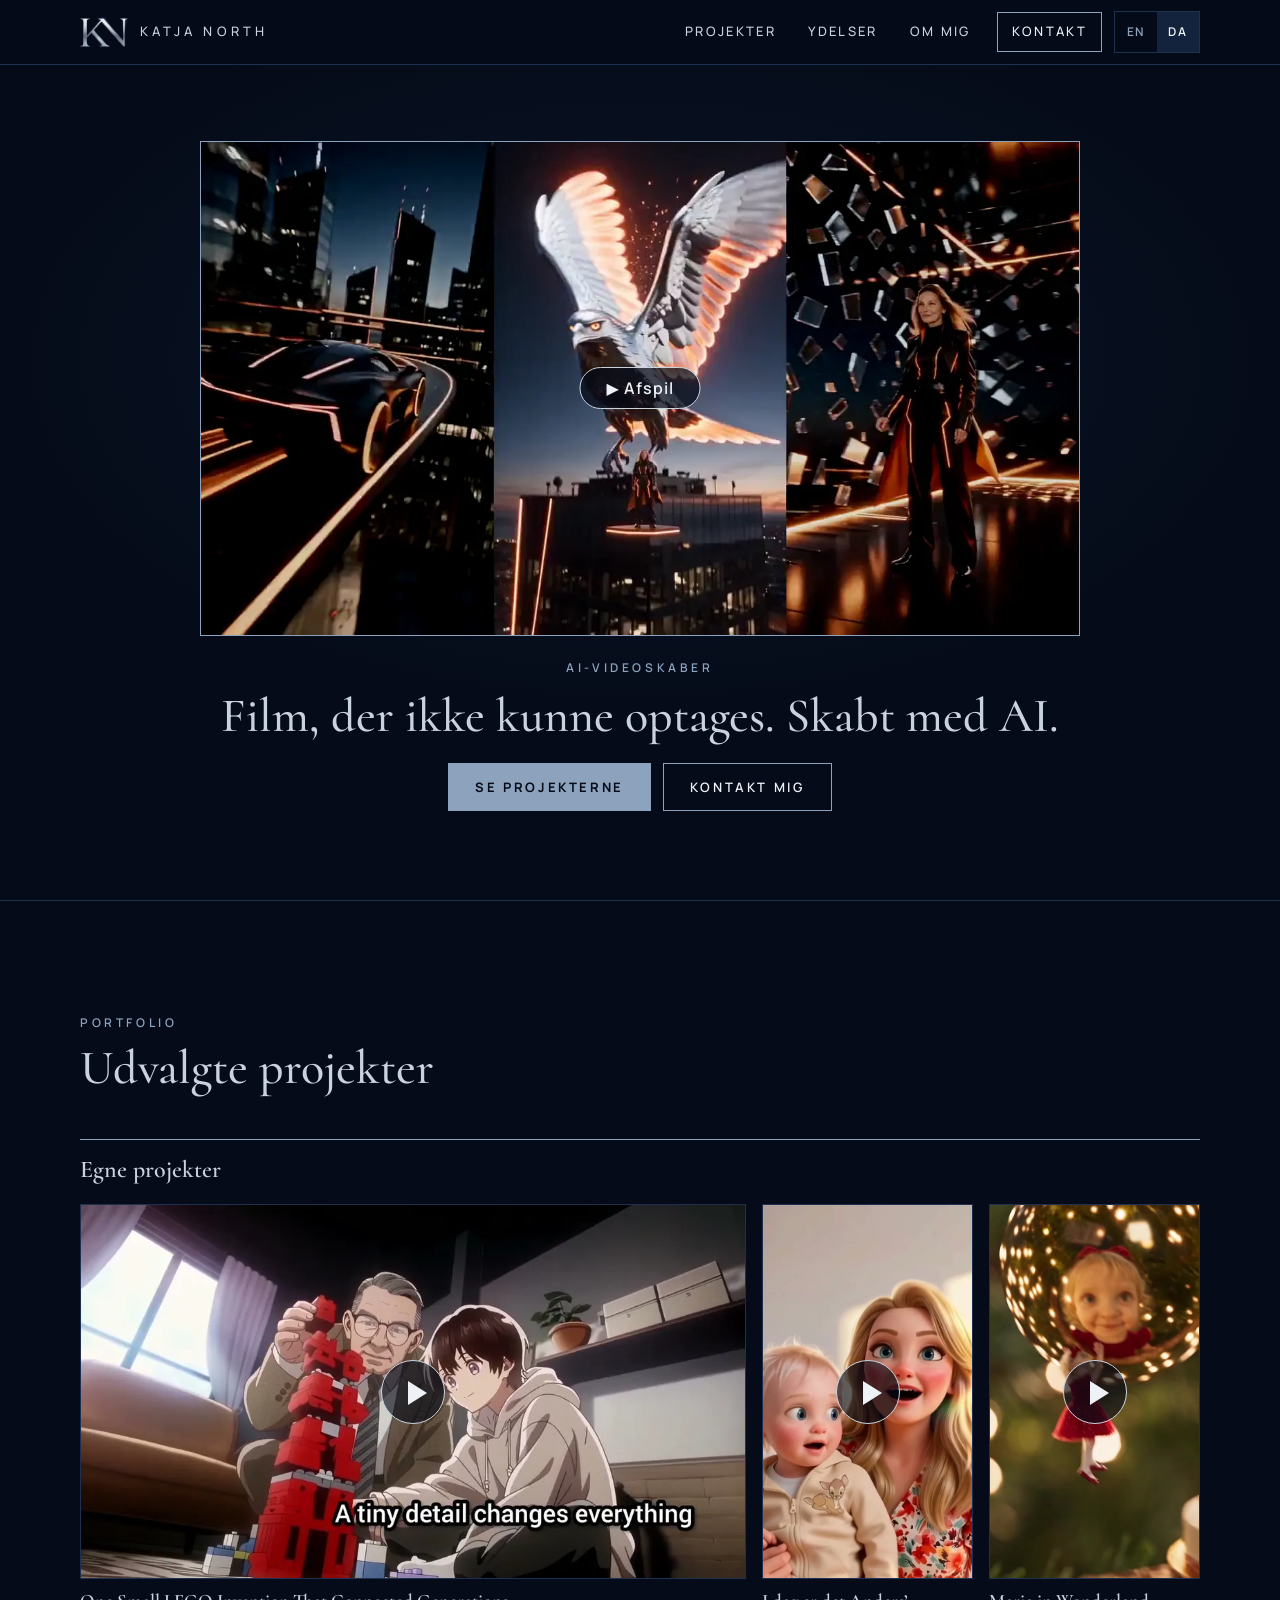
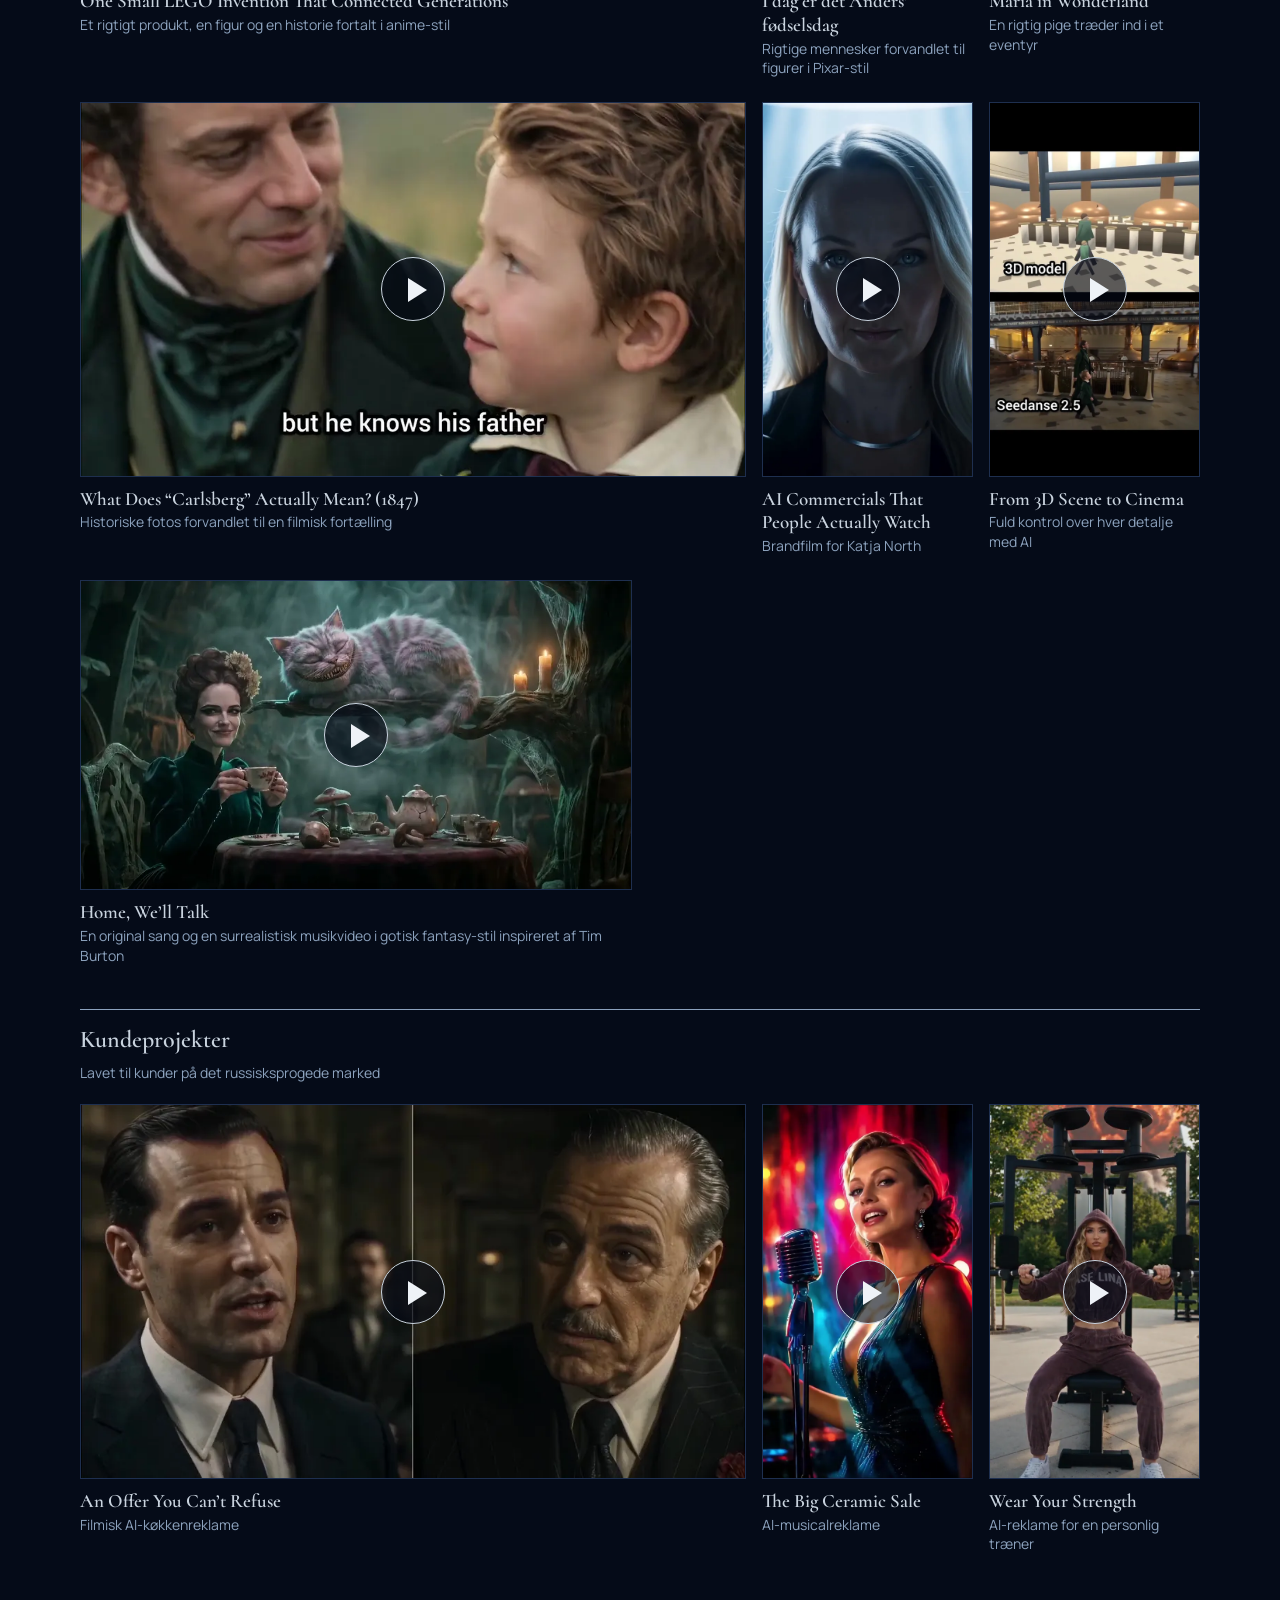
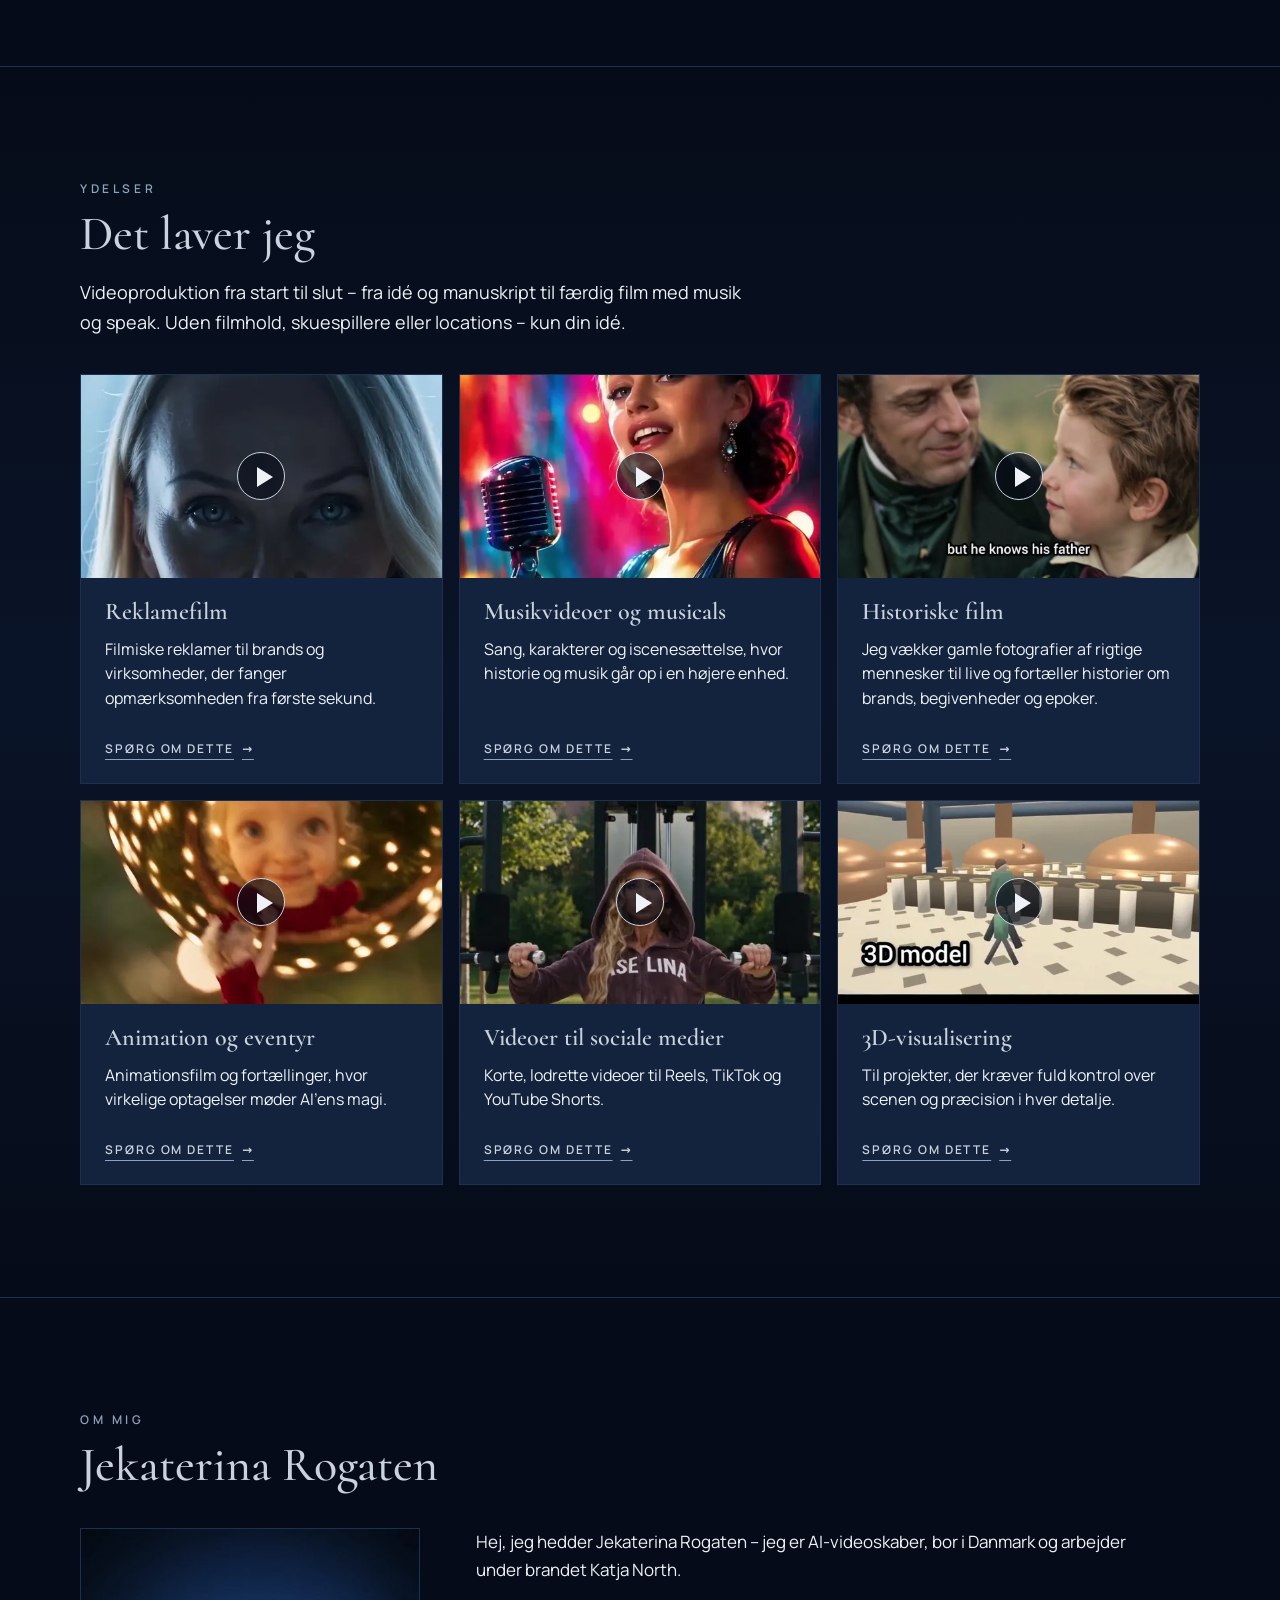
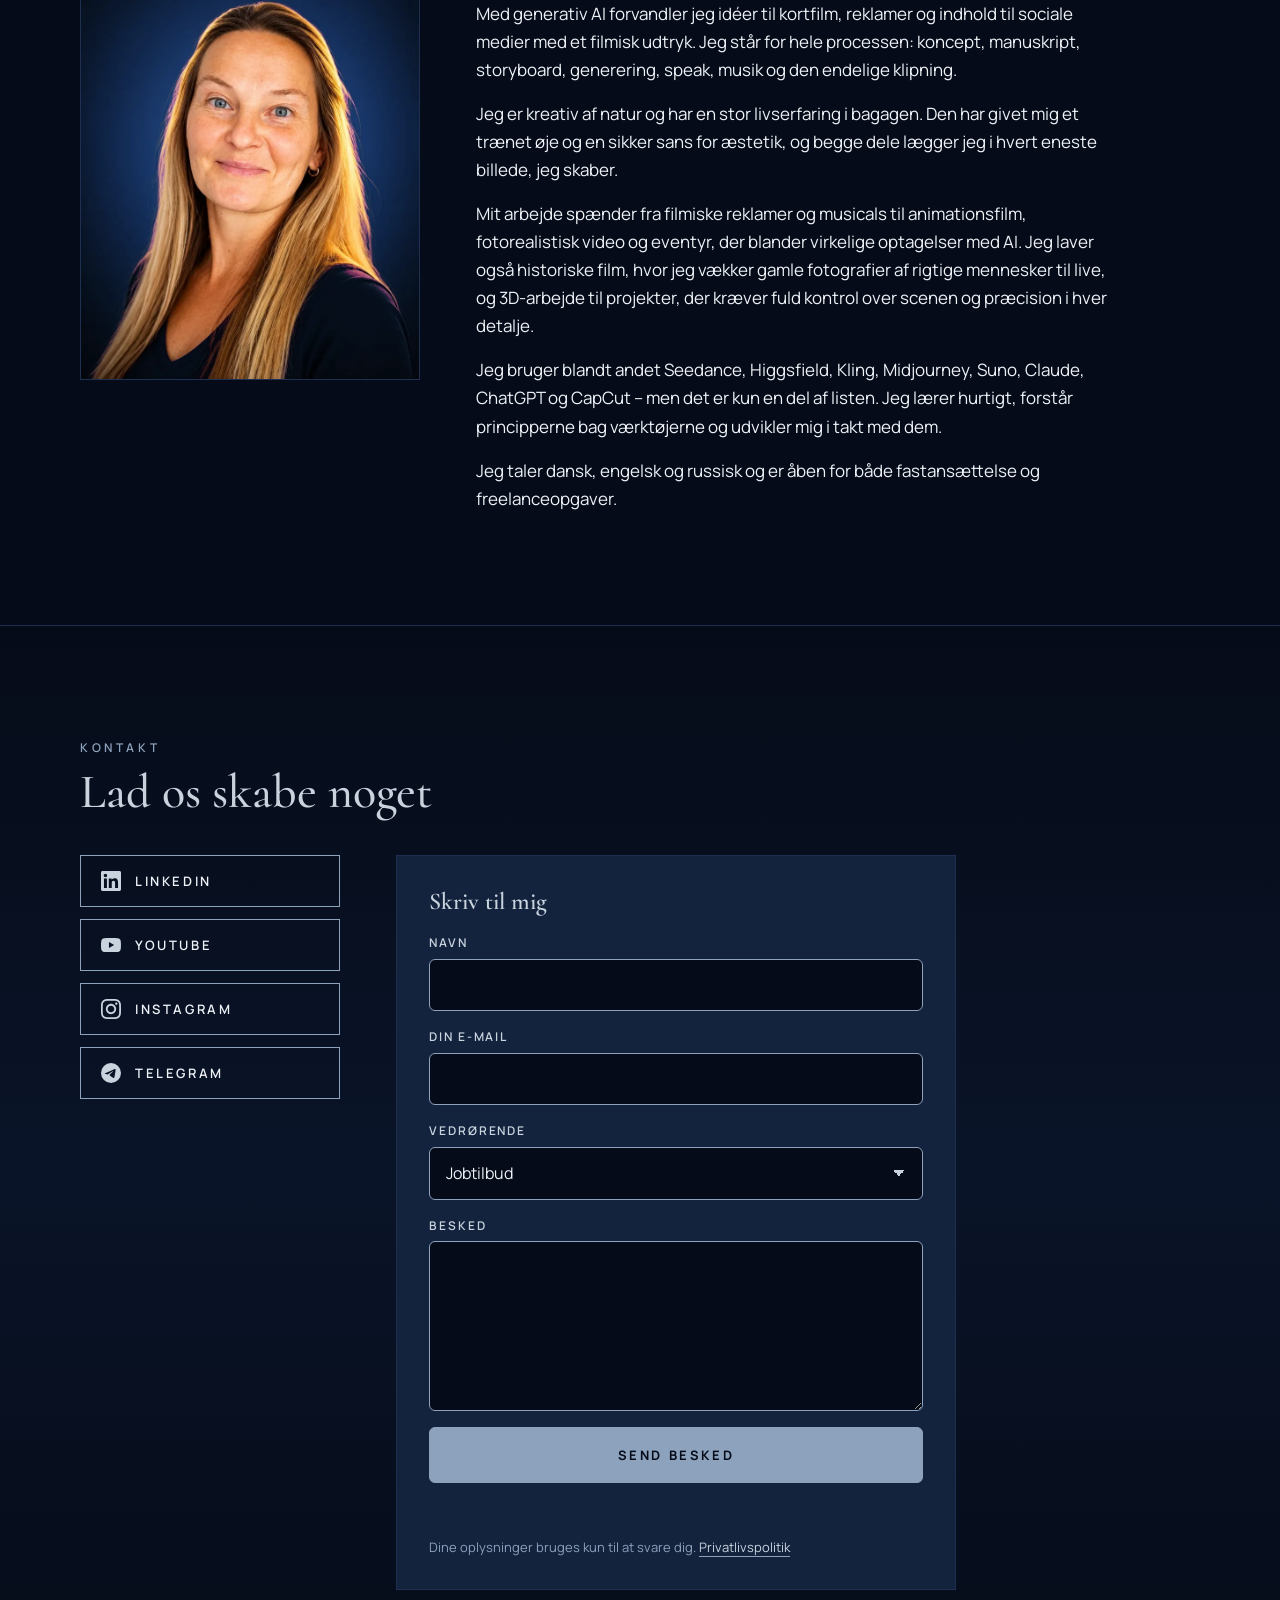
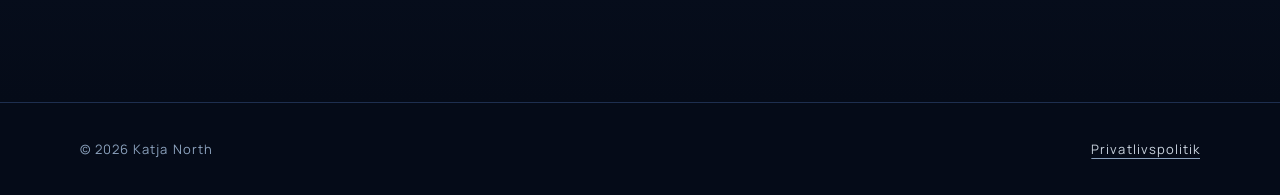
==== da/index.html @ 32ffb493 "Услуги: карточки с кадром-примером; Обо мне: сворачивание на телефоне Co-Authored-By: Claude Sonnet " ====
<!doctype html>
<html lang="da">
<head>
<meta charset="utf-8">
<meta name="viewport" content="width=device-width, initial-scale=1, viewport-fit=cover">
<title>Katja North — AI-videoskaber i Danmark | AI-reklamefilm og video</title>
<meta name="description" content="Katja North (Jekaterina Rogaten) — AI-videoskaber i Danmark. Filmiske reklamefilm, musikvideoer, historiske film, animation og videoer til sociale medier skabt med generativ AI.">
<link rel="canonical" href="https://katjanorth.com/da/">
<link rel="alternate" hreflang="en" href="https://katjanorth.com/">
<link rel="alternate" hreflang="da" href="https://katjanorth.com/da/">
<link rel="alternate" hreflang="x-default" href="https://katjanorth.com/">
<meta property="og:type" content="website">
<meta property="og:site_name" content="Katja North">
<meta property="og:locale" content="da_DK">
<meta property="og:url" content="https://katjanorth.com/da/">
<meta property="og:title" content="Katja North — AI-videoskaber i Danmark">
<meta property="og:description" content="Katja North (Jekaterina Rogaten) — AI-videoskaber i Danmark. Filmiske reklamefilm, musikvideoer, historiske film, animation og videoer til sociale medier skabt med generativ AI.">
<meta property="og:image" content="https://katjanorth.com/assets/img/og.jpg">
<meta property="og:image:width" content="1200">
<meta property="og:image:height" content="630">
<meta name="twitter:card" content="summary_large_image">
<script type="application/ld+json">{"@context":"https://schema.org","@type":"Person","name":"Jekaterina Rogaten","alternateName":"Katja North","jobTitle":"AI video creator","url":"https://katjanorth.com/","image":"https://katjanorth.com/assets/img/katja.webp","address":{"@type":"PostalAddress","addressCountry":"DK"},"knowsLanguage":["da","en","ru"],"sameAs":["https://www.linkedin.com/in/jekaterina-rogaten-085a33438","https://youtube.com/@katja_north","https://www.instagram.com/katja_north","https://t.me/katja_north_ai"]}</script>
<meta name="theme-color" content="#050B18">
<link rel="icon" href="../assets/img/logo-kn.png" type="image/png">
<link rel="preload" href="../assets/fonts/manrope-latin-wght-normal.woff2" as="font" type="font/woff2" crossorigin>
<link rel="preload" href="../assets/fonts/cormorant-latin-wght-normal.woff2" as="font" type="font/woff2" crossorigin>
<link rel="stylesheet" href="../assets/css/style.css">
</head>
<body>
<a class="skip" href="#main" data-i18n="skip">Spring til indhold</a>

<header class="site-header" id="top">
  <div class="header-inner">
    <a class="brand" href="#top" aria-label="Katja North" translate="no">
      <img src="../assets/img/logo-kn.png" width="388" height="245" alt="">
      <span>Katja North</span>
    </a>
    <nav class="site-nav" id="site-nav" aria-label="Sektioner" data-i18n-aria="ui.sections">
      <a href="#work" data-i18n="nav.work">Projekter</a>
      <a href="#services" data-i18n="nav.services">Ydelser</a>
      <a href="#about" data-i18n="nav.about">Om mig</a>
      <a href="#contact" class="nav-cta" data-i18n="nav.contact">Kontakt</a>
    </nav>
    <nav class="lang" aria-label="Language / Sprog" translate="no">
      <!-- LANG:START -->
      <a href="../" lang="en" hreflang="en" aria-label="English">EN</a>
      <a href="./" lang="da" hreflang="da" aria-current="true" aria-label="Dansk">DA</a>
      <!-- LANG:END -->
    </nav>
    <button class="menu-btn" id="menu-btn" type="button" aria-expanded="false" aria-controls="site-nav" aria-label="Menu">
      <span></span><span></span><span></span>
    </button>
  </div>
</header>

<main id="main">

  <section class="hero" aria-label="Intro">
    <div class="wrap hero-inner">
      <!-- HERO-VIDEO:START (этот блок заменяет команда из .проект/правила/ролик-главного-экрана.md) -->
      <div class="hero-video">
        <div class="frame hero-loop" data-wide="../assets/video/hero-wide.mp4" data-tall="../assets/video/hero-tall.mp4" data-poster-wide="../assets/video/hero-wide.webp" data-poster-tall="../assets/video/hero-tall.webp">
          <video muted loop playsinline preload="metadata" aria-label="Katja North showreel" translate="no"></video>
        </div>
      </div>
      <!-- HERO-VIDEO:END -->
      <div class="hero-text">
        <p class="eyebrow" data-i18n="hero.eyebrow">AI-videoskaber</p>
        <h1 data-i18n="hero.title">Film, der ikke kunne optages. Skabt med AI.</h1>
        <div class="hero-actions">
          <a class="btn btn-primary" href="#work" data-i18n="hero.work">Se projekterne</a>
          <a class="btn" href="#contact" data-i18n="hero.contact">Kontakt mig</a>
        </div>
      </div>
    </div>
  </section>

  <section class="section" id="work">
    <div class="wrap">
      <p class="eyebrow" data-i18n="work.eyebrow">Portfolio</p>
      <h2 data-i18n="work.title">Udvalgte projekter</h2>

      <h3 class="group-title" data-i18n="work.personal">Egne projekter</h3>
      <div class="row-mix">
        <figure class="video wide">
          <div class="frame"><button type="button" class="play-btn" data-yt="LkNoCXGbqpU" data-title="One Small LEGO Invention That Connected Generations" aria-label="Afspil video: One Small LEGO Invention That Connected Generations"><img src="../assets/img/covers/LkNoCXGbqpU.webp" width="960" height="540" alt="" loading="lazy" decoding="async"><span class="play" aria-hidden="true"></span></button></div>
          <figcaption><strong translate="no">One Small LEGO Invention That Connected Generations</strong><span data-i18n="cap.p5">Et rigtigt produkt, en figur og en historie fortalt i anime-stil</span></figcaption>
        </figure>
        <figure class="video tall">
          <div class="frame"><button type="button" class="play-btn" data-yt="qneAWVJtMv0" data-title="I dag er det Anders’ fødselsdag" aria-label="Afspil video: I dag er det Anders’ fødselsdag"><img src="../assets/img/covers/qneAWVJtMv0.webp" width="540" height="960" alt="" loading="lazy" decoding="async"><span class="play" aria-hidden="true"></span></button></div>
          <figcaption><strong translate="no">I dag er det Anders’ fødselsdag</strong><span data-i18n="cap.p2">Rigtige mennesker forvandlet til figurer i Pixar-stil</span></figcaption>
        </figure>
        <figure id="ex-animation" class="video tall">
          <div class="frame"><button type="button" class="play-btn" data-yt="cWIKWivxySs" data-title="Maria in Wonderland" aria-label="Afspil video: Maria in Wonderland"><img src="../assets/img/covers/cWIKWivxySs.webp" width="540" height="960" alt="" loading="lazy" decoding="async"><span class="play" aria-hidden="true"></span></button></div>
          <figcaption><strong translate="no">Maria in Wonderland</strong><span data-i18n="cap.p3">En rigtig pige træder ind i et eventyr</span></figcaption>
        </figure>
      </div>
      <div class="row-mix">
        <figure id="ex-historical" class="video wide">
          <div class="frame"><button type="button" class="play-btn" data-yt="ZE6QltWo5yY" data-title="What Does “Carlsberg” Actually Mean? (1847)" aria-label="Afspil video: What Does “Carlsberg” Actually Mean? (1847)"><img src="../assets/img/covers/ZE6QltWo5yY.webp" width="960" height="540" alt="" loading="lazy" decoding="async"><span class="play" aria-hidden="true"></span></button></div>
          <figcaption><strong translate="no">What Does “Carlsberg” Actually Mean? (1847)</strong><span data-i18n="cap.p1">Historiske fotos forvandlet til en filmisk fortælling</span></figcaption>
        </figure>
        <figure id="ex-commercials" class="video tall">
          <div class="frame"><button type="button" class="play-btn" data-yt="skiCRepiLbw" data-title="AI Commercials That People Actually Watch" aria-label="Afspil video: AI Commercials That People Actually Watch"><img src="../assets/img/covers/skiCRepiLbw.webp" width="540" height="960" alt="" loading="lazy" decoding="async"><span class="play" aria-hidden="true"></span></button></div>
          <figcaption><strong translate="no">AI Commercials That People Actually Watch</strong><span data-i18n="cap.p6">Brandfilm for Katja North</span></figcaption>
        </figure>
        <figure id="ex-3d" class="video tall">
          <div class="frame"><button type="button" class="play-btn" data-yt="U9ZX_11K3Z4" data-title="From 3D Scene to Cinema" aria-label="Afspil video: From 3D Scene to Cinema"><img src="../assets/img/covers/U9ZX_11K3Z4.webp" width="540" height="960" alt="" loading="lazy" decoding="async"><span class="play" aria-hidden="true"></span></button></div>
          <figcaption><strong translate="no">From 3D Scene to Cinema</strong><span data-i18n="cap.p7">Fuld kontrol over hver detalje med AI</span></figcaption>
        </figure>
      </div>
      <div class="row-two">
        <figure class="video wide">
          <div class="frame"><button type="button" class="play-btn" data-yt="rHyy3uDkzoM" data-title="Home, We’ll Talk" aria-label="Afspil video: Home, We’ll Talk"><img src="../assets/img/covers/rHyy3uDkzoM.webp" width="960" height="540" alt="" loading="lazy" decoding="async"><span class="play" aria-hidden="true"></span></button></div>
          <figcaption><strong translate="no">Home, We’ll Talk</strong><span data-i18n="cap.p4">En original sang og en surrealistisk musikvideo i gotisk fantasy-stil inspireret af Tim Burton</span></figcaption>
        </figure>
      </div>

      <h3 class="group-title" data-i18n="work.client">Kundeprojekter</h3>
      <p class="group-note" data-i18n="work.clientnote">Lavet til kunder på det russisksprogede marked</p>
      <div class="row-mix">
        <figure class="video wide">
          <div class="frame"><button type="button" class="play-btn" data-yt="bs8Trxc5Lyw" data-title="An Offer You Can’t Refuse" aria-label="Afspil video: An Offer You Can’t Refuse"><img src="../assets/img/covers/bs8Trxc5Lyw.webp" width="960" height="540" alt="" loading="lazy" decoding="async"><span class="play" aria-hidden="true"></span></button></div>
          <figcaption><strong translate="no">An Offer You Can’t Refuse</strong><span data-i18n="cap.k1">Filmisk AI-køkkenreklame</span></figcaption>
        </figure>
        <figure id="ex-music" class="video tall">
          <div class="frame"><button type="button" class="play-btn" data-yt="XigeB61Av88" data-title="The Big Ceramic Sale" aria-label="Afspil video: The Big Ceramic Sale"><img src="../assets/img/covers/XigeB61Av88.webp" width="540" height="960" alt="" loading="lazy" decoding="async"><span class="play" aria-hidden="true"></span></button></div>
          <figcaption><strong translate="no">The Big Ceramic Sale</strong><span data-i18n="cap.k2">AI-musicalreklame</span></figcaption>
        </figure>
        <figure id="ex-social" class="video tall">
          <div class="frame"><button type="button" class="play-btn" data-yt="LeQFFaoPtnA" data-title="Wear Your Strength" aria-label="Afspil video: Wear Your Strength"><img src="../assets/img/covers/LeQFFaoPtnA.webp" width="540" height="960" alt="" loading="lazy" decoding="async"><span class="play" aria-hidden="true"></span></button></div>
          <figcaption><strong translate="no">Wear Your Strength</strong><span data-i18n="cap.k3">AI-reklame for en personlig træner</span></figcaption>
        </figure>
      </div>
    </div>
  </section>

  <section class="section" id="services">
    <div class="wrap">
      <p class="eyebrow" data-i18n="services.eyebrow">Ydelser</p>
      <h2 data-i18n="services.title">Det laver jeg</h2>
      <p class="lead" data-i18n="services.lead">Videoproduktion fra start til slut – fra idé og manuskript til færdig film med musik og speak. Uden filmhold, skuespillere eller locations – kun din idé.</p>
      <div class="services">
        <article>
          <a class="card-thumb" href="#ex-commercials"><img src="../assets/img/covers/skiCRepiLbw.webp" width="960" height="540" alt="" loading="lazy" decoding="async"><span class="play" aria-hidden="true"></span><span class="sr" data-i18n="svc.example">Se eksempel</span></a>
          <div class="card-body">
            <h3 data-i18n="s1.t">Reklamefilm</h3>
            <p data-i18n="s1.d">Filmiske reklamer til brands og virksomheder, der fanger opmærksomheden fra første sekund.</p>
            <div class="card-actions">
              <a class="card-link" href="#contact-form" data-ask data-i18n="svc.ask">Spørg om dette</a>
            </div>
          </div>
        </article>
        <article>
          <a class="card-thumb" href="#ex-music"><img src="../assets/img/covers/XigeB61Av88.webp" width="960" height="540" alt="" loading="lazy" decoding="async"><span class="play" aria-hidden="true"></span><span class="sr" data-i18n="svc.example">Se eksempel</span></a>
          <div class="card-body">
            <h3 data-i18n="s2.t">Musikvideoer og musicals</h3>
            <p data-i18n="s2.d">Sang, karakterer og iscenesættelse, hvor historie og musik går op i en højere enhed.</p>
            <div class="card-actions">
              <a class="card-link" href="#contact-form" data-ask data-i18n="svc.ask">Spørg om dette</a>
            </div>
          </div>
        </article>
        <article>
          <a class="card-thumb" href="#ex-historical"><img src="../assets/img/covers/ZE6QltWo5yY.webp" width="960" height="540" alt="" loading="lazy" decoding="async"><span class="play" aria-hidden="true"></span><span class="sr" data-i18n="svc.example">Se eksempel</span></a>
          <div class="card-body">
            <h3 data-i18n="s3.t">Historiske film</h3>
            <p data-i18n="s3.d">Jeg vækker gamle fotografier af rigtige mennesker til live og fortæller historier om brands, begivenheder og epoker.</p>
            <div class="card-actions">
              <a class="card-link" href="#contact-form" data-ask data-i18n="svc.ask">Spørg om dette</a>
            </div>
          </div>
        </article>
        <article>
          <a class="card-thumb" href="#ex-animation"><img src="../assets/img/covers/cWIKWivxySs.webp" width="960" height="540" alt="" loading="lazy" decoding="async"><span class="play" aria-hidden="true"></span><span class="sr" data-i18n="svc.example">Se eksempel</span></a>
          <div class="card-body">
            <h3 data-i18n="s4.t">Animation og eventyr</h3>
            <p data-i18n="s4.d">Animationsfilm og fortællinger, hvor virkelige optagelser møder AI’ens magi.</p>
            <div class="card-actions">
              <a class="card-link" href="#contact-form" data-ask data-i18n="svc.ask">Spørg om dette</a>
            </div>
          </div>
        </article>
        <article>
          <a class="card-thumb" href="#ex-social"><img src="../assets/img/covers/LeQFFaoPtnA.webp" width="960" height="540" alt="" loading="lazy" decoding="async"><span class="play" aria-hidden="true"></span><span class="sr" data-i18n="svc.example">Se eksempel</span></a>
          <div class="card-body">
            <h3 data-i18n="s5.t">Videoer til sociale medier</h3>
            <p data-i18n="s5.d">Korte, lodrette videoer til Reels, TikTok og YouTube Shorts.</p>
            <div class="card-actions">
              <a class="card-link" href="#contact-form" data-ask data-i18n="svc.ask">Spørg om dette</a>
            </div>
          </div>
        </article>
        <article>
          <a class="card-thumb" href="#ex-3d"><img src="../assets/img/covers/U9ZX_11K3Z4.webp" width="960" height="540" alt="" loading="lazy" decoding="async"><span class="play" aria-hidden="true"></span><span class="sr" data-i18n="svc.example">Se eksempel</span></a>
          <div class="card-body">
            <h3 data-i18n="s6.t">3D-visualisering</h3>
            <p data-i18n="s6.d">Til projekter, der kræver fuld kontrol over scenen og præcision i hver detalje.</p>
            <div class="card-actions">
              <a class="card-link" href="#contact-form" data-ask data-i18n="svc.ask">Spørg om dette</a>
            </div>
          </div>
        </article>
      </div>
    </div>
  </section>

  <section class="section" id="about">
    <div class="wrap">
      <p class="eyebrow" data-i18n="about.eyebrow">Om mig</p>
      <h2 translate="no">Jekaterina Rogaten</h2>
      <div class="about">
        <img class="about-photo" src="../assets/img/katja.webp" width="768" height="1024" alt="Jekaterina Rogaten" loading="lazy" decoding="async">
        <div class="about-text">
          <p data-i18n="about.p1">Hej, jeg hedder Jekaterina Rogaten – jeg er AI-videoskaber, bor i Danmark og arbejder under brandet Katja North.</p>
          <p data-i18n="about.p2">Med generativ AI forvandler jeg idéer til kortfilm, reklamer og indhold til sociale medier med et filmisk udtryk. Jeg står for hele processen: koncept, manuskript, storyboard, generering, speak, musik og den endelige klipning.</p>
          <div class="about-more" id="about-more">
          <p data-i18n="about.p3">Jeg er kreativ af natur og har en stor livserfaring i bagagen. Den har givet mig et trænet øje og en sikker sans for æstetik, og begge dele lægger jeg i hvert eneste billede, jeg skaber.</p>
          <p data-i18n="about.p4">Mit arbejde spænder fra filmiske reklamer og musicals til animationsfilm, fotorealistisk video og eventyr, der blander virkelige optagelser med AI. Jeg laver også historiske film, hvor jeg vækker gamle fotografier af rigtige mennesker til live, og 3D-arbejde til projekter, der kræver fuld kontrol over scenen og præcision i hver detalje.</p>
          <p data-i18n="about.p5">Jeg bruger blandt andet Seedance, Higgsfield, Kling, Midjourney, Suno, Claude, ChatGPT og CapCut – men det er kun en del af listen. Jeg lærer hurtigt, forstår principperne bag værktøjerne og udvikler mig i takt med dem.</p>
          </div>
          <p data-i18n="about.p6">Jeg taler dansk, engelsk og russisk og er åben for både fastansættelse og freelanceopgaver.</p>
          <button type="button" class="about-toggle" id="about-toggle" aria-controls="about-more" aria-expanded="false" hidden></button>
        </div>
      </div>
    </div>
  </section>

  <section class="section" id="contact">
    <div class="wrap">
      <p class="eyebrow" data-i18n="contact.eyebrow">Kontakt</p>
      <h2 data-i18n="contact.title">Lad os skabe noget</h2>
      <div class="contact">
        <ul class="socials">
          <li><a href="https://www.linkedin.com/in/jekaterina-rogaten-085a33438" target="_blank" rel="noopener"><svg viewBox="0 0 24 24" width="20" height="20" aria-hidden="true" focusable="false"><path fill="currentColor" d="M20.447 20.452h-3.554v-5.569c0-1.328-.027-3.037-1.852-3.037-1.853 0-2.136 1.445-2.136 2.939v5.667H9.351V9h3.414v1.561h.046c.477-.9 1.637-1.85 3.37-1.85 3.601 0 4.267 2.37 4.267 5.455v6.286zM5.337 7.433c-1.144 0-2.063-.926-2.063-2.065 0-1.138.92-2.063 2.063-2.063 1.14 0 2.064.925 2.064 2.063 0 1.139-.925 2.065-2.064 2.065zm1.782 13.019H3.555V9h3.564v11.452zM22.225 0H1.771C.792 0 0 .774 0 1.729v20.542C0 23.227.792 24 1.771 24h20.451C23.2 24 24 23.227 24 22.271V1.729C24 .774 23.2 0 22.222 0h.003z"/></svg><span>LinkedIn</span></a></li>
          <li><a href="https://youtube.com/@katja_north" target="_blank" rel="noopener"><svg viewBox="0 0 24 24" width="20" height="20" aria-hidden="true" focusable="false"><path fill="currentColor" d="M23.498 6.186a3.016 3.016 0 0 0-2.122-2.136C19.505 3.545 12 3.545 12 3.545s-7.505 0-9.377.505A3.017 3.017 0 0 0 .502 6.186C0 8.07 0 12 0 12s0 3.93.502 5.814a3.016 3.016 0 0 0 2.122 2.136c1.871.505 9.376.505 9.376.505s7.505 0 9.377-.505a3.015 3.015 0 0 0 2.122-2.136C24 15.93 24 12 24 12s0-3.93-.502-5.814zM9.545 15.568V8.432L15.818 12l-6.273 3.568z"/></svg><span>YouTube</span></a></li>
          <li><a href="https://www.instagram.com/katja_north" target="_blank" rel="noopener"><svg viewBox="0 0 24 24" width="20" height="20" aria-hidden="true" focusable="false"><path fill="currentColor" d="M12 0C8.74 0 8.333.015 7.053.072 5.775.132 4.905.333 4.14.63c-.789.306-1.459.717-2.126 1.384S.935 3.35.63 4.14C.333 4.905.131 5.775.072 7.053.012 8.333 0 8.74 0 12s.015 3.667.072 4.947c.06 1.277.261 2.148.558 2.913.306.788.717 1.459 1.384 2.126.667.666 1.336 1.079 2.126 1.384.766.296 1.636.499 2.913.558C8.333 23.988 8.74 24 12 24s3.667-.015 4.947-.072c1.277-.06 2.148-.262 2.913-.558.788-.306 1.459-.718 2.126-1.384.666-.667 1.079-1.335 1.384-2.126.296-.765.499-1.636.558-2.913.06-1.28.072-1.687.072-4.947s-.015-3.667-.072-4.947c-.06-1.277-.262-2.149-.558-2.913-.306-.789-.718-1.459-1.384-2.126C21.319 1.347 20.651.935 19.86.63c-.765-.297-1.636-.499-2.913-.558C15.667.012 15.26 0 12 0zm0 2.16c3.203 0 3.585.016 4.85.071 1.17.055 1.805.249 2.227.415.562.217.96.477 1.382.896.419.42.679.819.896 1.381.164.422.36 1.057.413 2.227.057 1.266.07 1.646.07 4.85s-.015 3.585-.074 4.85c-.061 1.17-.256 1.805-.421 2.227-.224.562-.479.96-.899 1.382-.419.419-.824.679-1.38.896-.42.164-1.065.36-2.235.413-1.274.057-1.649.07-4.859.07-3.211 0-3.586-.015-4.859-.074-1.171-.061-1.816-.256-2.236-.421-.569-.224-.96-.479-1.379-.899-.421-.419-.69-.824-.9-1.38-.165-.42-.359-1.065-.42-2.235-.045-1.26-.061-1.649-.061-4.844 0-3.196.016-3.586.061-4.861.061-1.17.255-1.814.42-2.234.21-.57.479-.96.9-1.381.419-.419.81-.689 1.379-.898.42-.166 1.051-.361 2.221-.421 1.275-.045 1.65-.06 4.859-.06l.045.03zm0 3.678c-3.405 0-6.162 2.76-6.162 6.162 0 3.405 2.76 6.162 6.162 6.162 3.405 0 6.162-2.76 6.162-6.162 0-3.405-2.76-6.162-6.162-6.162zM12 16c-2.21 0-4-1.79-4-4s1.79-4 4-4 4 1.79 4 4-1.79 4-4 4zm7.846-10.405c0 .795-.646 1.44-1.44 1.44-.795 0-1.44-.646-1.44-1.44 0-.794.646-1.439 1.44-1.439.793-.001 1.44.645 1.44 1.439z"/></svg><span>Instagram</span></a></li>
          <li><a href="https://t.me/katja_north_ai" target="_blank" rel="noopener"><svg viewBox="0 0 24 24" width="20" height="20" aria-hidden="true" focusable="false"><path fill="currentColor" d="M11.944 0A12 12 0 0 0 0 12a12 12 0 0 0 12 12 12 12 0 0 0 12-12A12 12 0 0 0 12 0a12 12 0 0 0-.056 0zm4.962 7.224c.1-.002.321.023.465.14a.506.506 0 0 1 .171.325c.016.093.036.306.02.472-.18 1.898-.962 6.502-1.36 8.627-.168.9-.499 1.201-.82 1.23-.696.065-1.225-.46-1.9-.902-1.056-.693-1.653-1.124-2.678-1.8-1.185-.78-.417-1.21.258-1.91.177-.184 3.247-2.977 3.307-3.23.007-.032.014-.15-.056-.212s-.174-.041-.249-.024c-.106.024-1.793 1.14-5.061 3.345-.48.33-.913.49-1.302.48-.428-.008-1.252-.241-1.865-.44-.752-.245-1.349-.374-1.297-.789.027-.216.325-.437.893-.663 3.498-1.524 5.83-2.529 6.998-3.014 3.332-1.386 4.025-1.627 4.476-1.635z"/></svg><span>Telegram</span></a></li>
        </ul>

        <form class="form" id="contact-form" action="https://formspree.io/f/xppdqeze" method="POST" novalidate>
          <h3 data-i18n="form.title">Skriv til mig</h3>
          <div class="field">
            <label for="f-name" data-i18n="form.name">Navn</label>
            <input id="f-name" name="name" type="text" autocomplete="name" required>
          </div>
          <div class="field">
            <label for="f-email" data-i18n="form.email">Din e-mail</label>
            <input id="f-email" name="email" type="email" autocomplete="email" inputmode="email" required>
          </div>
          <div class="field">
            <label for="f-subject" data-i18n="form.subject">Vedrørende</label>
            <select id="f-subject" name="subject">
              <option value="Job offer" data-i18n="form.opt1">Jobtilbud</option>
              <option value="Project" data-i18n="form.opt2">Projekt</option>
              <option value="Other" data-i18n="form.opt3">Andet</option>
            </select>
          </div>
          <div class="field">
            <label for="f-message" data-i18n="form.message">Besked</label>
            <textarea id="f-message" name="message" rows="6" required></textarea>
          </div>
          <input class="hp" type="text" name="_gotcha" tabindex="-1" autocomplete="off" aria-hidden="true">
          <button class="btn btn-primary form-send" id="f-send" type="submit" data-i18n="form.send">Send besked</button>
          <p class="form-status" id="form-status" role="status" aria-live="polite"></p>
          <p class="form-note"><span data-i18n="form.note">Dine oplysninger bruges kun til at svare dig.</span> <a href="privacy.html" data-i18n="foot.privacy">Privatlivspolitik</a></p>
        </form>
      </div>
    </div>
  </section>

</main>

<footer class="site-footer">
  <div class="wrap footer-inner"><span translate="no">© <span id="year">2026</span> Katja North</span><a href="privacy.html" data-i18n="foot.privacy">Privatlivspolitik</a></div>
</footer>

<script src="../assets/js/main.js" defer></script>
</body>
</html>
---- assets/css/style.css ----
/* Katja North — одна страница: ночной синий, серебро, холодный стальной акцент. */
@font-face{font-family:"Manrope";src:url("../fonts/manrope-latin-wght-normal.woff2") format("woff2");font-weight:200 800;font-display:swap;unicode-range:U+0000-00FF,U+0131,U+0152-0153,U+02BB-02BC,U+02C6,U+02DA,U+02DC,U+2000-206F,U+20AC,U+2122,U+2191,U+2193,U+2212,U+2215,U+FEFF,U+FFFD}
@font-face{font-family:"Manrope";src:url("../fonts/manrope-latin-ext-wght-normal.woff2") format("woff2");font-weight:200 800;font-display:swap;unicode-range:U+0100-02BA,U+02BD-02C5,U+02C7-02CC,U+02CE-02D7,U+02DD-02FF,U+1E00-1E9F,U+1EF2-1EFF,U+2020,U+20A0-20AB,U+20AD-20C0,U+2113,U+2C60-2C7F,U+A720-A7FF}
@font-face{font-family:"Cormorant";src:url("../fonts/cormorant-latin-wght-normal.woff2") format("woff2");font-weight:300 700;font-display:swap;unicode-range:U+0000-00FF,U+0131,U+0152-0153,U+02BB-02BC,U+02C6,U+02DA,U+02DC,U+2000-206F,U+20AC,U+2122,U+2191,U+2193,U+2212,U+2215,U+FEFF,U+FFFD}
@font-face{font-family:"Cormorant";src:url("../fonts/cormorant-latin-ext-wght-normal.woff2") format("woff2");font-weight:300 700;font-display:swap;unicode-range:U+0100-02BA,U+02BD-02C5,U+02C7-02CC,U+02CE-02D7,U+02DD-02FF,U+1E00-1E9F,U+1EF2-1EFF,U+2020,U+20A0-20AB,U+20AD-20C0,U+2113,U+2C60-2C7F,U+A720-A7FF}

:root{
  color-scheme:dark;
  --bg:#050B18;
  --bg-2:#0A1428;
  --surface:#13223D;
  --line:#1e2f4f;
  --accent:#8CA2BD;
  --silver:#C9D3DE;
  --text:#EEF2F7;
  --on-accent:#050B18;
  --ok:#9fd8b4;
  --err:#f0a6a6;
  --display:"Cormorant","Times New Roman",Georgia,serif;
  --body:"Manrope",system-ui,-apple-system,"Segoe UI",Arial,sans-serif;
  --header-h:64px;
  --gutter-l:max(20px,env(safe-area-inset-left,0px));
  --gutter-r:max(20px,env(safe-area-inset-right,0px));
}

*,*::before,*::after{box-sizing:border-box}
html{scroll-behavior:smooth;-webkit-text-size-adjust:100%}
body{margin:0;background:var(--bg);color:var(--text);font-family:var(--body);font-size:1.0625rem;line-height:1.65}
img{max-width:100%;height:auto;display:block}
a{color:inherit}
h1,h2,h3,p,ul,figure{margin:0}
ul{padding:0;list-style:none}
button,input,select,textarea{font:inherit;color:inherit}
:focus-visible{outline:2px solid var(--text);outline-offset:3px}
[id]{scroll-margin-top:calc(var(--header-h) + env(safe-area-inset-top,0px))}

.wrap{max-width:1160px;margin-inline:auto;padding-left:var(--gutter-l);padding-right:var(--gutter-r)}
.skip{position:absolute;left:-999px;top:0;background:var(--accent);color:var(--on-accent);padding:10px 16px;z-index:100}
.skip:focus{left:8px;top:8px}

/* ---------- Шапка, меню, язык ---------- */
.site-header{position:fixed;inset:0 0 auto;z-index:50;padding-top:env(safe-area-inset-top,0px);background:rgba(5,11,24,.88);backdrop-filter:blur(10px);-webkit-backdrop-filter:blur(10px);border-bottom:1px solid var(--line)}
.header-inner{max-width:1160px;margin-inline:auto;height:var(--header-h);display:flex;align-items:center;gap:12px;padding-left:var(--gutter-l);padding-right:var(--gutter-r)}
.brand{display:flex;align-items:center;gap:12px;text-decoration:none;color:var(--silver);font-size:.8125rem;font-weight:500;letter-spacing:.32em;text-transform:uppercase;white-space:nowrap;min-height:44px;margin-right:auto}
.brand img{height:30px;width:auto}
.site-nav{display:flex;align-items:center;gap:4px}
.site-nav a{display:flex;align-items:center;min-height:44px;padding:0 14px;text-decoration:none;font-size:.8125rem;font-weight:500;letter-spacing:.18em;text-transform:uppercase;color:var(--silver);transition:color .2s}
.site-nav a:hover,.site-nav a.is-active{color:var(--text)}
.site-nav a.is-active{text-decoration:underline;text-decoration-color:var(--accent);text-underline-offset:8px}
.site-nav .nav-cta{border:1px solid var(--accent);margin-left:8px;min-height:40px;text-decoration:none!important}
.site-nav .nav-cta:hover{background:var(--accent);color:var(--on-accent)}
.lang{display:flex;border:1px solid var(--line)}
.lang a{display:flex;align-items:center;justify-content:center;min-width:42px;min-height:40px;padding:0 8px;text-decoration:none;font-size:.75rem;font-weight:600;letter-spacing:.14em;color:var(--accent)}
.lang a[aria-current="true"]{background:var(--surface);color:var(--text)}
.lang a:hover{color:var(--text)}
.menu-btn{display:none;width:44px;height:44px;padding:0;background:none;border:0;cursor:pointer;flex-direction:column;justify-content:center;align-items:center;gap:6px}
.menu-btn span{display:block;width:26px;height:2px;background:var(--text);transition:transform .25s,opacity .2s}
.menu-btn[aria-expanded="true"] span:nth-child(1){transform:translateY(8px) rotate(45deg)}
.menu-btn[aria-expanded="true"] span:nth-child(2){opacity:0}
.menu-btn[aria-expanded="true"] span:nth-child(3){transform:translateY(-8px) rotate(-45deg)}

@media (max-width:860px){
  .menu-btn{display:flex}
  .site-nav{position:absolute;left:0;right:0;top:100%;flex-direction:column;align-items:stretch;gap:0;background:var(--bg);border-bottom:1px solid var(--line);padding:4px var(--gutter-r) 16px var(--gutter-l);max-height:calc(100vh - var(--header-h));max-height:calc(100dvh - var(--header-h));overflow-y:auto;visibility:hidden;opacity:0;transform:translateY(-8px);transition:opacity .2s,transform .2s,visibility .2s}
  .site-nav.is-open{visibility:visible;opacity:1;transform:none}
  .site-nav a{min-height:52px;padding:0;font-size:.9375rem;border-bottom:1px solid var(--line)}
  .site-nav .nav-cta{margin:14px 0 0;justify-content:center;min-height:48px}
}
@media (max-width:520px){
  .brand span{display:none}
}

/* ---------- Общие элементы ---------- */
.eyebrow{font-size:.75rem;font-weight:600;letter-spacing:.3em;text-transform:uppercase;color:var(--accent)}
h1,h2{font-family:var(--display);font-weight:500;line-height:1.08;text-wrap:balance;color:var(--silver)}
h1{font-size:clamp(1.9rem,4.2vw,3rem)}
h2{font-size:clamp(1.9rem,4.4vw,3rem);margin-top:10px}
h3{font-family:var(--display);font-weight:600;font-size:1.5rem;line-height:1.2;color:var(--silver)}
.btn{display:inline-flex;align-items:center;justify-content:center;min-height:48px;padding:0 26px;border:1px solid var(--accent);background:none;color:var(--text);text-decoration:none;font-size:.8125rem;font-weight:600;letter-spacing:.2em;text-transform:uppercase;cursor:pointer;transition:background .2s,color .2s,border-color .2s}
.btn:hover{border-color:var(--text)}
.btn-primary{background:var(--accent);color:var(--on-accent);font-weight:700}
.btn-primary:hover{background:var(--silver);border-color:var(--silver)}
.section{padding-block:clamp(56px,9vw,112px);border-top:1px solid var(--line)}
.section:nth-of-type(odd){background:linear-gradient(180deg,var(--bg) 0%,var(--bg-2) 50%,var(--bg) 100%)}

/* ---------- Ролики ---------- */
.video{display:flex;flex-direction:column;gap:10px;min-width:0}
.frame{position:relative;background:var(--surface);border:1px solid var(--line);overflow:hidden;max-width:100%}
.wide .frame{aspect-ratio:16/9}
.tall .frame{aspect-ratio:9/16}
.play-btn{position:absolute;inset:0;width:100%;height:100%;padding:0;border:0;background:none;cursor:pointer}
.play-btn img{width:100%;height:100%;object-fit:cover;transition:transform .5s,opacity .3s}
.play-btn:hover img{transform:scale(1.03);opacity:.85}
.play{position:absolute;left:50%;top:50%;width:64px;height:64px;margin:-32px 0 0 -32px;border-radius:50%;background:rgba(5,11,24,.62);border:1px solid var(--silver);transition:background .2s}
.play::after{content:"";position:absolute;left:26px;top:20px;border-style:solid;border-width:12px 0 12px 19px;border-color:transparent transparent transparent var(--text)}
.play-btn:hover .play{background:var(--accent)}
.frame iframe{position:absolute;inset:0;width:100%;height:100%;border:0}
.video figcaption{display:flex;flex-direction:column;gap:2px;font-size:.875rem;line-height:1.4;color:var(--accent)}
.video figcaption strong{font-family:var(--display);font-weight:600;font-size:1.1875rem;line-height:1.25;color:var(--silver)}

.group-title{margin-top:44px;padding-top:16px;border-top:1px solid var(--accent)}
.group-note{margin-top:6px;font-size:.875rem;color:var(--accent)}
.row-mix{display:flex;align-items:flex-start;gap:16px;margin-top:20px}
.row-mix .wide{flex:1.7778 1 0}
.row-mix .tall{flex:.5625 1 0}
.row-two{display:grid;grid-template-columns:repeat(2,minmax(0,1fr));gap:16px;margin-top:24px}
.row-mix + .row-mix{margin-top:24px}
@media (max-width:760px) and (orientation:portrait){
  .row-mix{flex-wrap:wrap;row-gap:24px}
  .row-mix .wide{flex:1 1 100%}
  .row-mix .tall{flex:1 1 calc(50% - 8px)}
  .row-two{grid-template-columns:minmax(0,1fr)}
}

/* ---------- Главный экран ---------- */
.hero{min-height:100vh;min-height:100svh;display:flex;align-items:center;padding-block:calc(var(--header-h) + env(safe-area-inset-top,0px) + 20px) 32px;background:radial-gradient(70% 55% at 50% 40%,var(--bg-2) 0%,var(--bg) 75%)}
.hero-inner{display:flex;flex-direction:column;align-items:center;text-align:center;gap:22px;width:100%}
.hero-video{flex:none;width:100%;display:flex;justify-content:center}
.hero-figure .frame{height:min(52vh,560px);height:min(52svh,560px);min-height:230px;border-color:var(--accent)}
/* ролик с автозапуском: рамка 9:16 в вертикальном положении экрана, 16:9 в горизонтальном */
.hero-loop{border-color:var(--accent);aspect-ratio:9/16;height:min(52vh,560px);height:min(52svh,560px);min-height:230px}
.hero-loop video{position:absolute;inset:0;width:100%;height:100%;object-fit:cover;display:block}
.hero-play{position:absolute;left:50%;top:50%;transform:translate(-50%,-50%);padding:12px 26px;border-radius:999px;border:1px solid var(--silver);background:rgba(5,11,24,.72);color:var(--text);font-weight:600;font-size:1rem;line-height:1;font-family:inherit;letter-spacing:.06em;cursor:pointer;z-index:2}
.hero-play:hover,.hero-play:focus-visible{background:var(--accent);color:var(--on-accent)}
.hero-play[hidden]{display:none}
@media (orientation:landscape){
  .hero-loop{aspect-ratio:16/9;height:auto;min-height:0;width:min(100%,880px,calc((100vh - var(--header-h) - 290px)*16/9));width:min(100%,880px,calc((100svh - var(--header-h) - 290px)*16/9));min-width:300px}
}
.hero-text{display:flex;flex-direction:column;align-items:center;gap:14px}
.hero-actions{display:flex;flex-wrap:wrap;justify-content:center;gap:12px;margin-top:6px}
@media (orientation:landscape) and (max-height:560px){
  .hero-inner{flex-direction:row;justify-content:center;gap:32px;text-align:left}
  .hero-figure .frame{height:calc(100vh - var(--header-h) - 56px);height:calc(100svh - var(--header-h) - 56px);min-height:200px}
  .hero-video{width:auto}
  .hero-loop{width:46vw;min-width:0}
  .hero-text{align-items:flex-start;max-width:26rem}
  .hero-actions{justify-content:flex-start}
  h1{font-size:clamp(1.5rem,7vh,2.2rem)}
}

/* ---------- Услуги ---------- */
.lead{max-width:62ch;margin-top:18px;font-size:1.125rem;color:var(--text)}
.services{display:grid;grid-template-columns:repeat(3,minmax(0,1fr));gap:16px;margin-top:36px}
.services article{background:var(--surface);border:1px solid var(--line);display:flex;flex-direction:column;overflow:hidden}
.card-body{display:flex;flex-direction:column;gap:10px;flex:1;padding:20px 24px 12px}
.services p{font-size:1rem;line-height:1.55}
.card-actions{display:flex;flex-wrap:wrap;gap:4px 22px;margin-top:auto;padding-top:6px}
.card-link{display:inline-flex;align-items:center;min-height:44px;color:var(--silver);font-size:.75rem;font-weight:600;letter-spacing:.16em;text-transform:uppercase;text-decoration:underline;text-decoration-color:var(--accent);text-underline-offset:6px;transition:color .2s}
.card-link::after{content:"\2192";margin-left:8px;transition:transform .2s}
.card-link:hover{color:var(--text)}
.card-link:hover::after{transform:translateX(4px)}
.frame{transition:box-shadow .4s,border-color .4s}
.video.is-target .frame{border-color:var(--text);box-shadow:0 0 0 3px var(--accent)}
@media (max-width:900px){.services{grid-template-columns:repeat(2,minmax(0,1fr))}}
@media (max-width:560px){.services{grid-template-columns:minmax(0,1fr)}}

/* ---------- Обо мне ---------- */
.about{display:grid;grid-template-columns:minmax(0,340px) minmax(0,1fr);gap:32px 56px;align-items:start;margin-top:36px}
.about-photo{width:100%;border:1px solid var(--line)}
.about-text{display:flex;flex-direction:column;gap:16px;max-width:65ch}
@media (max-width:760px){
  .about{grid-template-columns:minmax(0,1fr)}
  .about-photo{max-width:240px}
}
@media (max-width:760px) and (orientation:landscape){
  .about{grid-template-columns:minmax(0,220px) minmax(0,1fr);gap:24px}
}

/* ---------- Контакты ---------- */
.contact{display:grid;grid-template-columns:minmax(0,260px) minmax(0,560px);gap:32px 56px;align-items:start;margin-top:36px}
.socials{display:flex;flex-direction:column;gap:12px}
.socials a{display:flex;align-items:center;gap:14px;min-height:52px;padding:0 20px;border:1px solid var(--accent);text-decoration:none;color:var(--text);font-size:.8125rem;font-weight:600;letter-spacing:.2em;text-transform:uppercase;transition:background .2s,border-color .2s}
.socials svg{flex:none;color:var(--silver)}
.socials a:hover{background:var(--surface);border-color:var(--text)}
.form{display:flex;flex-direction:column;gap:16px;background:var(--surface);border:1px solid var(--line);padding:clamp(20px,4vw,32px)}
.field{display:flex;flex-direction:column;gap:6px}
.field label{font-size:.75rem;font-weight:600;letter-spacing:.16em;text-transform:uppercase;color:var(--silver)}
.field input,.field select,.field textarea{width:100%;min-height:52px;padding:12px 16px;background:var(--bg);border:1px solid var(--accent);border-radius:6px;color:var(--text);font-size:1rem}
.field textarea{min-height:160px;resize:vertical;line-height:1.5}
.field select{appearance:none;-webkit-appearance:none;padding-right:44px;background-image:linear-gradient(45deg,transparent 50%,var(--silver) 50%),linear-gradient(135deg,var(--silver) 50%,transparent 50%);background-position:calc(100% - 23px) 50%,calc(100% - 17px) 50%;background-size:6px 6px;background-repeat:no-repeat}
.field input:focus,.field select:focus,.field textarea:focus{outline:2px solid var(--text);outline-offset:1px}
.field .invalid{border-color:var(--err)}
.hp{position:absolute;left:-9999px;width:1px;height:1px;opacity:0}
.form-send{width:100%;min-height:56px;border-radius:6px}
.form-send[disabled]{opacity:.6;cursor:default}
.form-status{min-height:1.5em;font-size:.9375rem}
.form-status.ok{color:var(--ok)}
.form-status.err{color:var(--err)}
@media (max-width:860px){
  .contact{grid-template-columns:minmax(0,1fr)}
  .socials{flex-direction:row;flex-wrap:wrap}
  .socials li{flex:1 1 calc(50% - 6px)}
}
@media (max-width:420px){.socials a{padding:0 14px;gap:10px;letter-spacing:.12em}}

.form-note{font-size:.8125rem;line-height:1.5;color:var(--accent)}
.form-note a,.footer-inner a,.prose a:not(.btn){color:var(--silver);text-decoration:underline;text-decoration-color:var(--accent);text-underline-offset:4px}
.form-note a:hover,.footer-inner a:hover,.prose a:not(.btn):hover{color:var(--text)}
.footer-inner{display:flex;flex-wrap:wrap;align-items:center;justify-content:space-between;gap:8px 24px}
.footer-inner a{display:inline-flex;align-items:center;min-height:44px}

/* ---------- Текстовая страница (политика конфиденциальности) ---------- */
.prose-page{padding-block:calc(var(--header-h) + env(safe-area-inset-top,0px) + 48px) 72px}
.prose{max-width:760px;display:flex;flex-direction:column;gap:14px}
.prose h1{margin-bottom:2px}
.prose h2{font-size:clamp(1.5rem,3vw,1.9rem);margin-top:26px}
.prose .lead{margin-top:6px}
.prose ul{display:flex;flex-direction:column;gap:10px;padding-left:1.2em;list-style:disc}
.prose ul.links{overflow-wrap:anywhere}
.prose li::marker{color:var(--accent)}
.prose .back{margin-top:28px}

.site-footer{border-top:1px solid var(--line);padding-block:24px calc(24px + env(safe-area-inset-bottom,0px));font-size:.8125rem;color:var(--accent);letter-spacing:.08em}

@media (prefers-reduced-motion:reduce){
  html{scroll-behavior:auto}
  *,*::before,*::after{transition:none!important}
}

/* ---------- Карточки услуг с кадром-примером ---------- */
.sr{position:absolute;width:1px;height:1px;overflow:hidden;clip:rect(0 0 0 0);white-space:nowrap}
.card-thumb{position:relative;display:block;aspect-ratio:16/9;overflow:hidden;background:var(--bg-2)}
.card-thumb img{width:100%;height:100%;object-fit:cover;object-position:center 30%;display:block;transition:transform .5s,opacity .3s}
.card-thumb:hover img,.card-thumb:focus-visible img{transform:scale(1.04);opacity:.85}
.card-thumb .play{width:48px;height:48px;margin:-24px 0 0 -24px}
.card-thumb .play::after{left:19px;top:14px;border-width:10px 0 10px 16px}
.card-thumb:hover .play,.card-thumb:focus-visible .play{background:var(--accent)}
@media (max-width:560px){
  .services article{flex-direction:row;align-items:stretch}
  .card-thumb{flex:none;width:112px;aspect-ratio:auto}
  .card-thumb .play{width:36px;height:36px;margin:-18px 0 0 -18px}
  .card-thumb .play::after{left:14px;top:10px;border-width:8px 0 8px 13px}
  .card-body{padding:16px 16px 8px}
  .services p{font-size:.9375rem;line-height:1.5}
}

/* ---------- «Обо мне»: на телефоне середина сворачивается ---------- */
.about-toggle{display:none;align-self:flex-start;min-height:44px;padding:0 22px;background:none;border:1px solid var(--accent);color:var(--text);font:inherit;font-size:.8125rem;font-weight:600;letter-spacing:.16em;text-transform:uppercase;cursor:pointer}
.about-toggle:hover,.about-toggle:focus-visible{background:var(--surface);border-color:var(--text)}
.about-more{display:flex;flex-direction:column;gap:16px}
@media (max-width:760px){
  .about.is-collapsible .about-more{display:none}
  .about.is-collapsible.is-open .about-more{display:flex}
  .about.is-collapsible .about-toggle{display:inline-flex;align-items:center}
}
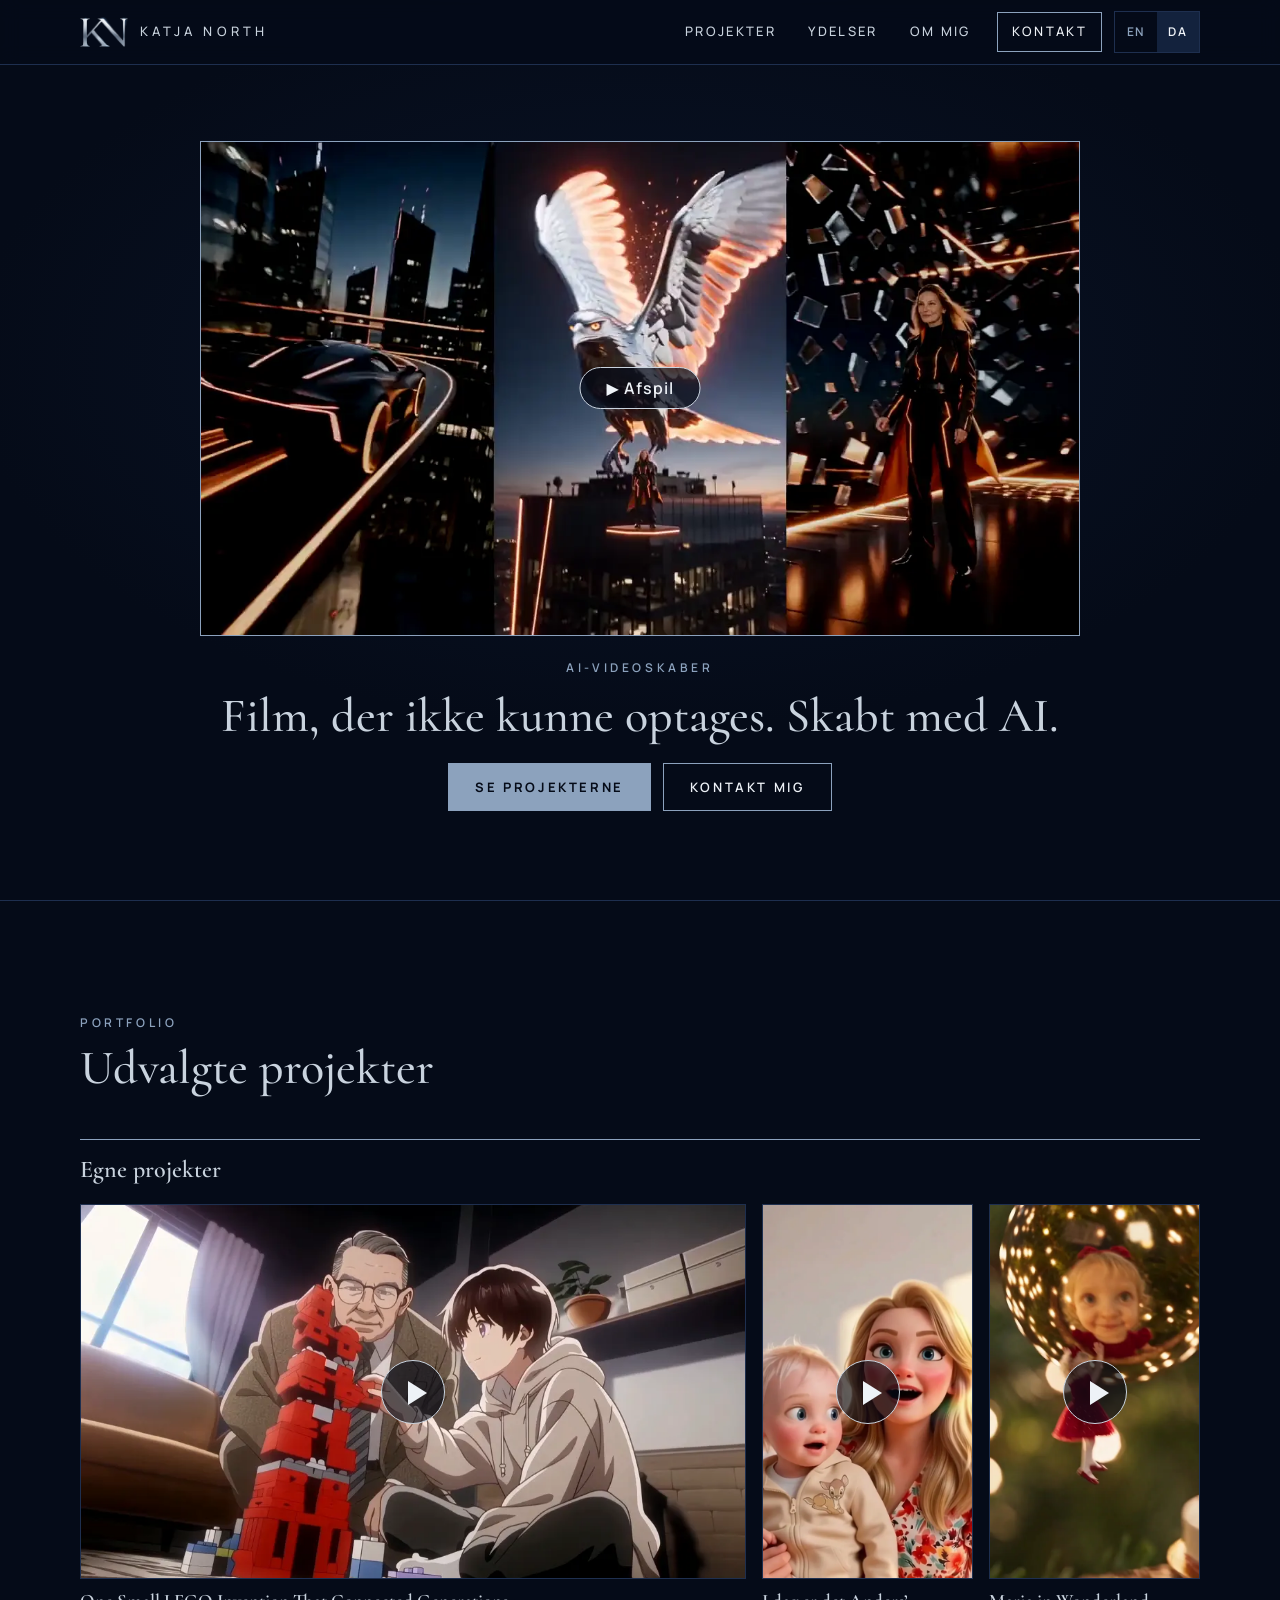
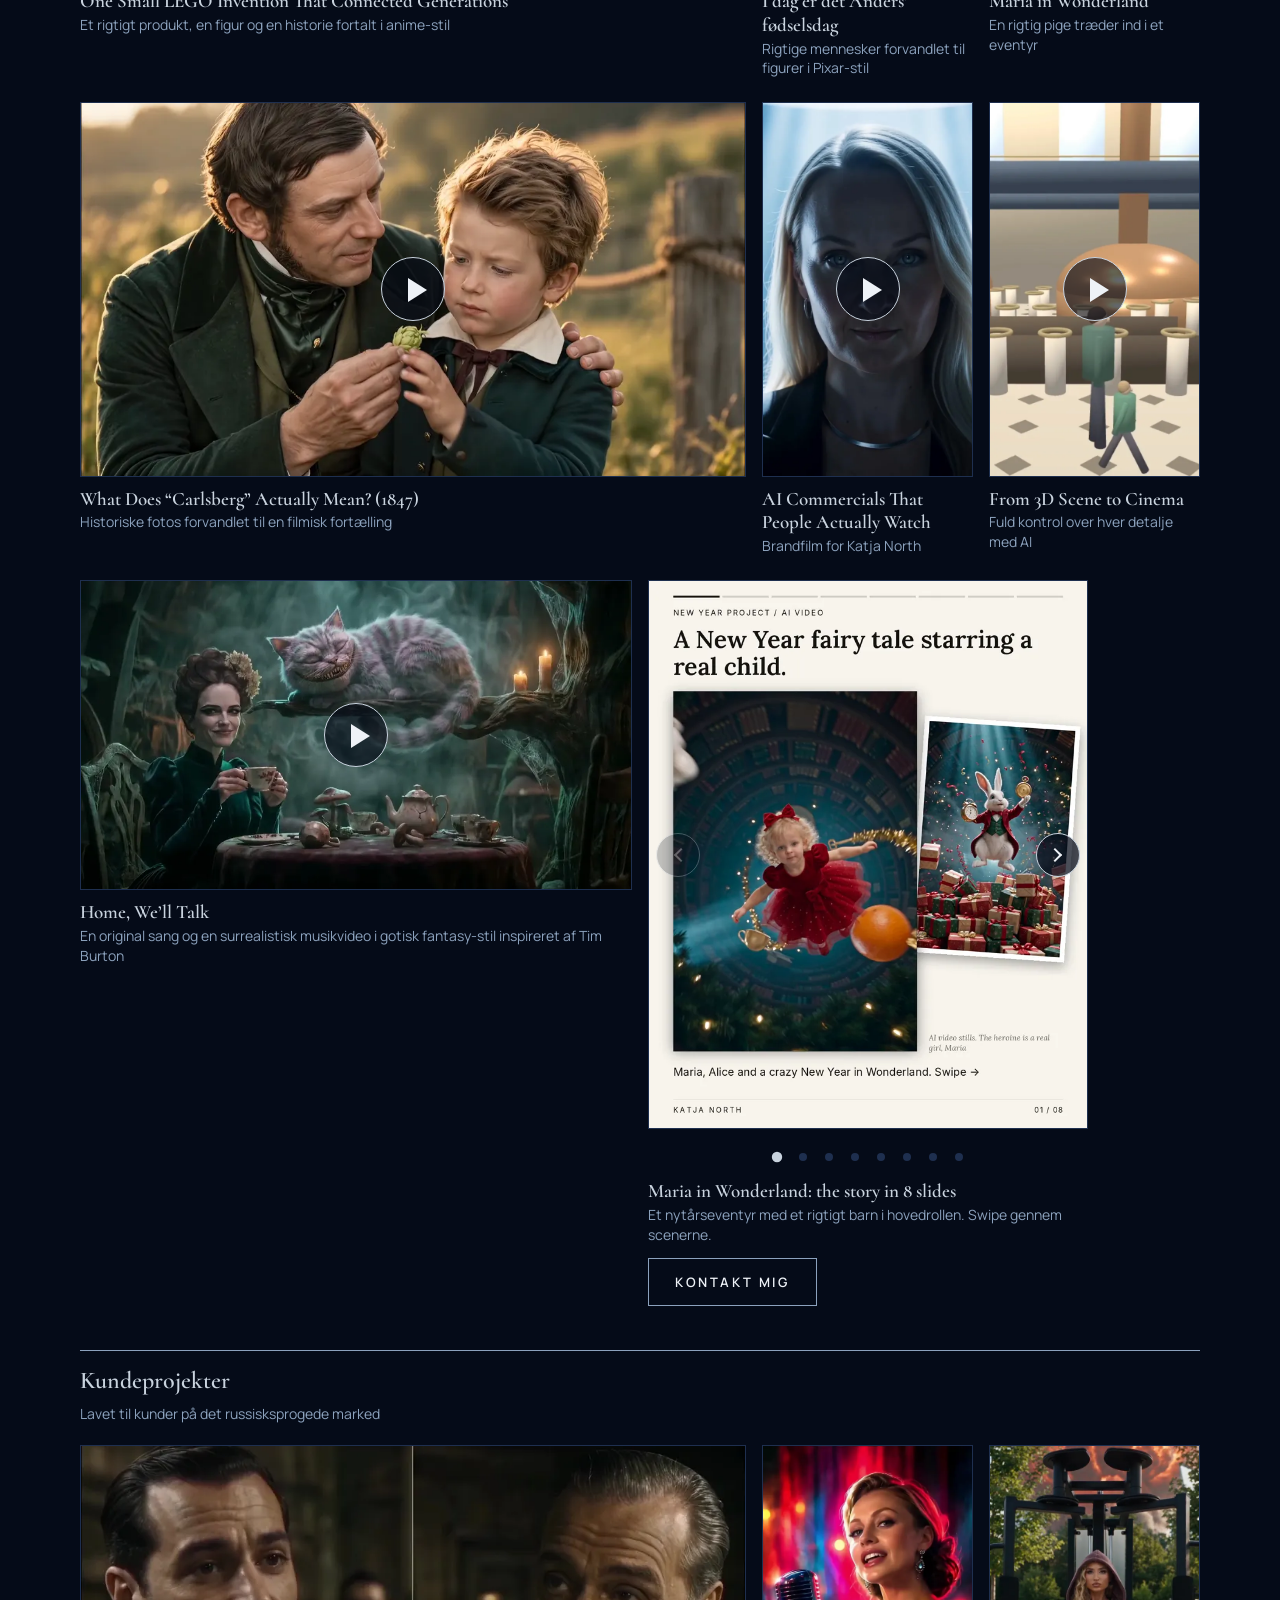
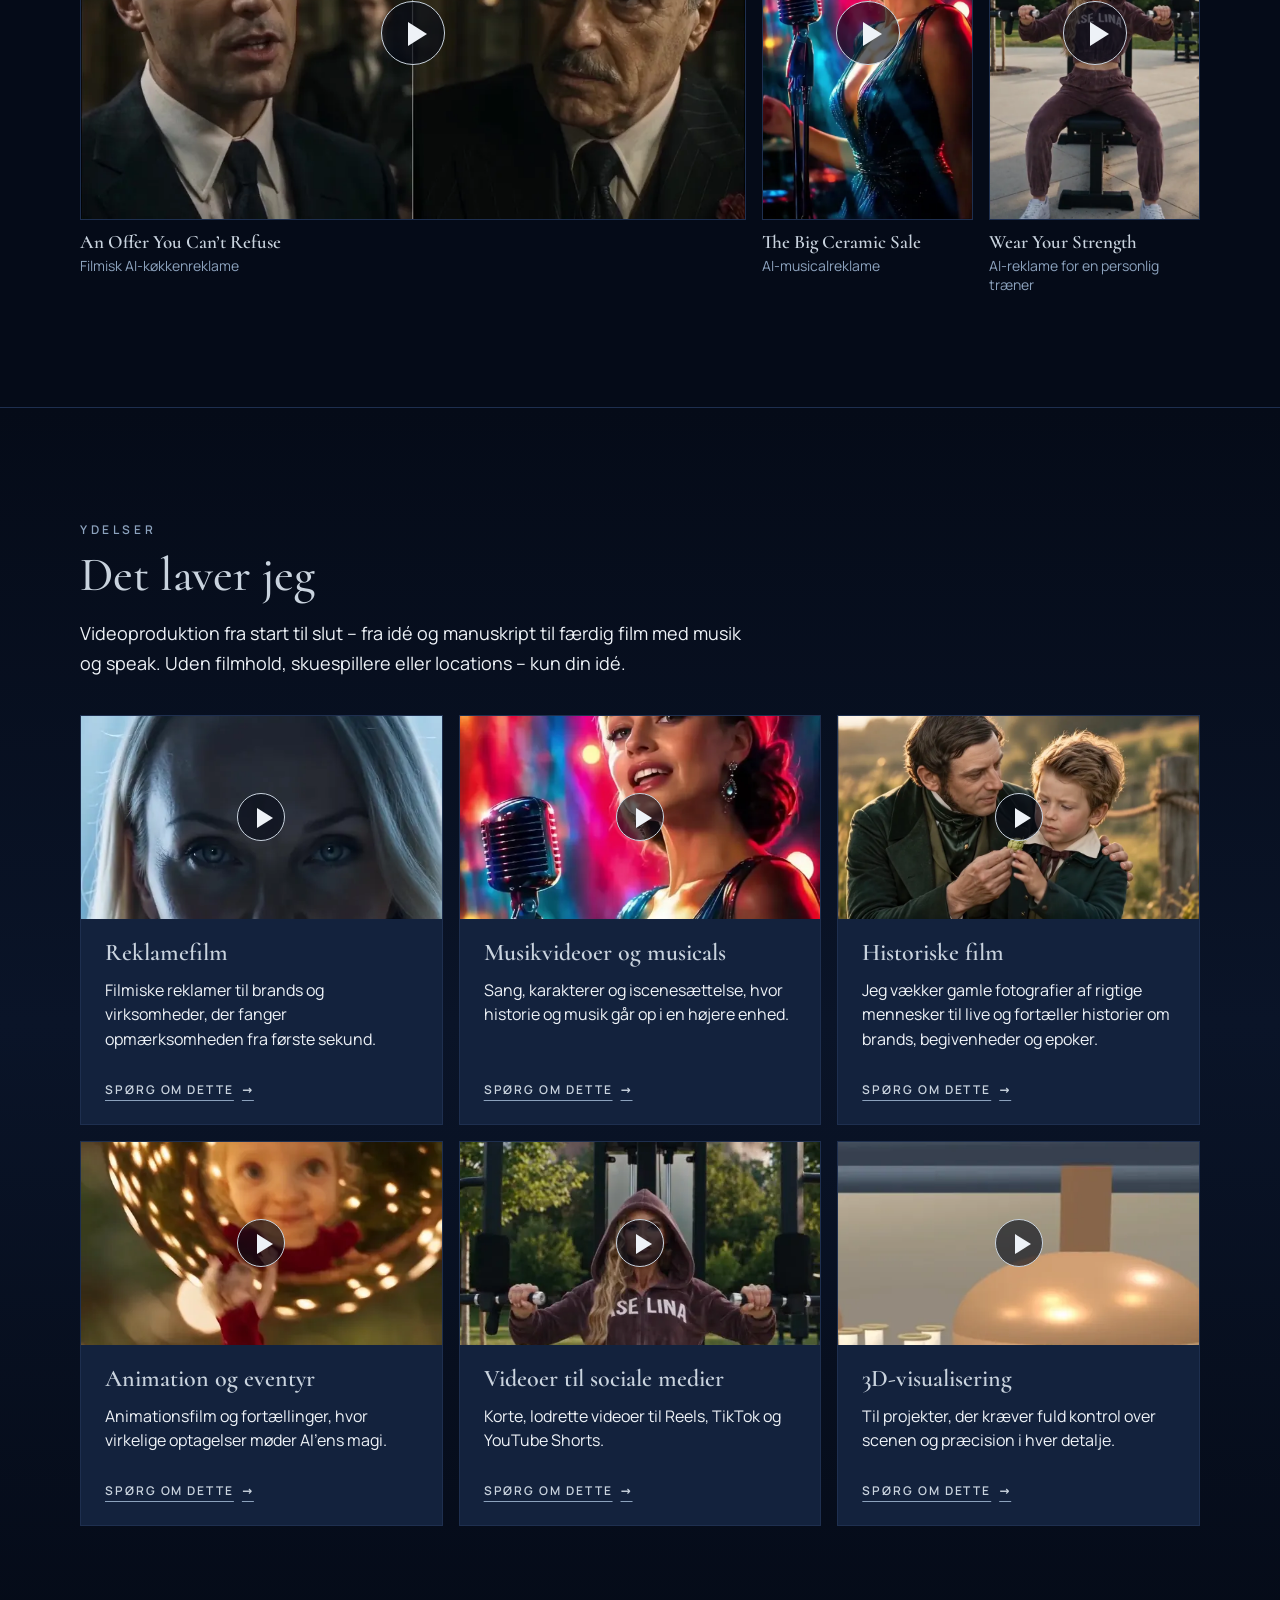
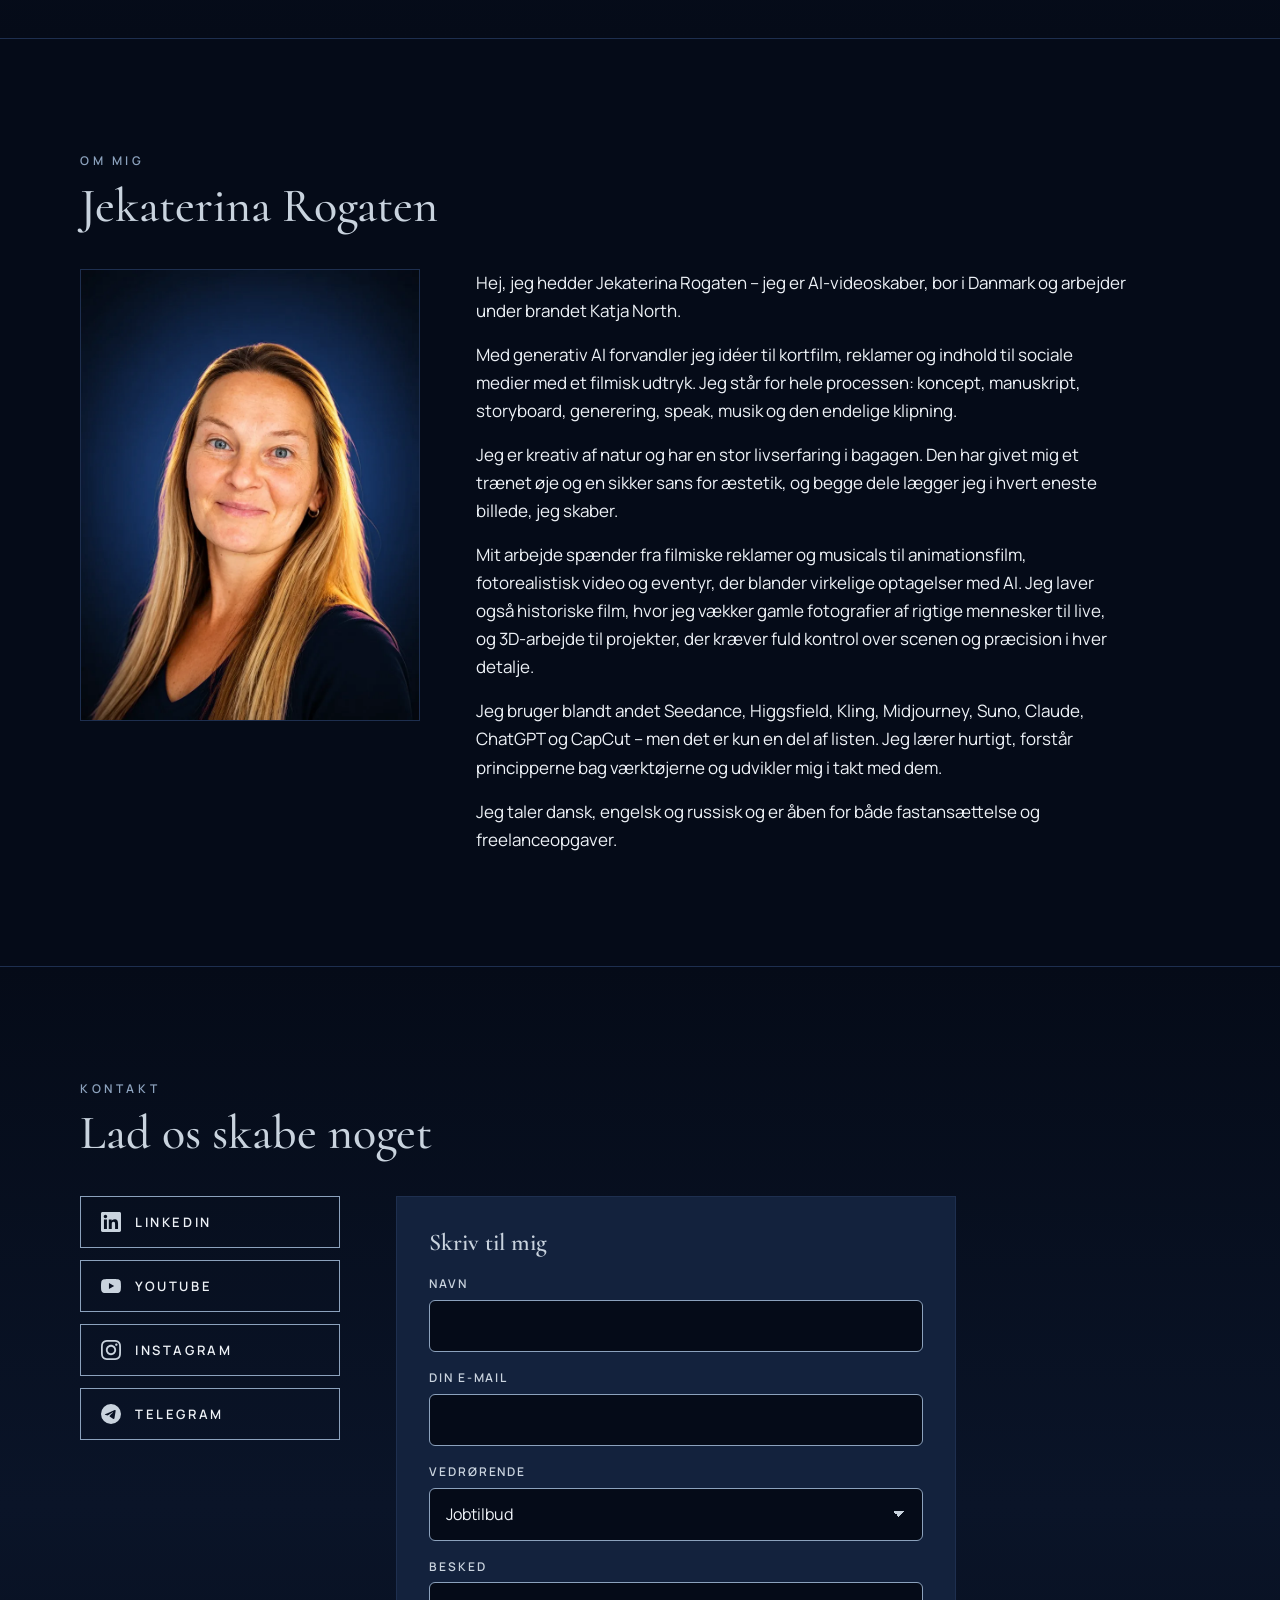
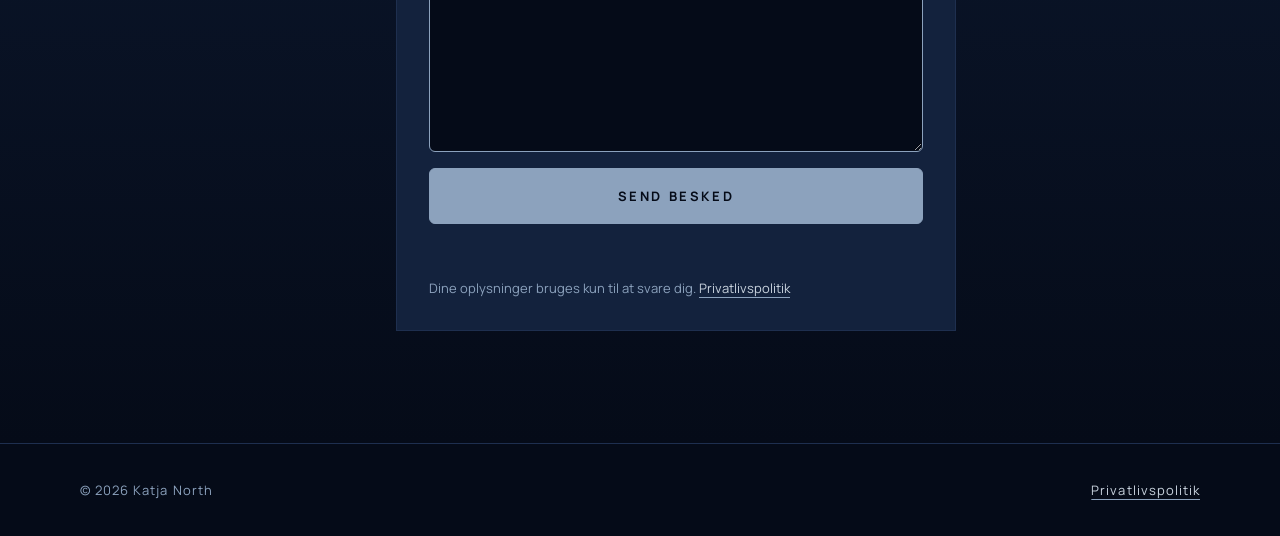
==== commit 06fba4d1: "Карусель Maria in Wonderland в разделе Work Co-Authored-By: Claude Sonnet 5.5 <noreply@anthropic.com" ====
--- a/da/index.html
+++ b/da/index.html
@@ -114,6 +114,25 @@
           <div class="frame"><button type="button" class="play-btn" data-yt="rHyy3uDkzoM" data-title="Home, We’ll Talk" aria-label="Afspil video: Home, We’ll Talk"><img src="../assets/img/covers/rHyy3uDkzoM.webp" width="960" height="540" alt="" loading="lazy" decoding="async"><span class="play" aria-hidden="true"></span></button></div>
           <figcaption><strong translate="no">Home, We’ll Talk</strong><span data-i18n="cap.p4">En original sang og en surrealistisk musikvideo i gotisk fantasy-stil inspireret af Tim Burton</span></figcaption>
         </figure>
+        <figure class="video carousel-fig" id="carousel">
+          <div class="carousel" role="region" aria-roledescription="carousel">
+            <div class="car-track" tabindex="0">
+              <div class="car-slide" role="group" aria-roledescription="slide"><img src="../assets/carousel/s01.webp" width="720" height="900" alt="" loading="lazy" decoding="async"></div>
+              <div class="car-slide" role="group" aria-roledescription="slide"><video muted loop playsinline preload="none" poster="../assets/carousel/p02.webp" data-src="../assets/carousel/s02.mp4" translate="no"></video></div>
+              <div class="car-slide" role="group" aria-roledescription="slide"><video muted loop playsinline preload="none" poster="../assets/carousel/p03.webp" data-src="../assets/carousel/s03.mp4" translate="no"></video></div>
+              <div class="car-slide" role="group" aria-roledescription="slide"><video muted loop playsinline preload="none" poster="../assets/carousel/p04.webp" data-src="../assets/carousel/s04.mp4" translate="no"></video></div>
+              <div class="car-slide" role="group" aria-roledescription="slide"><video muted loop playsinline preload="none" poster="../assets/carousel/p05.webp" data-src="../assets/carousel/s05.mp4" translate="no"></video></div>
+              <div class="car-slide" role="group" aria-roledescription="slide"><video muted loop playsinline preload="none" poster="../assets/carousel/p06.webp" data-src="../assets/carousel/s06.mp4" translate="no"></video></div>
+              <div class="car-slide" role="group" aria-roledescription="slide"><video muted loop playsinline preload="none" poster="../assets/carousel/p07.webp" data-src="../assets/carousel/s07.mp4" translate="no"></video></div>
+              <div class="car-slide" role="group" aria-roledescription="slide"><img src="../assets/carousel/s08.webp" width="720" height="900" alt="" loading="lazy" decoding="async"></div>
+            </div>
+            <button type="button" class="car-btn car-prev" disabled></button>
+            <button type="button" class="car-btn car-next"></button>
+          </div>
+          <div class="car-dots"></div>
+          <figcaption><strong translate="no">Maria in Wonderland: the story in 8 slides</strong><span data-i18n="cap.p9">Et nytårseventyr med et rigtigt barn i hovedrollen. Swipe gennem scenerne.</span></figcaption>
+          <a class="btn car-cta" href="#contact" data-i18n="hero.contact">Kontakt mig</a>
+        </figure>
       </div>
 
       <h3 class="group-title" data-i18n="work.client">Kundeprojekter</h3>
--- a/assets/css/style.css
+++ b/assets/css/style.css
@@ -243,3 +243,30 @@
   .about.is-collapsible.is-open .about-more{display:flex}
   .about.is-collapsible .about-toggle{display:inline-flex;align-items:center}
 }
+
+/* ---------- Карусель «Maria in Wonderland» ---------- */
+.row-two{align-items:start}
+.carousel-fig{align-items:flex-start}
+.carousel-fig figcaption,.car-dots{width:100%;max-width:440px}
+.carousel{position:relative;width:100%;max-width:440px}
+.car-track{display:flex;overflow-x:auto;scroll-snap-type:x mandatory;overscroll-behavior-x:contain;scrollbar-width:none;border:1px solid var(--line);background:var(--surface)}
+.car-track::-webkit-scrollbar{display:none}
+.car-track:focus-visible{outline:2px solid var(--silver);outline-offset:2px}
+.car-slide{position:relative;flex:0 0 100%;scroll-snap-align:start;aspect-ratio:4/5;background:#f6f3ec}
+.car-slide img,.car-slide video{display:block;width:100%;height:100%;object-fit:cover}
+.car-btn{position:absolute;top:50%;width:44px;height:44px;margin-top:-22px;padding:0;border-radius:50%;border:1px solid var(--silver);background:rgba(5,11,24,.72);color:var(--text);cursor:pointer;transition:background .2s,opacity .2s}
+.car-btn::after{content:"";position:absolute;left:50%;top:50%;width:10px;height:10px;border:solid var(--text);border-width:2px 2px 0 0}
+.car-prev{left:8px}.car-prev::after{margin:-5px 0 0 -2px;transform:rotate(-135deg)}
+.car-next{right:8px}.car-next::after{margin:-5px 0 0 -8px;transform:rotate(45deg)}
+.car-btn:hover:not(:disabled),.car-btn:focus-visible{background:var(--accent)}
+.car-btn:disabled{opacity:.3;cursor:default}
+.car-dots{display:flex;justify-content:center;gap:2px;margin-top:6px}
+.car-dot{width:24px;height:24px;padding:0;border:0;background:none;cursor:pointer;position:relative}
+.car-dot::before{content:"";position:absolute;left:50%;top:50%;width:8px;height:8px;margin:-4px 0 0 -4px;border-radius:50%;background:var(--line);transition:background .2s,transform .2s}
+.car-dot[aria-current="true"]::before{background:var(--silver);transform:scale(1.3)}
+.car-play{position:absolute;left:50%;top:50%;transform:translate(-50%,-50%);padding:12px 26px;border-radius:999px;border:1px solid var(--silver);background:rgba(5,11,24,.72);color:var(--text);font-weight:600;font-size:1rem;line-height:1;font-family:inherit;letter-spacing:.06em;cursor:pointer;z-index:2}
+.car-play:hover,.car-play:focus-visible{background:var(--accent);color:var(--on-accent)}
+.car-play[hidden]{display:none}
+.car-cta{margin-top:4px}
+@media (max-width:760px) and (orientation:portrait){.carousel{max-width:none}}
+@media (hover:none){.car-btn{display:none}}
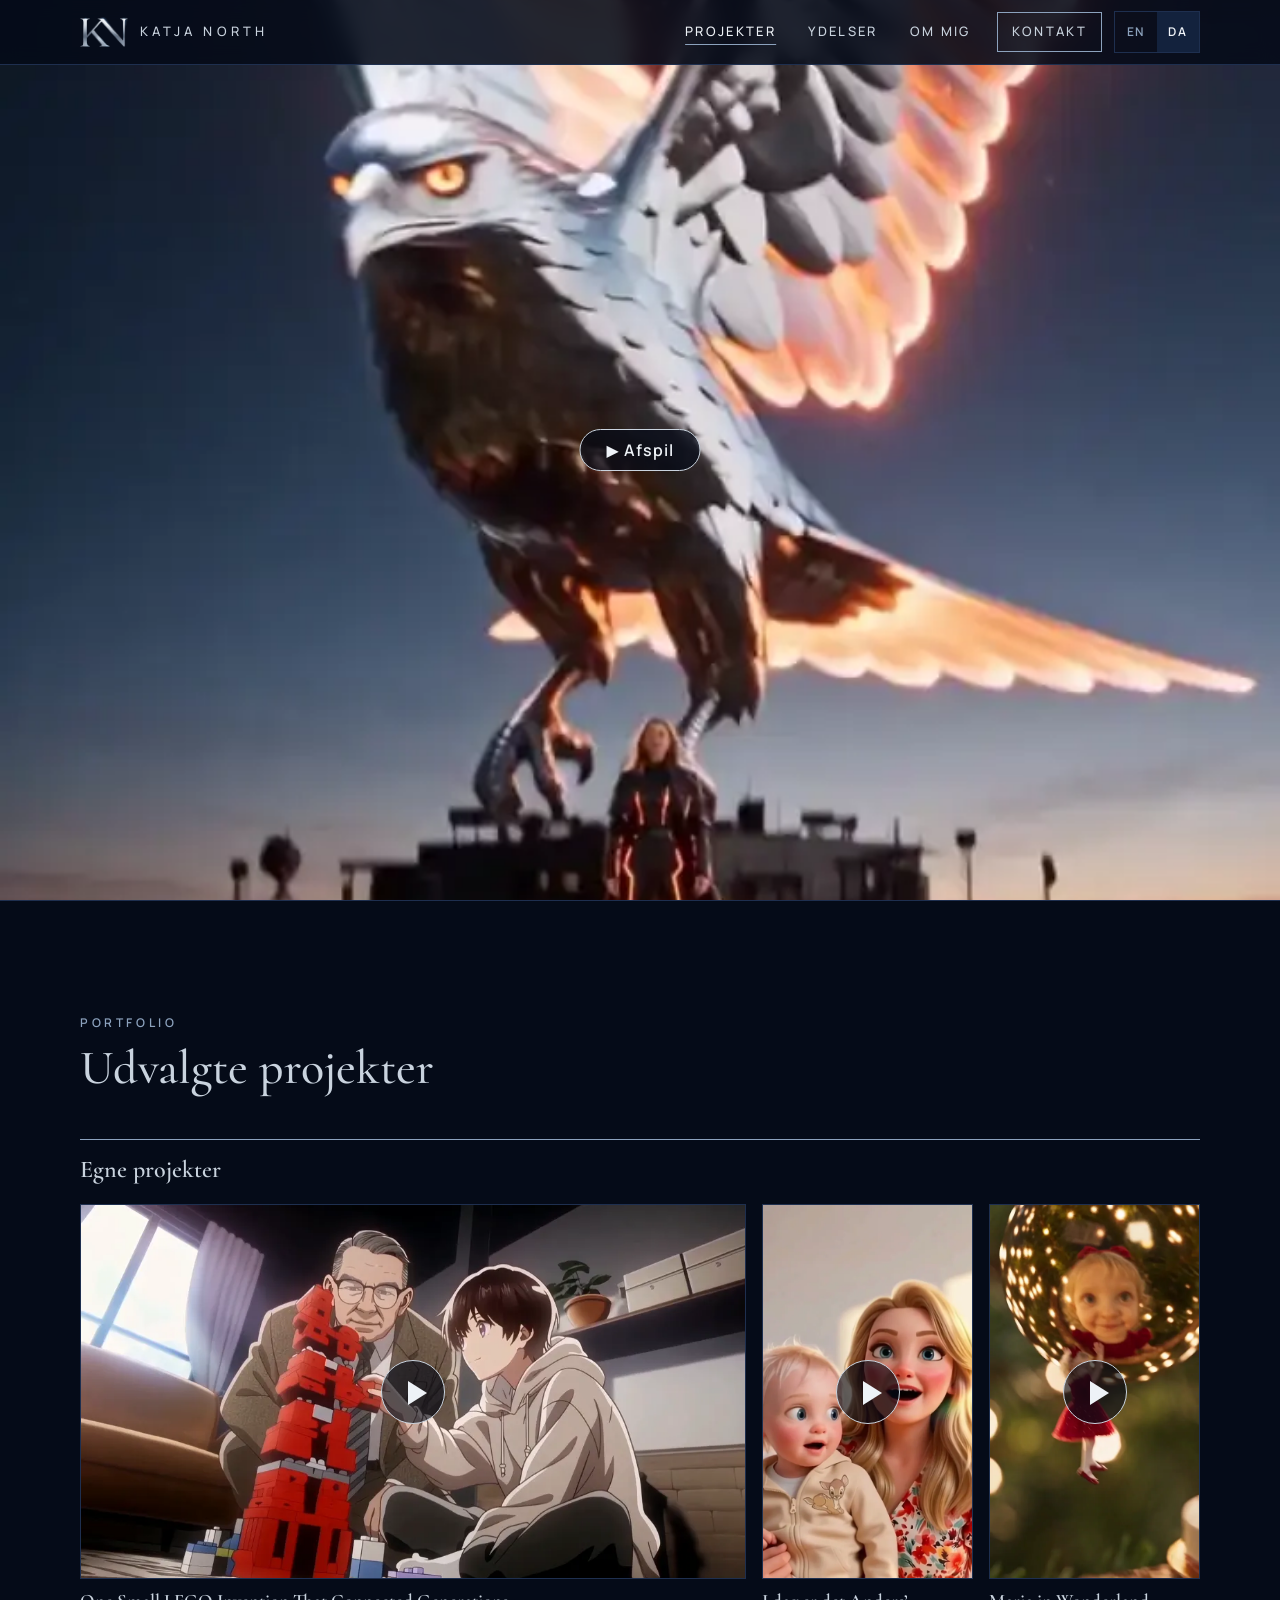
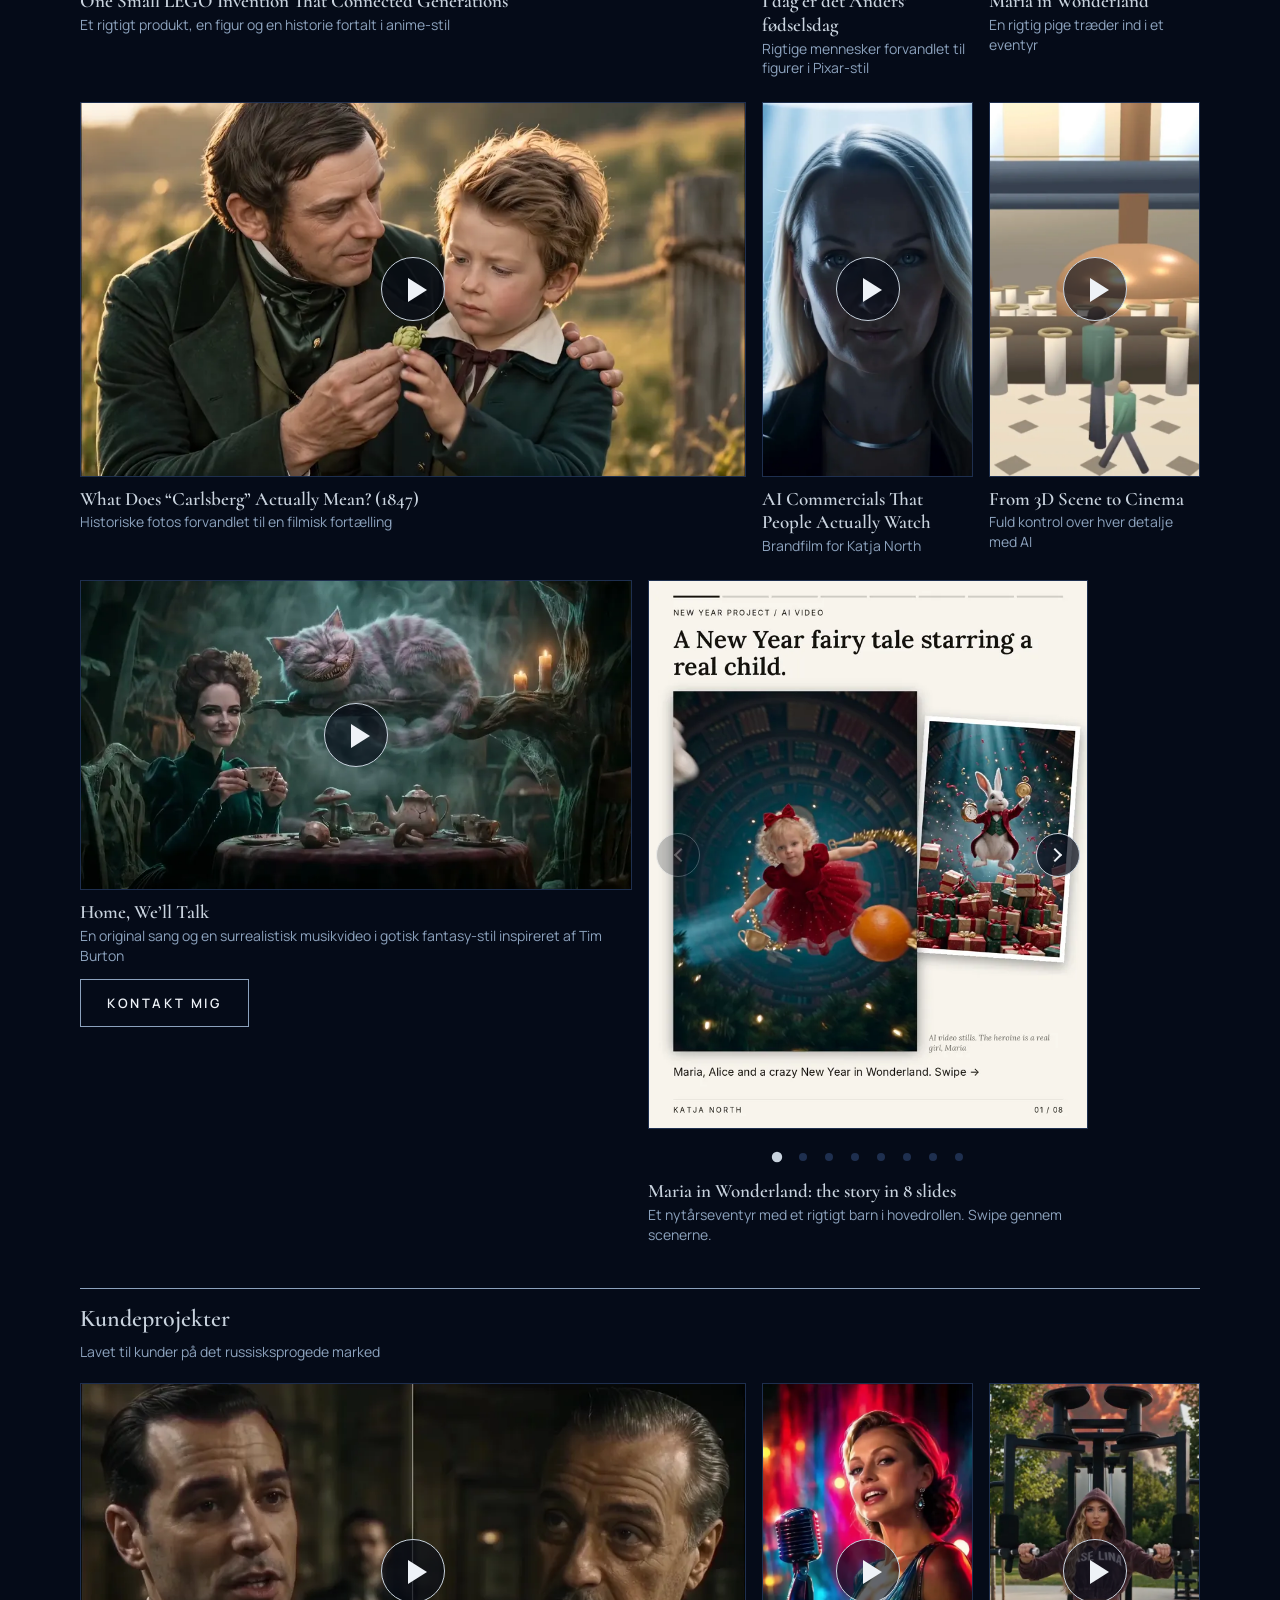
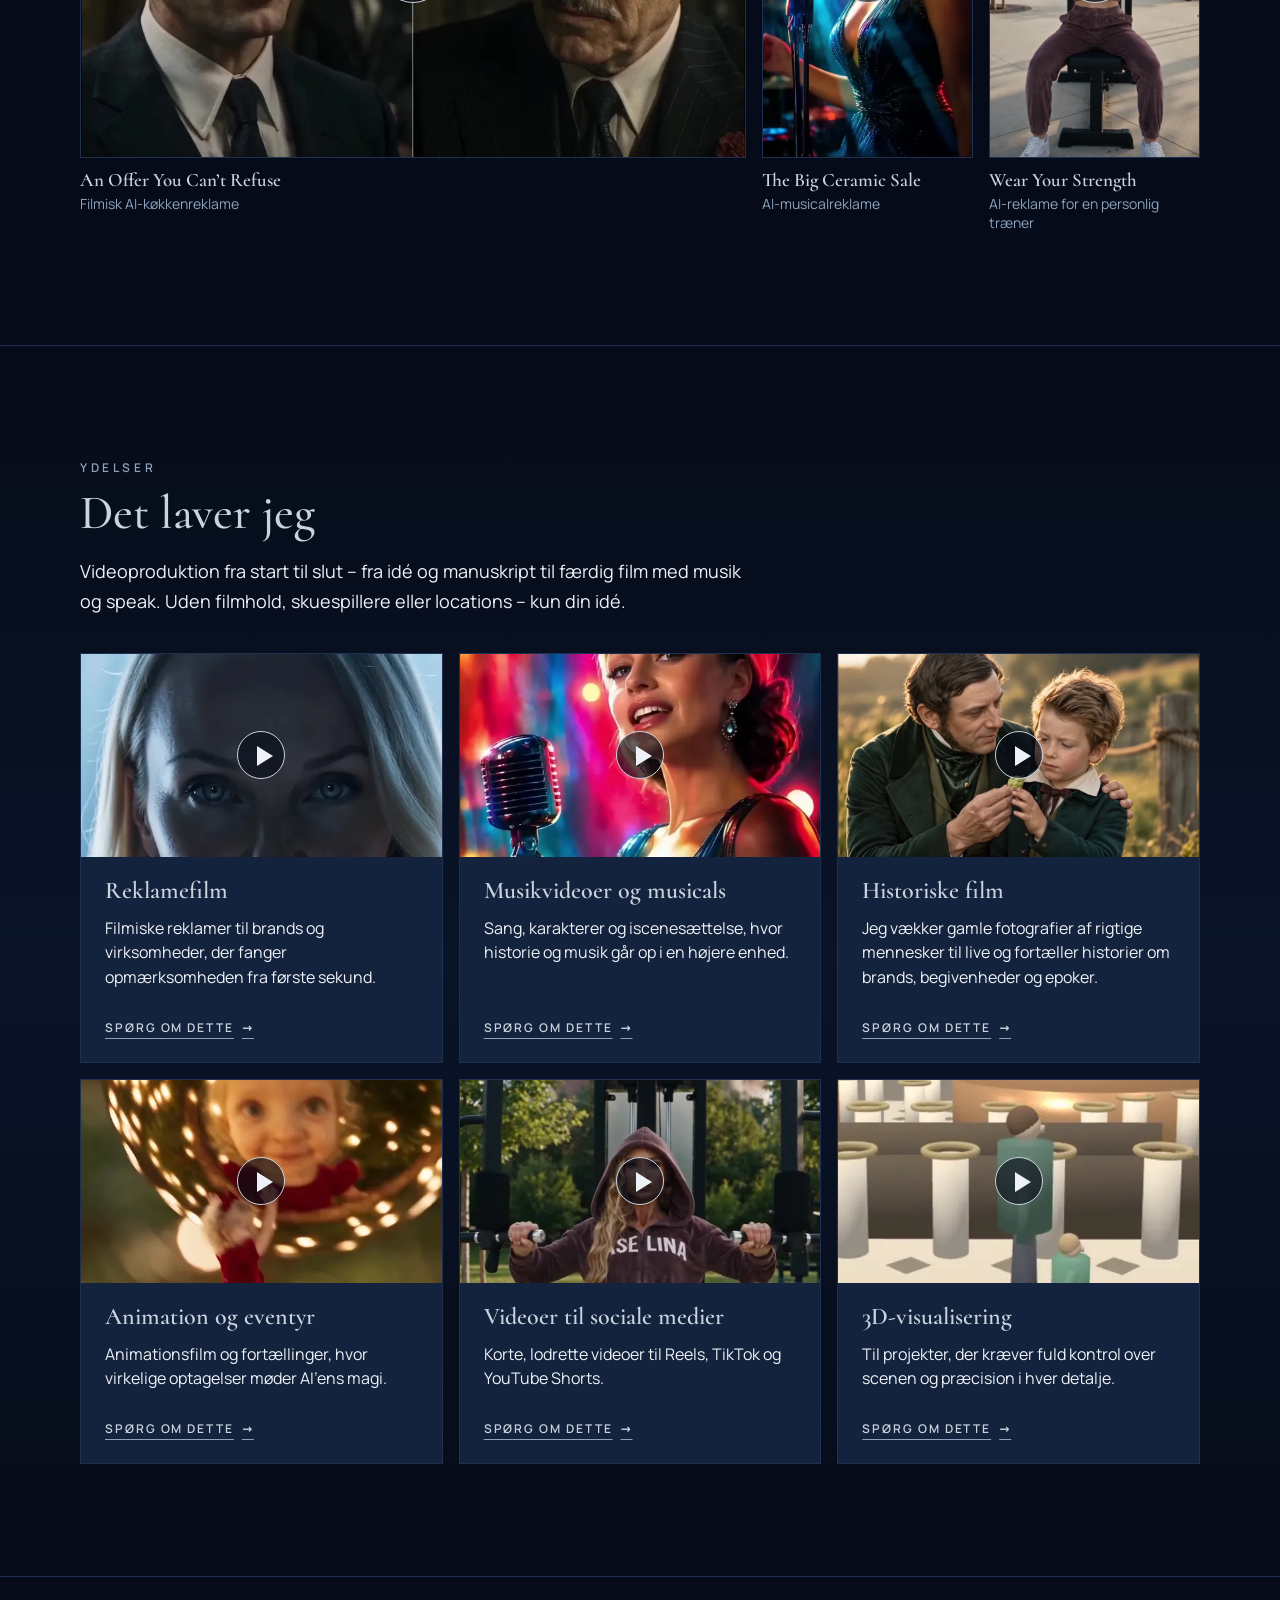
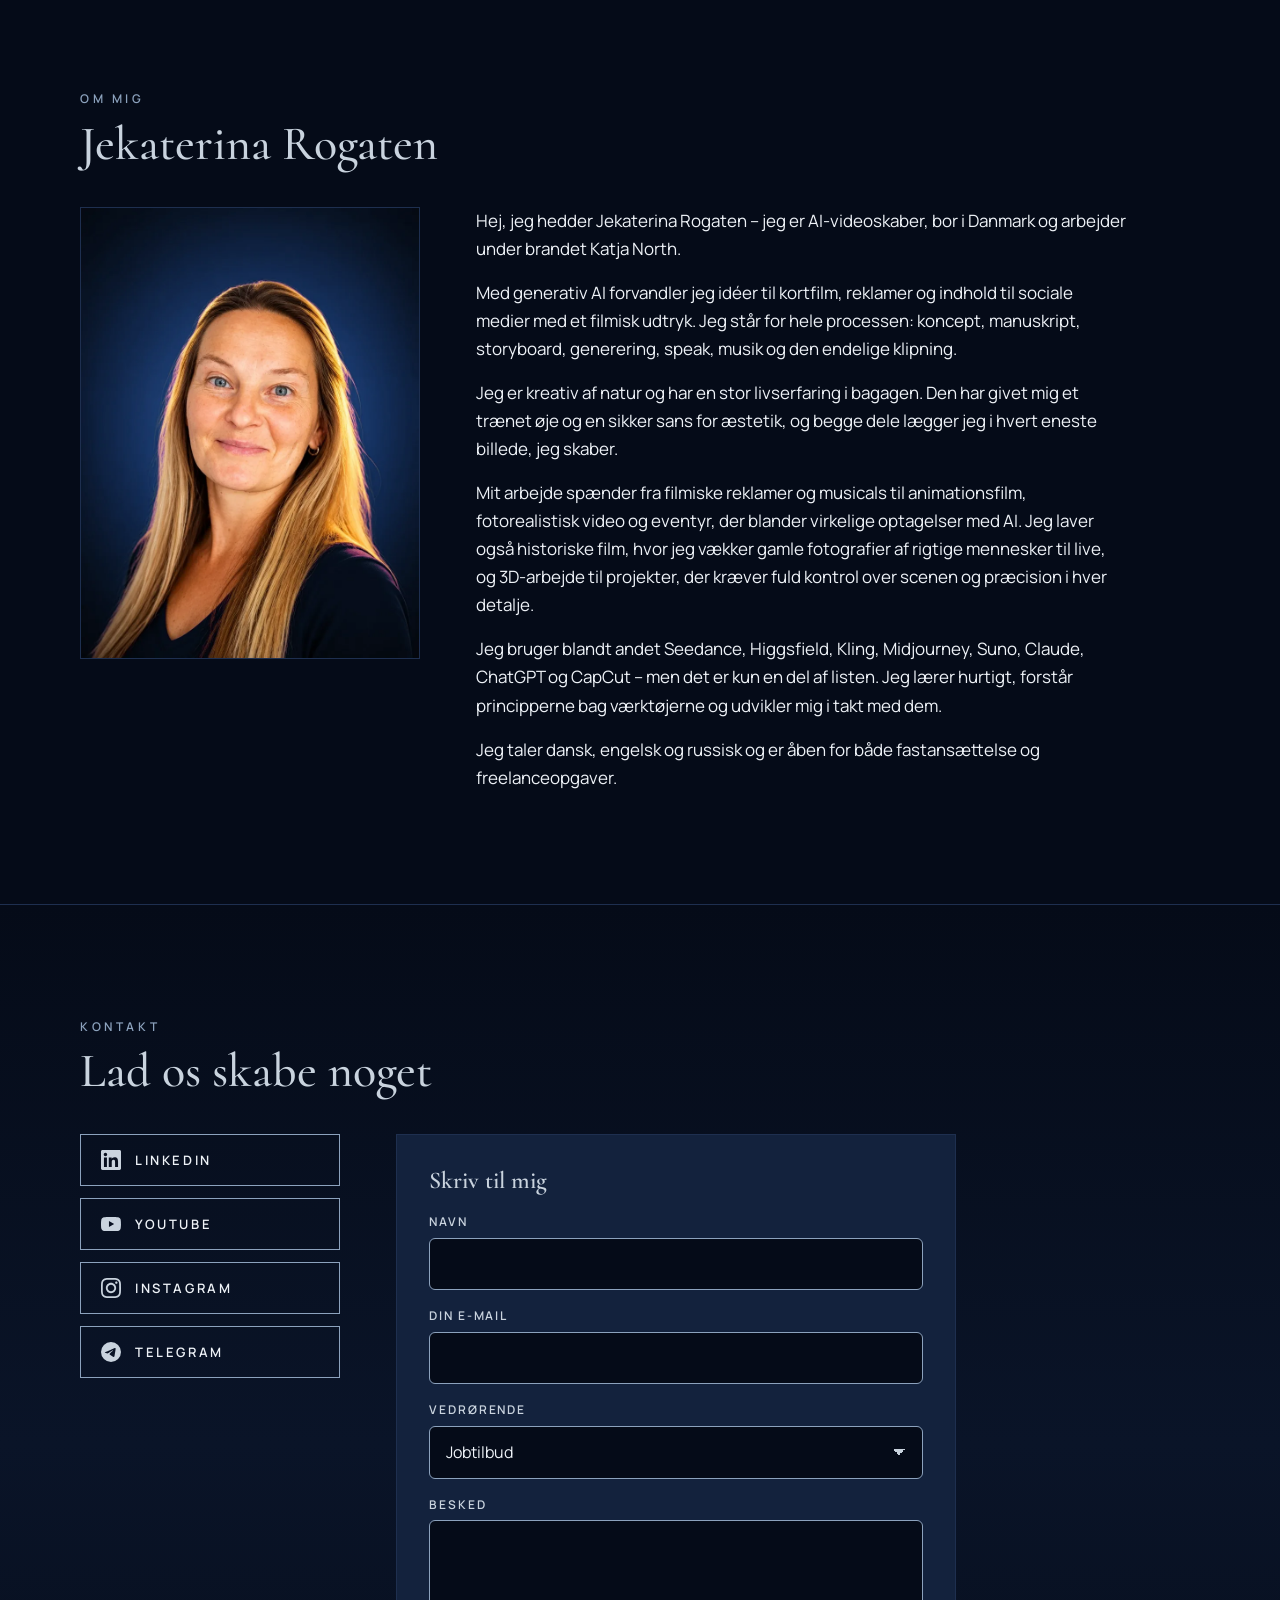
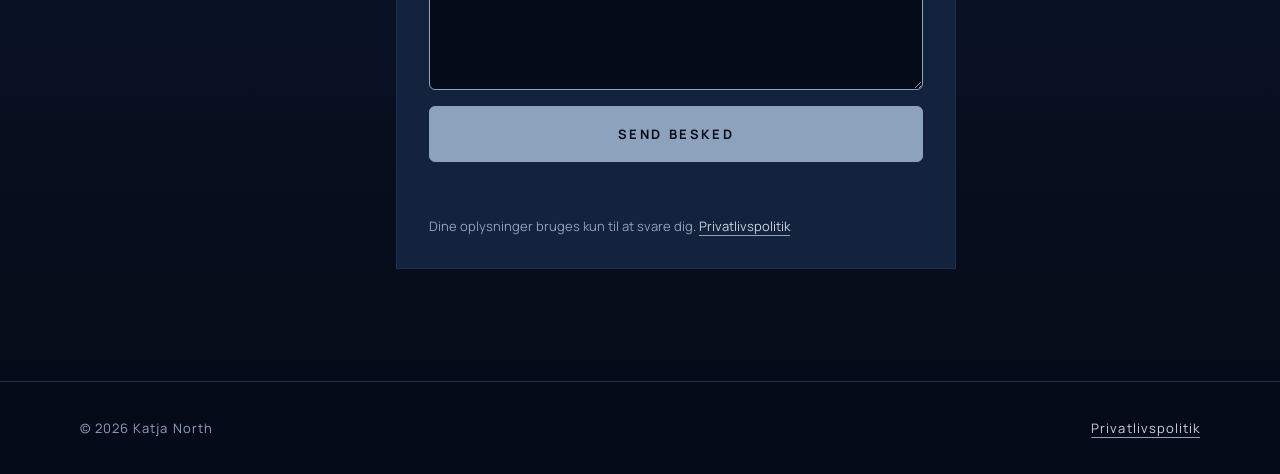
==== commit 32484110: "Главный экран: шоурил на весь экран; кнопка Get in touch под Home, We'll Talk; кадр 3D в услугах Co-" ====
--- a/da/index.html
+++ b/da/index.html
@@ -25,6 +25,7 @@
 <link rel="preload" href="../assets/fonts/manrope-latin-wght-normal.woff2" as="font" type="font/woff2" crossorigin>
 <link rel="preload" href="../assets/fonts/cormorant-latin-wght-normal.woff2" as="font" type="font/woff2" crossorigin>
 <link rel="stylesheet" href="../assets/css/style.css">
+<noscript><style>.hero.intro::after{opacity:1}.hero.intro .hero-text{opacity:1;visibility:visible;transform:none}</style></noscript>
 </head>
 <body>
 <a class="skip" href="#main" data-i18n="skip">Spring til indhold</a>
@@ -55,7 +56,7 @@
 
 <main id="main">
 
-  <section class="hero" aria-label="Intro">
+  <section class="hero intro" aria-label="Intro">
     <div class="wrap hero-inner">
       <!-- HERO-VIDEO:START (этот блок заменяет команда из .проект/правила/ролик-главного-экрана.md) -->
       <div class="hero-video">
@@ -113,6 +114,7 @@
         <figure class="video wide">
           <div class="frame"><button type="button" class="play-btn" data-yt="rHyy3uDkzoM" data-title="Home, We’ll Talk" aria-label="Afspil video: Home, We’ll Talk"><img src="../assets/img/covers/rHyy3uDkzoM.webp" width="960" height="540" alt="" loading="lazy" decoding="async"><span class="play" aria-hidden="true"></span></button></div>
           <figcaption><strong translate="no">Home, We’ll Talk</strong><span data-i18n="cap.p4">En original sang og en surrealistisk musikvideo i gotisk fantasy-stil inspireret af Tim Burton</span></figcaption>
+          <a class="btn work-cta" href="#contact" data-i18n="hero.contact">Kontakt mig</a>
         </figure>
         <figure class="video carousel-fig" id="carousel">
           <div class="carousel" role="region" aria-roledescription="carousel">
@@ -131,7 +133,6 @@
           </div>
           <div class="car-dots"></div>
           <figcaption><strong translate="no">Maria in Wonderland: the story in 8 slides</strong><span data-i18n="cap.p9">Et nytårseventyr med et rigtigt barn i hovedrollen. Swipe gennem scenerne.</span></figcaption>
-          <a class="btn car-cta" href="#contact" data-i18n="hero.contact">Kontakt mig</a>
         </figure>
       </div>
 
@@ -211,7 +212,7 @@
           </div>
         </article>
         <article>
-          <a class="card-thumb" href="#ex-3d"><img src="../assets/img/covers/U9ZX_11K3Z4.webp" width="960" height="540" alt="" loading="lazy" decoding="async"><span class="play" aria-hidden="true"></span><span class="sr" data-i18n="svc.example">Se eksempel</span></a>
+          <a class="card-thumb" href="#ex-3d"><img src="../assets/img/covers/U9ZX_11K3Z4.webp" width="960" height="540" alt="" style="object-position:center 74%" loading="lazy" decoding="async"><span class="play" aria-hidden="true"></span><span class="sr" data-i18n="svc.example">Se eksempel</span></a>
           <div class="card-body">
             <h3 data-i18n="s6.t">3D-visualisering</h3>
             <p data-i18n="s6.d">Til projekter, der kræver fuld kontrol over scenen og præcision i hver detalje.</p>
--- a/assets/css/style.css
+++ b/assets/css/style.css
@@ -112,29 +112,25 @@
   .row-two{grid-template-columns:minmax(0,1fr)}
 }
 
-/* ---------- Главный экран ---------- */
-.hero{min-height:100vh;min-height:100svh;display:flex;align-items:center;padding-block:calc(var(--header-h) + env(safe-area-inset-top,0px) + 20px) 32px;background:radial-gradient(70% 55% at 50% 40%,var(--bg-2) 0%,var(--bg) 75%)}
-.hero-inner{display:flex;flex-direction:column;align-items:center;text-align:center;gap:22px;width:100%}
-.hero-video{flex:none;width:100%;display:flex;justify-content:center}
-.hero-figure .frame{height:min(52vh,560px);height:min(52svh,560px);min-height:230px;border-color:var(--accent)}
-/* ролик с автозапуском: рамка 9:16 в вертикальном положении экрана, 16:9 в горизонтальном */
-.hero-loop{border-color:var(--accent);aspect-ratio:9/16;height:min(52vh,560px);height:min(52svh,560px);min-height:230px}
+/* ---------- Главный экран: ролик на весь экран; через 4 с низ затемняется и появляются надпись и кнопки ---------- */
+.hero{position:relative;min-height:100vh;min-height:100svh;overflow:hidden;background:var(--bg)}
+.hero .hero-inner{display:block;width:100%;max-width:none;margin:0;padding:0}
+.hero-video{position:absolute;inset:0}
+.hero .hero-loop{position:absolute;inset:0;width:100%;height:100%;border:0}
 .hero-loop video{position:absolute;inset:0;width:100%;height:100%;object-fit:cover;display:block}
-.hero-play{position:absolute;left:50%;top:50%;transform:translate(-50%,-50%);padding:12px 26px;border-radius:999px;border:1px solid var(--silver);background:rgba(5,11,24,.72);color:var(--text);font-weight:600;font-size:1rem;line-height:1;font-family:inherit;letter-spacing:.06em;cursor:pointer;z-index:2}
+.hero-play{position:absolute;left:50%;top:50%;transform:translate(-50%,-50%);padding:12px 26px;border-radius:999px;border:1px solid var(--silver);background:rgba(5,11,24,.72);color:var(--text);font-weight:600;font-size:1rem;line-height:1;font-family:inherit;letter-spacing:.06em;cursor:pointer;z-index:3}
 .hero-play:hover,.hero-play:focus-visible{background:var(--accent);color:var(--on-accent)}
 .hero-play[hidden]{display:none}
-@media (orientation:landscape){
-  .hero-loop{aspect-ratio:16/9;height:auto;min-height:0;width:min(100%,880px,calc((100vh - var(--header-h) - 290px)*16/9));width:min(100%,880px,calc((100svh - var(--header-h) - 290px)*16/9));min-width:300px}
-}
-.hero-text{display:flex;flex-direction:column;align-items:center;gap:14px}
+/* затемнение только снизу: верх ролика остаётся ярким */
+.hero::after{content:"";position:absolute;inset:0;z-index:1;pointer-events:none;transition:opacity 2.4s ease;background:linear-gradient(to top,rgba(5,11,24,.94) 0%,rgba(5,11,24,.82) 28%,rgba(5,11,24,.4) 46%,rgba(5,11,24,0) 66%)}
+.hero-text{position:absolute;left:0;right:0;bottom:0;z-index:2;display:flex;flex-direction:column;align-items:center;gap:14px;padding:0 20px max(48px,calc(env(safe-area-inset-bottom,0px) + 24px));text-align:center;transition:opacity 1.6s ease .9s,transform 1.6s ease .9s,visibility 0s linear .9s}
 .hero-actions{display:flex;flex-wrap:wrap;justify-content:center;gap:12px;margin-top:6px}
+/* пока у раздела класс .intro: низ не затемнён, надписи нет. Класс снимает main.js (через 4 с после старта ролика) */
+.hero.intro::after{opacity:0}
+.hero.intro .hero-text{opacity:0;visibility:hidden;transform:translateY(14px);transition-delay:0s}
 @media (orientation:landscape) and (max-height:560px){
-  .hero-inner{flex-direction:row;justify-content:center;gap:32px;text-align:left}
-  .hero-figure .frame{height:calc(100vh - var(--header-h) - 56px);height:calc(100svh - var(--header-h) - 56px);min-height:200px}
-  .hero-video{width:auto}
-  .hero-loop{width:46vw;min-width:0}
-  .hero-text{align-items:flex-start;max-width:26rem}
-  .hero-actions{justify-content:flex-start}
+  .hero-text{gap:8px;padding-bottom:20px}
+  .hero-actions{margin-top:2px}
   h1{font-size:clamp(1.5rem,7vh,2.2rem)}
 }
 
@@ -267,6 +263,6 @@
 .car-play{position:absolute;left:50%;top:50%;transform:translate(-50%,-50%);padding:12px 26px;border-radius:999px;border:1px solid var(--silver);background:rgba(5,11,24,.72);color:var(--text);font-weight:600;font-size:1rem;line-height:1;font-family:inherit;letter-spacing:.06em;cursor:pointer;z-index:2}
 .car-play:hover,.car-play:focus-visible{background:var(--accent);color:var(--on-accent)}
 .car-play[hidden]{display:none}
-.car-cta{margin-top:4px}
+.work-cta{align-self:flex-start;margin-top:4px}
 @media (max-width:760px) and (orientation:portrait){.carousel{max-width:none}}
 @media (hover:none){.car-btn{display:none}}
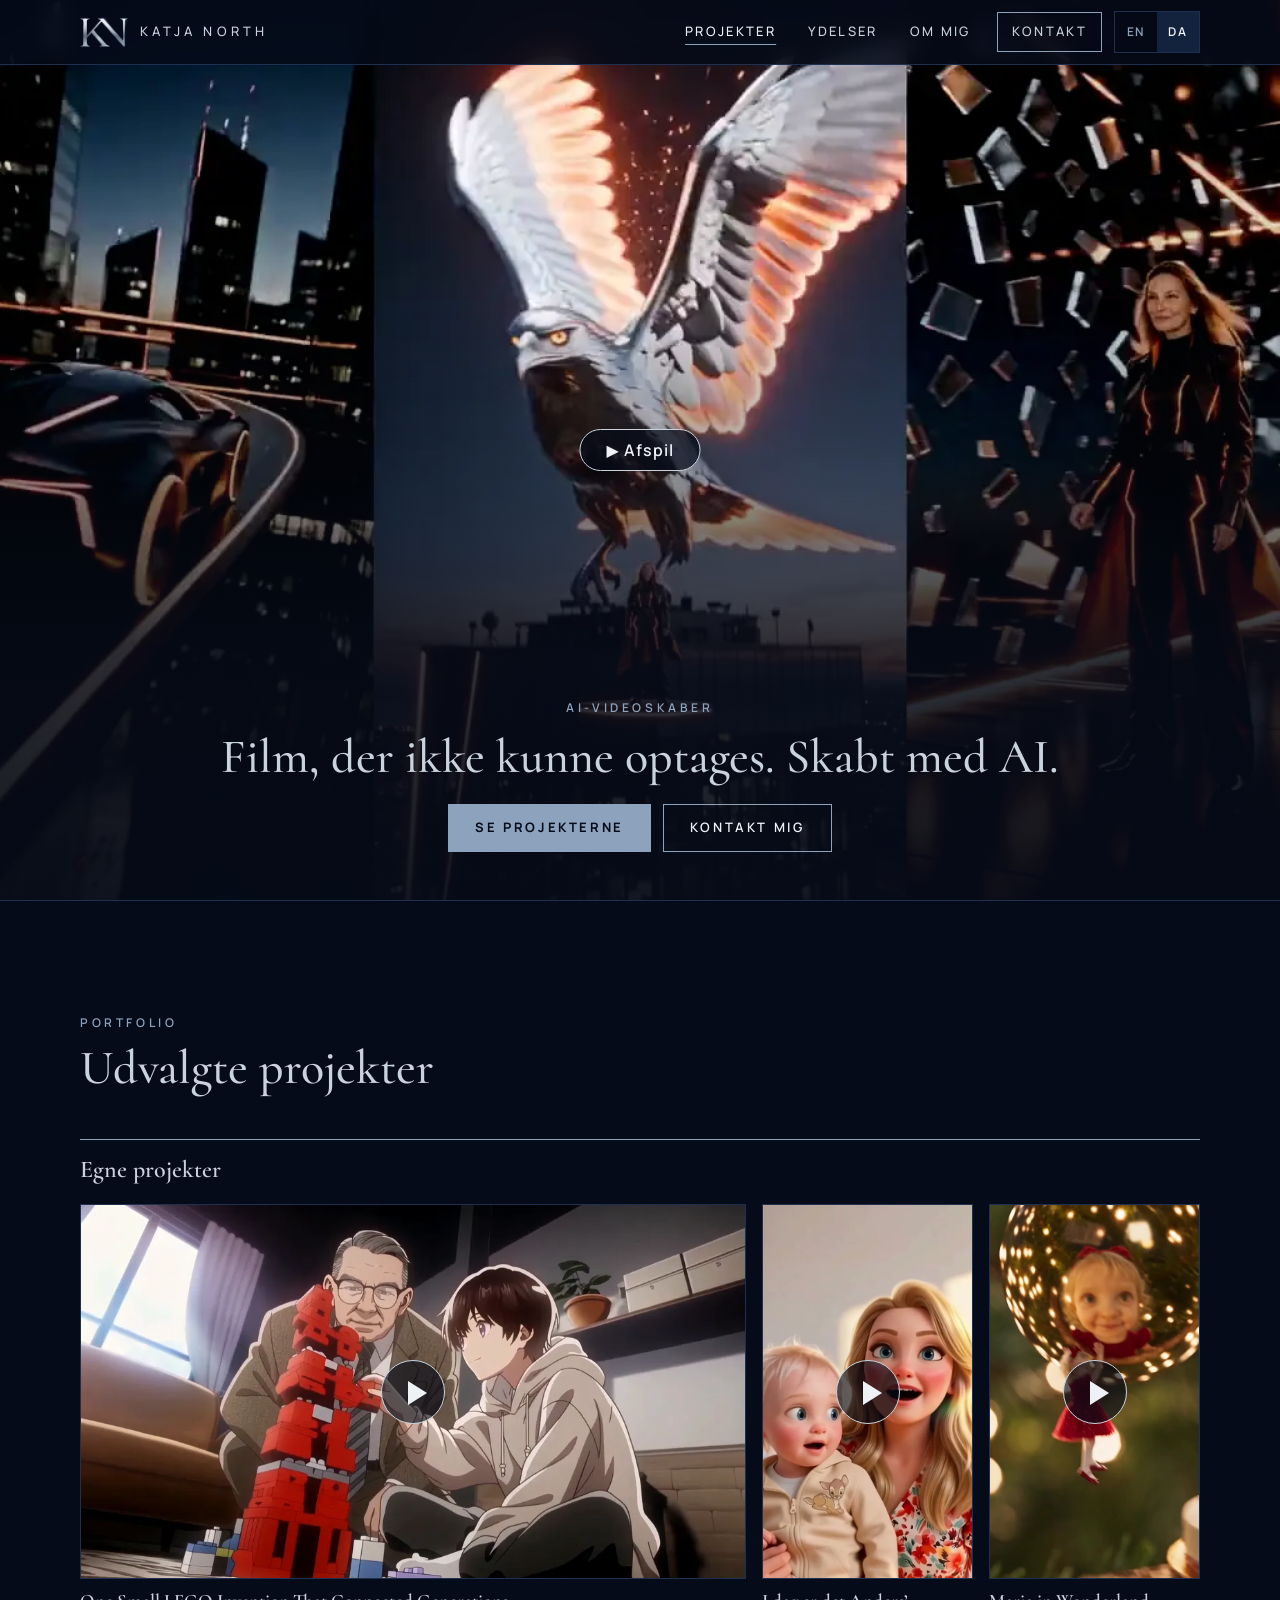
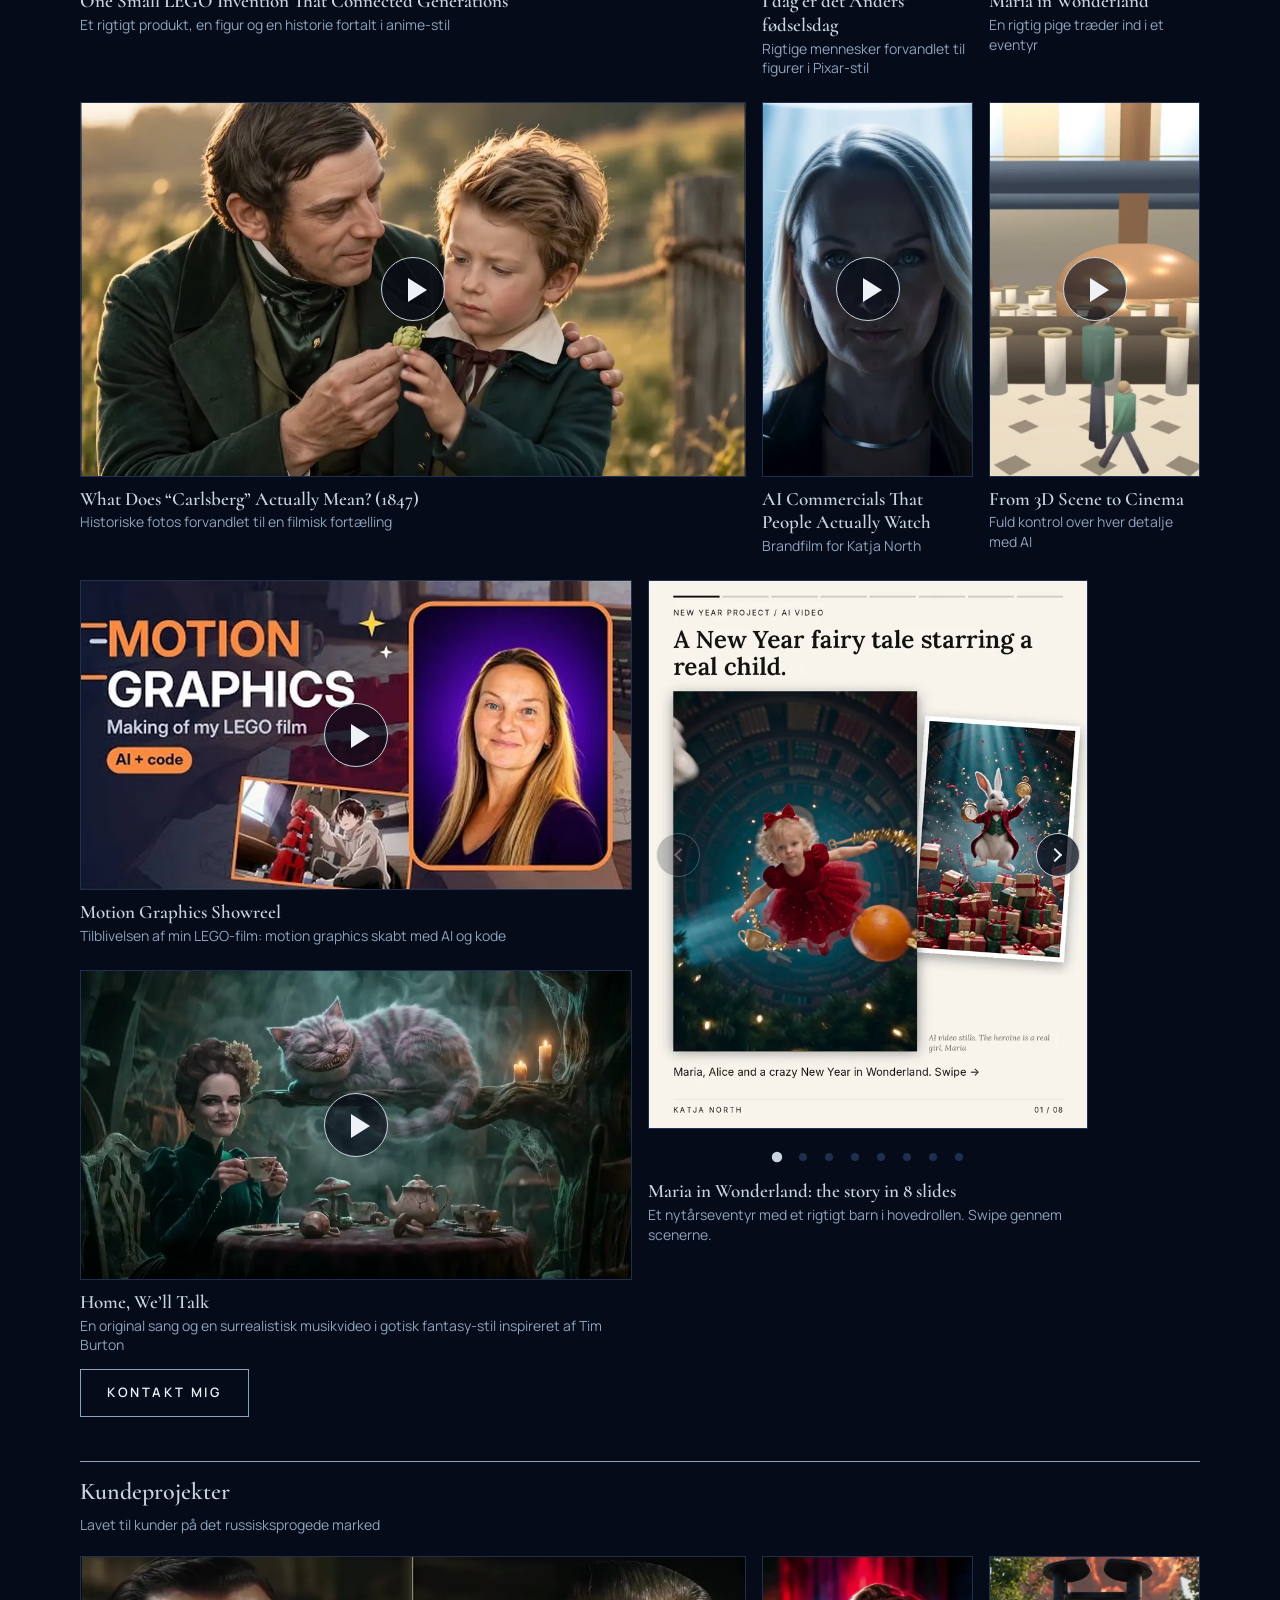
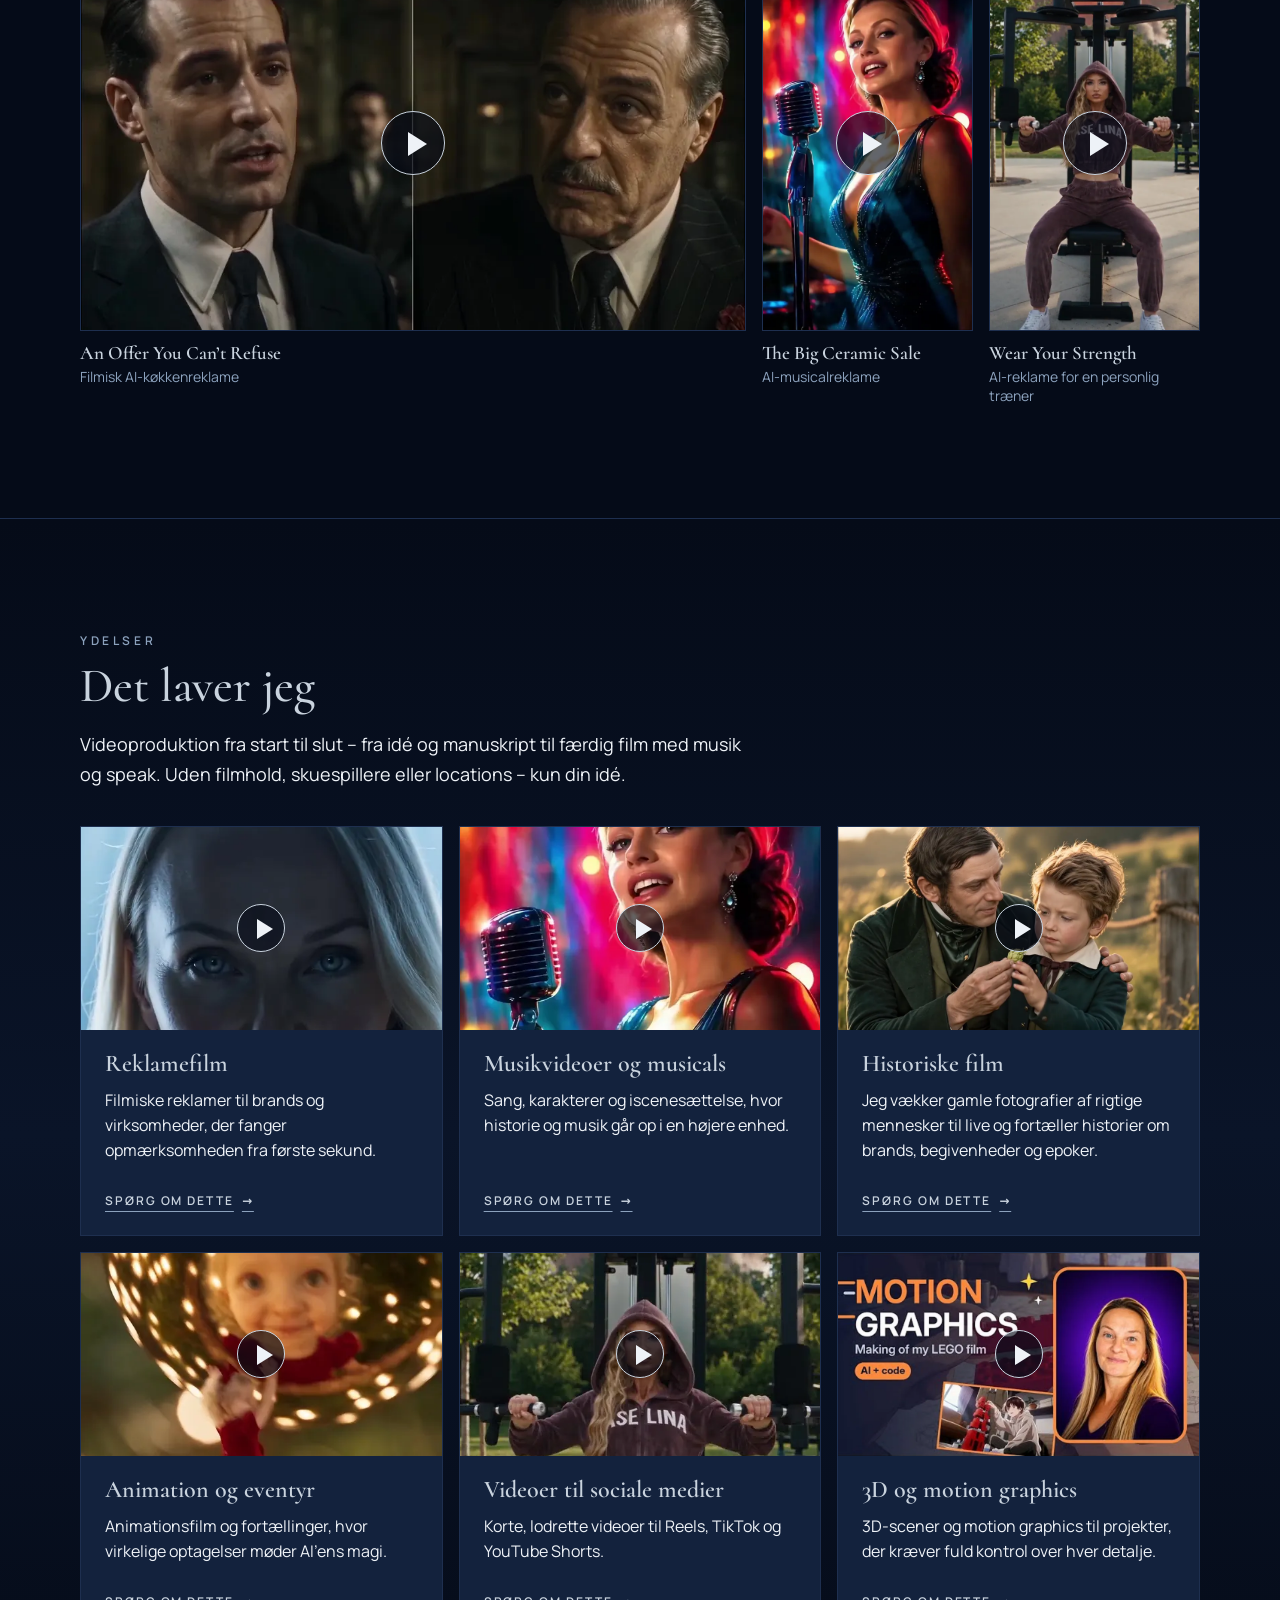
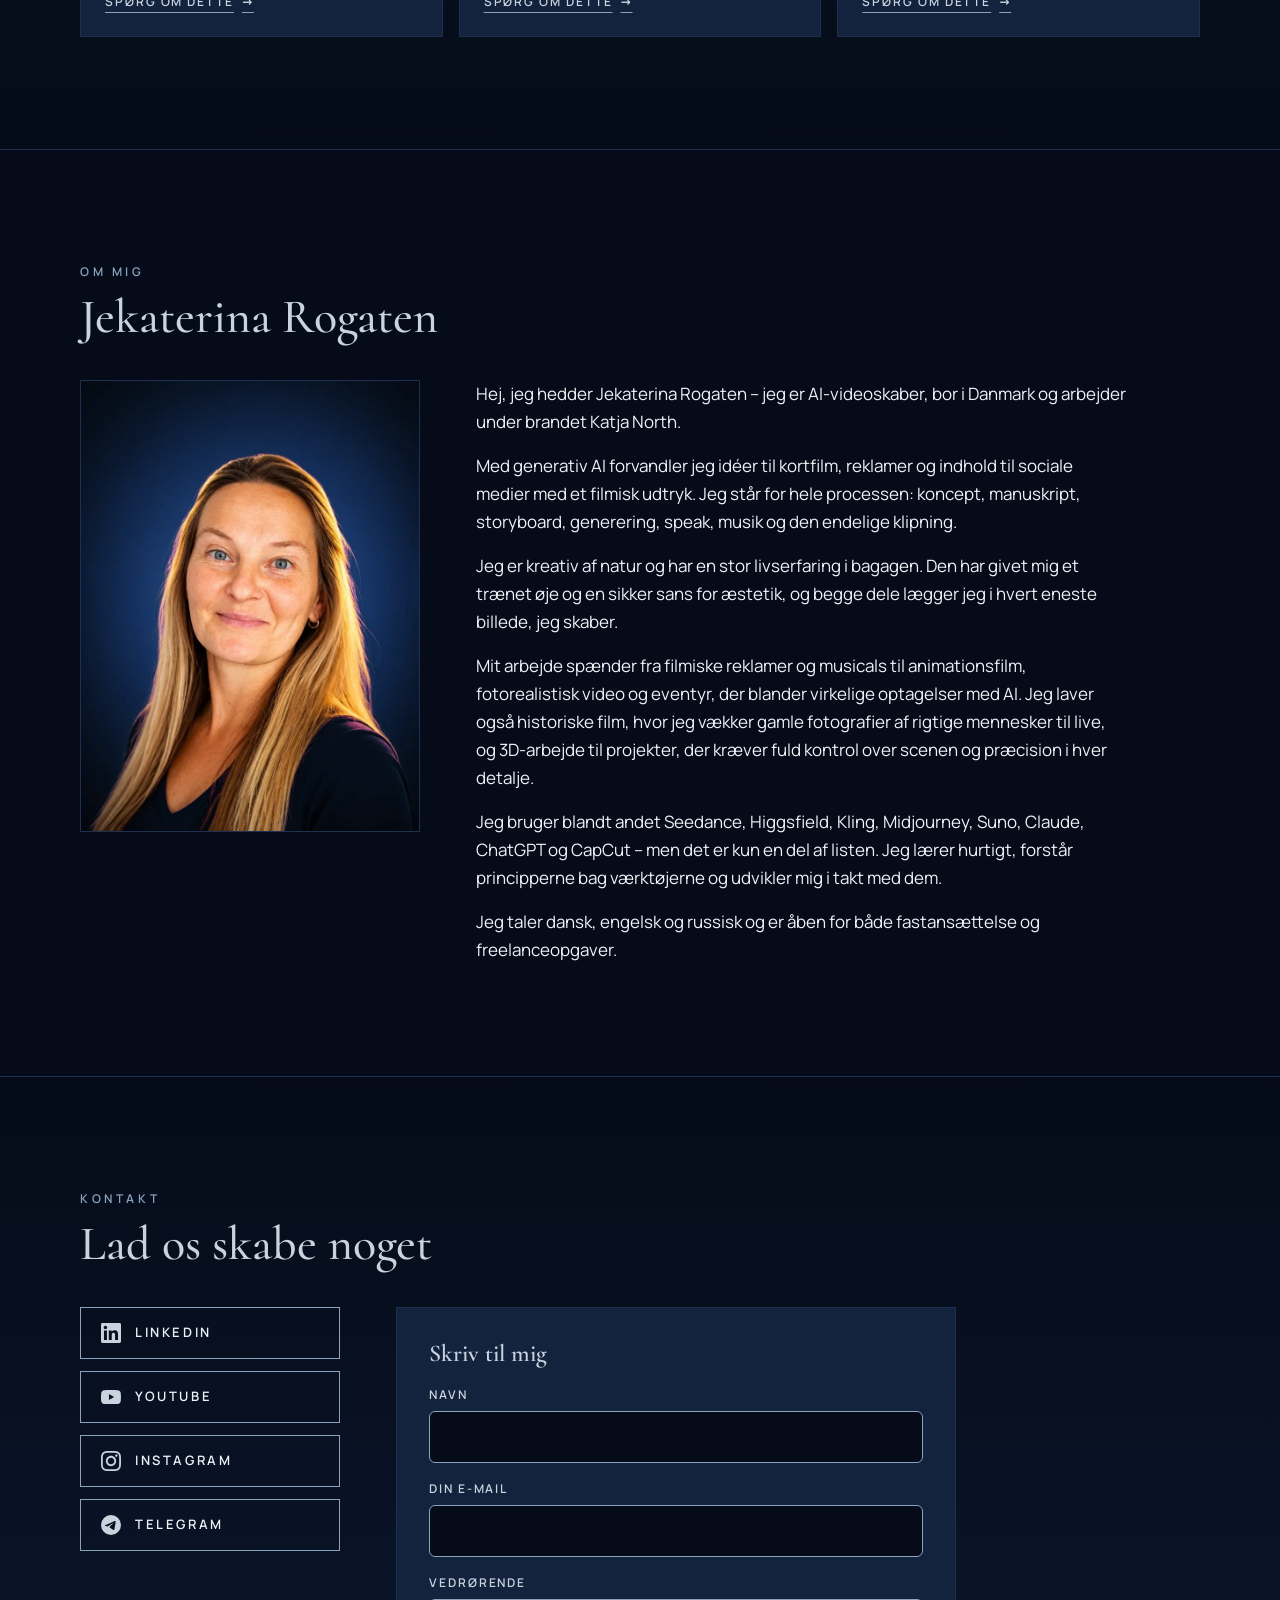
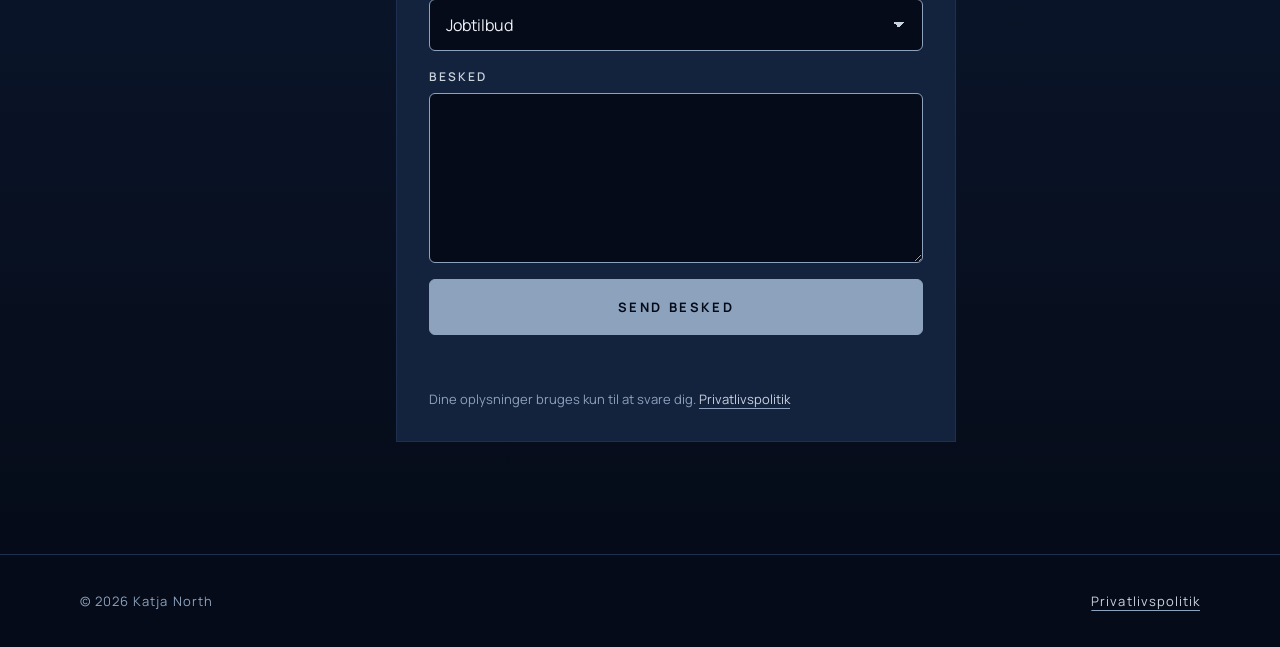
==== commit 8f46965b: "Ролик Motion Graphics Showreel; услуга 3D and motion graphics Co-Authored-By: Claude Sonnet 5.5 <nor" ====
--- a/da/index.html
+++ b/da/index.html
@@ -105,17 +105,23 @@
           <div class="frame"><button type="button" class="play-btn" data-yt="skiCRepiLbw" data-title="AI Commercials That People Actually Watch" aria-label="Afspil video: AI Commercials That People Actually Watch"><img src="../assets/img/covers/skiCRepiLbw.webp" width="540" height="960" alt="" loading="lazy" decoding="async"><span class="play" aria-hidden="true"></span></button></div>
           <figcaption><strong translate="no">AI Commercials That People Actually Watch</strong><span data-i18n="cap.p6">Brandfilm for Katja North</span></figcaption>
         </figure>
-        <figure id="ex-3d" class="video tall">
+        <figure class="video tall">
           <div class="frame"><button type="button" class="play-btn" data-yt="U9ZX_11K3Z4" data-title="From 3D Scene to Cinema" aria-label="Afspil video: From 3D Scene to Cinema"><img src="../assets/img/covers/U9ZX_11K3Z4.webp" width="540" height="960" alt="" loading="lazy" decoding="async"><span class="play" aria-hidden="true"></span></button></div>
           <figcaption><strong translate="no">From 3D Scene to Cinema</strong><span data-i18n="cap.p7">Fuld kontrol over hver detalje med AI</span></figcaption>
         </figure>
       </div>
       <div class="row-two">
-        <figure class="video wide">
-          <div class="frame"><button type="button" class="play-btn" data-yt="rHyy3uDkzoM" data-title="Home, We’ll Talk" aria-label="Afspil video: Home, We’ll Talk"><img src="../assets/img/covers/rHyy3uDkzoM.webp" width="960" height="540" alt="" loading="lazy" decoding="async"><span class="play" aria-hidden="true"></span></button></div>
-          <figcaption><strong translate="no">Home, We’ll Talk</strong><span data-i18n="cap.p4">En original sang og en surrealistisk musikvideo i gotisk fantasy-stil inspireret af Tim Burton</span></figcaption>
-          <a class="btn work-cta" href="#contact" data-i18n="hero.contact">Kontakt mig</a>
-        </figure>
+        <div class="row-stack">
+          <figure id="ex-motion" class="video wide">
+            <div class="frame"><button type="button" class="play-btn" data-yt="EWrwLJ4_ZkI" data-title="Motion Graphics Showreel" aria-label="Afspil video: Motion Graphics Showreel"><img src="../assets/img/covers/EWrwLJ4_ZkI.webp" width="960" height="540" alt="" loading="lazy" decoding="async"><span class="play" aria-hidden="true"></span></button></div>
+            <figcaption><strong translate="no">Motion Graphics Showreel</strong><span data-i18n="cap.n1">Tilblivelsen af min LEGO-film: motion graphics skabt med AI og kode</span></figcaption>
+          </figure>
+          <figure class="video wide">
+            <div class="frame"><button type="button" class="play-btn" data-yt="rHyy3uDkzoM" data-title="Home, We’ll Talk" aria-label="Afspil video: Home, We’ll Talk"><img src="../assets/img/covers/rHyy3uDkzoM.webp" width="960" height="540" alt="" loading="lazy" decoding="async"><span class="play" aria-hidden="true"></span></button></div>
+            <figcaption><strong translate="no">Home, We’ll Talk</strong><span data-i18n="cap.p4">En original sang og en surrealistisk musikvideo i gotisk fantasy-stil inspireret af Tim Burton</span></figcaption>
+            <a class="btn work-cta" href="#contact" data-i18n="hero.contact">Kontakt mig</a>
+          </figure>
+        </div>
         <figure class="video carousel-fig" id="carousel">
           <div class="carousel" role="region" aria-roledescription="carousel">
             <div class="car-track" tabindex="0">
@@ -212,10 +218,10 @@
           </div>
         </article>
         <article>
-          <a class="card-thumb" href="#ex-3d"><img src="../assets/img/covers/U9ZX_11K3Z4.webp" width="960" height="540" alt="" style="object-position:center 74%" loading="lazy" decoding="async"><span class="play" aria-hidden="true"></span><span class="sr" data-i18n="svc.example">Se eksempel</span></a>
-          <div class="card-body">
-            <h3 data-i18n="s6.t">3D-visualisering</h3>
-            <p data-i18n="s6.d">Til projekter, der kræver fuld kontrol over scenen og præcision i hver detalje.</p>
+          <a class="card-thumb" href="#ex-motion"><img src="../assets/img/covers/EWrwLJ4_ZkI.webp" width="960" height="540" alt="" loading="lazy" decoding="async"><span class="play" aria-hidden="true"></span><span class="sr" data-i18n="svc.example">Se eksempel</span></a>
+          <div class="card-body">
+            <h3 data-i18n="s6.t">3D og motion graphics</h3>
+            <p data-i18n="s6.d">3D-scener og motion graphics til projekter, der kræver fuld kontrol over hver detalje.</p>
             <div class="card-actions">
               <a class="card-link" href="#contact-form" data-ask data-i18n="svc.ask">Spørg om dette</a>
             </div>
--- a/assets/css/style.css
+++ b/assets/css/style.css
@@ -126,6 +126,7 @@
 .hero-text{position:absolute;left:0;right:0;bottom:0;z-index:2;display:flex;flex-direction:column;align-items:center;gap:14px;padding:0 20px max(48px,calc(env(safe-area-inset-bottom,0px) + 24px));text-align:center;transition:opacity 1.6s ease .9s,transform 1.6s ease .9s,visibility 0s linear .9s}
 .hero-actions{display:flex;flex-wrap:wrap;justify-content:center;gap:12px;margin-top:6px}
 /* пока у раздела класс .intro: низ не затемнён, надписи нет. Класс снимает main.js (через 4 с после старта ролика) */
+.hero.quick::after,.hero.quick .hero-text{transition:none}   /* экономия/запрет автозапуска: текст сразу, без плавного появления */
 .hero.intro::after{opacity:0}
 .hero.intro .hero-text{opacity:0;visibility:hidden;transform:translateY(14px);transition-delay:0s}
 @media (orientation:landscape) and (max-height:560px){
@@ -242,6 +243,7 @@
 
 /* ---------- Карусель «Maria in Wonderland» ---------- */
 .row-two{align-items:start}
+.row-stack{display:flex;flex-direction:column;gap:24px;min-width:0}
 .carousel-fig{align-items:flex-start}
 .carousel-fig figcaption,.car-dots{width:100%;max-width:440px}
 .carousel{position:relative;width:100%;max-width:440px}
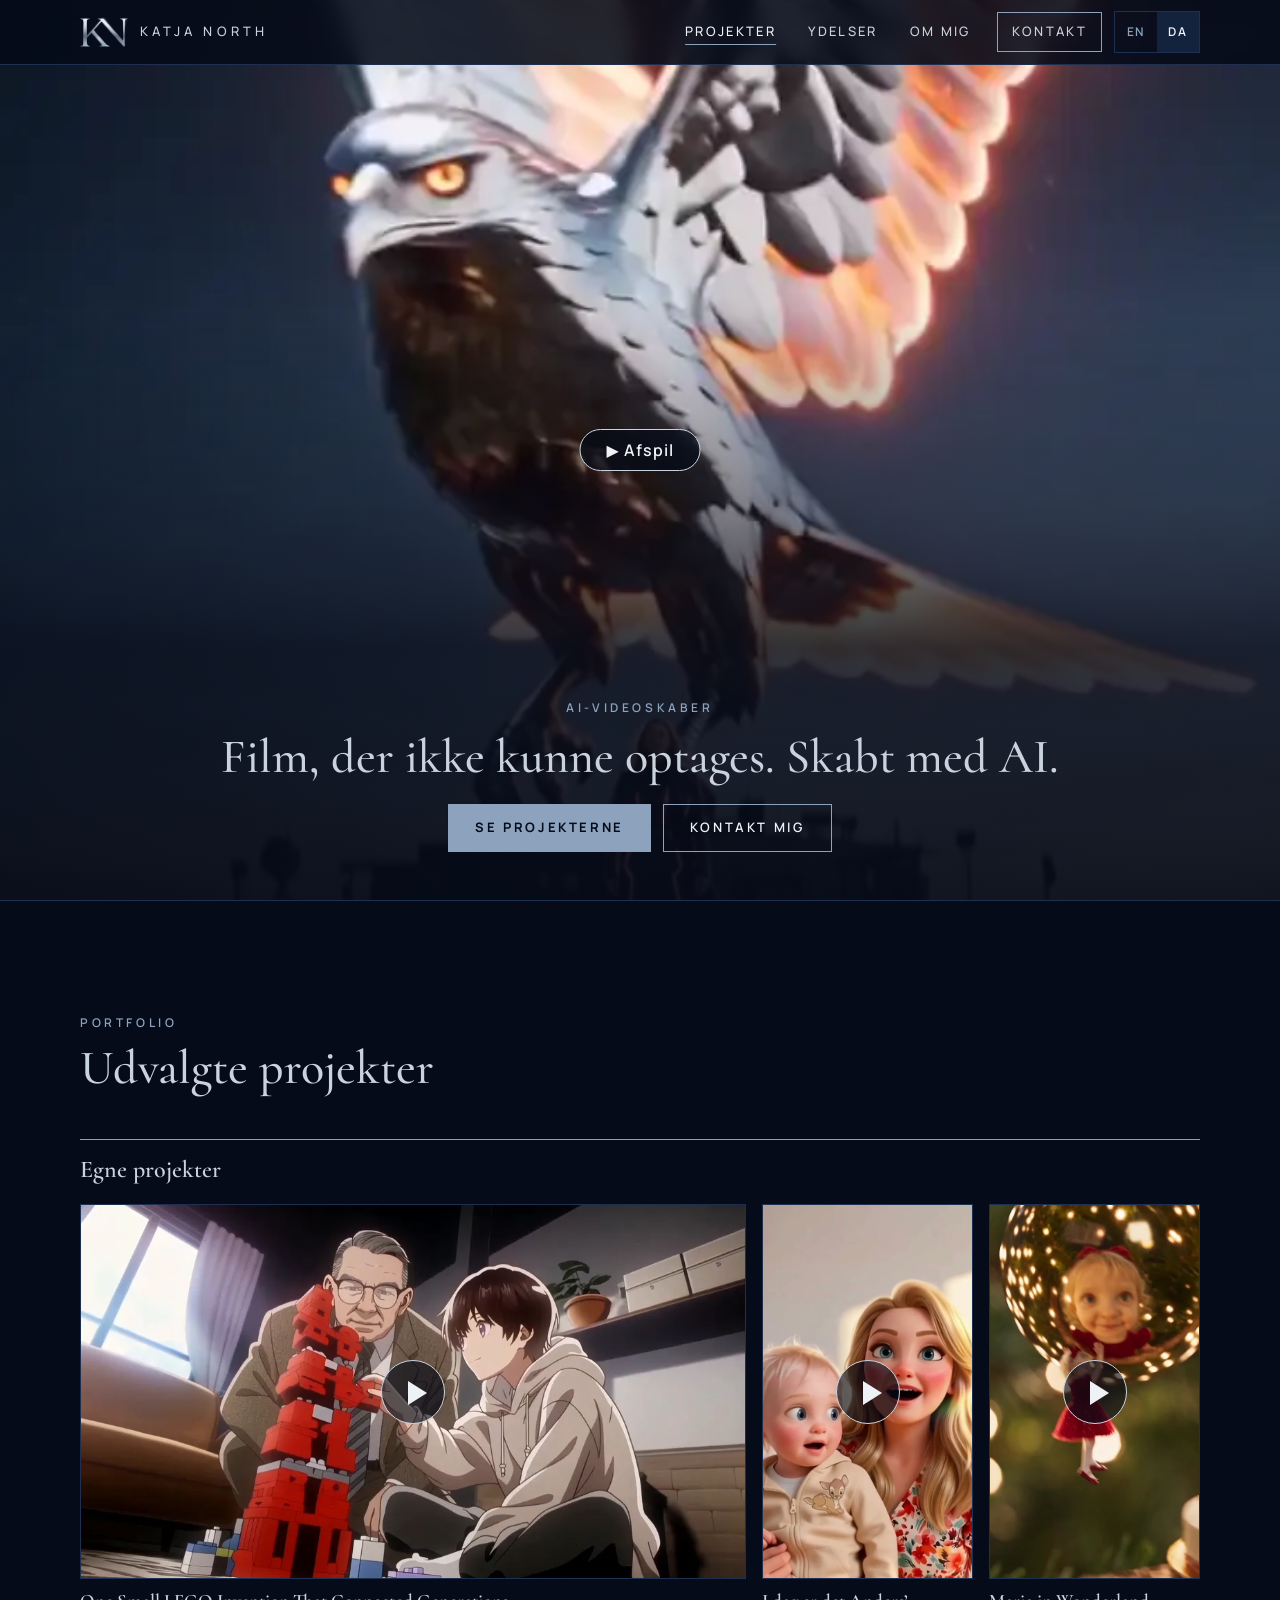
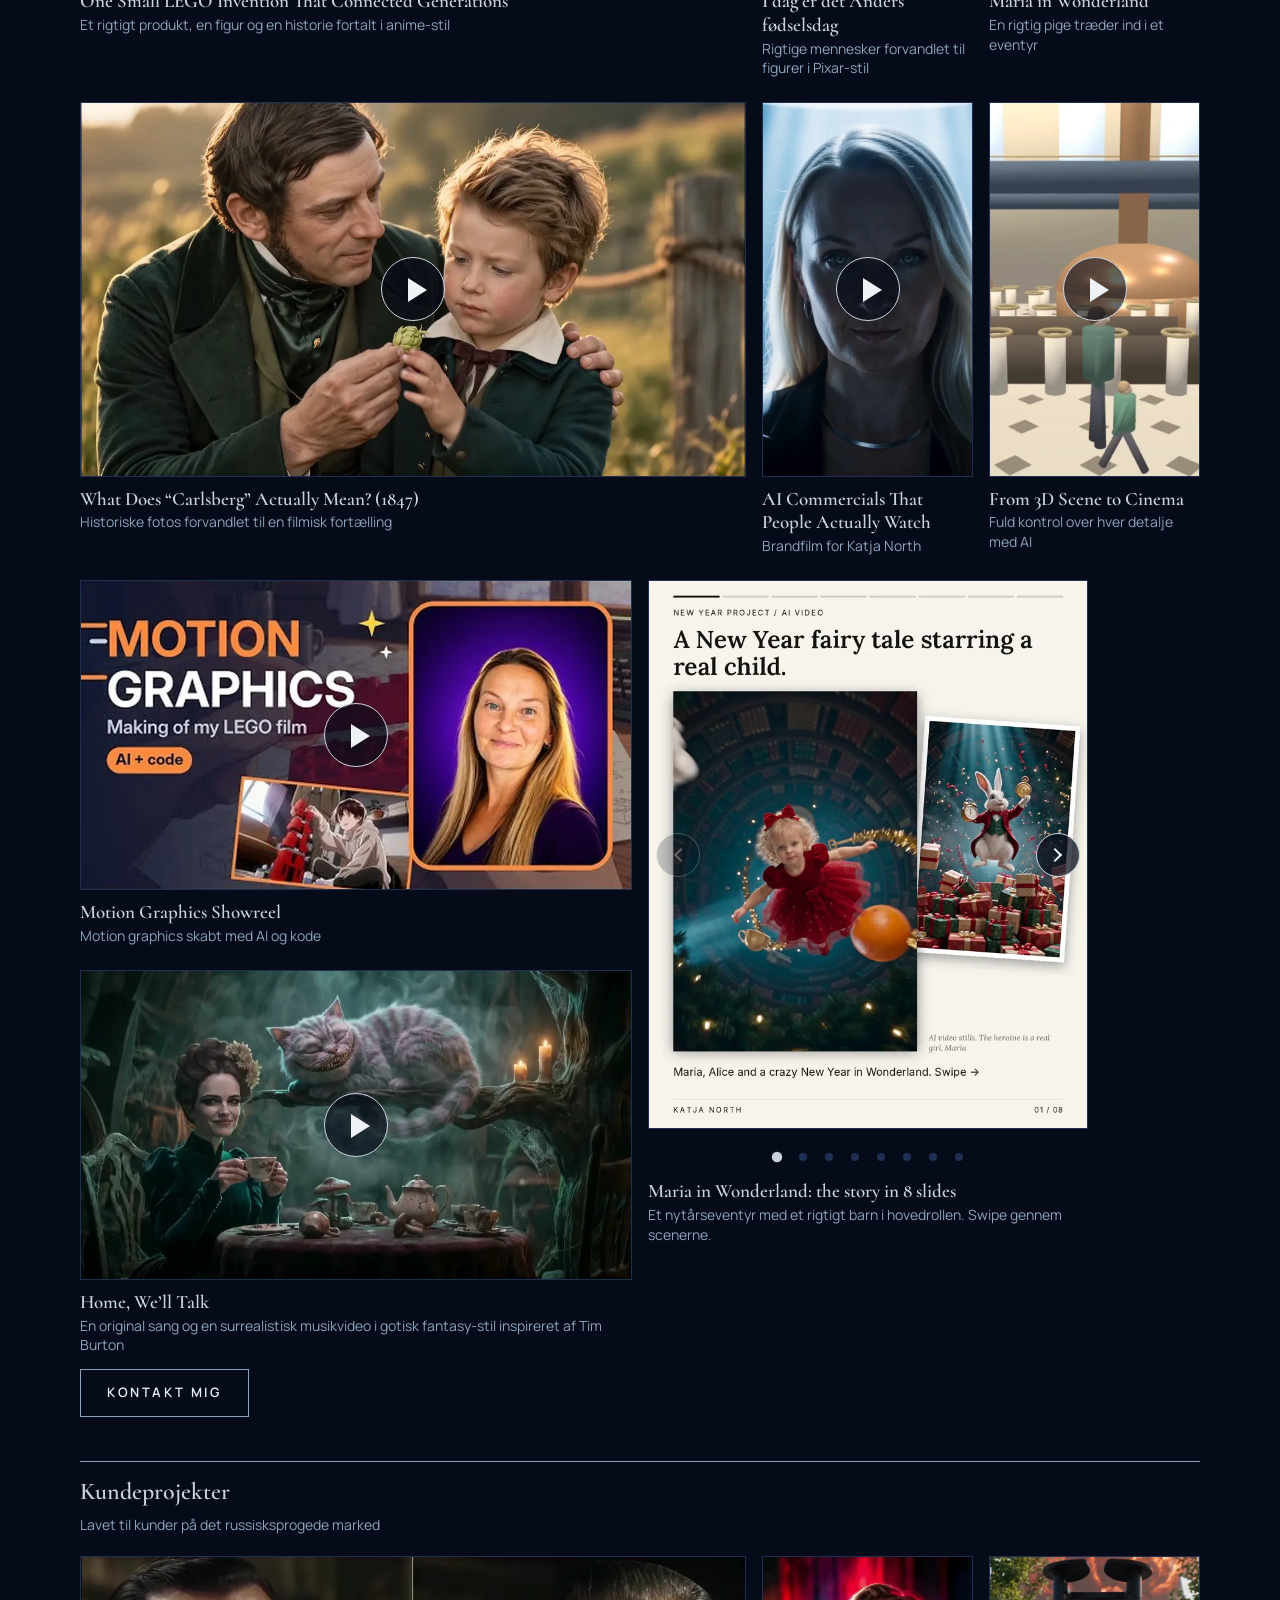
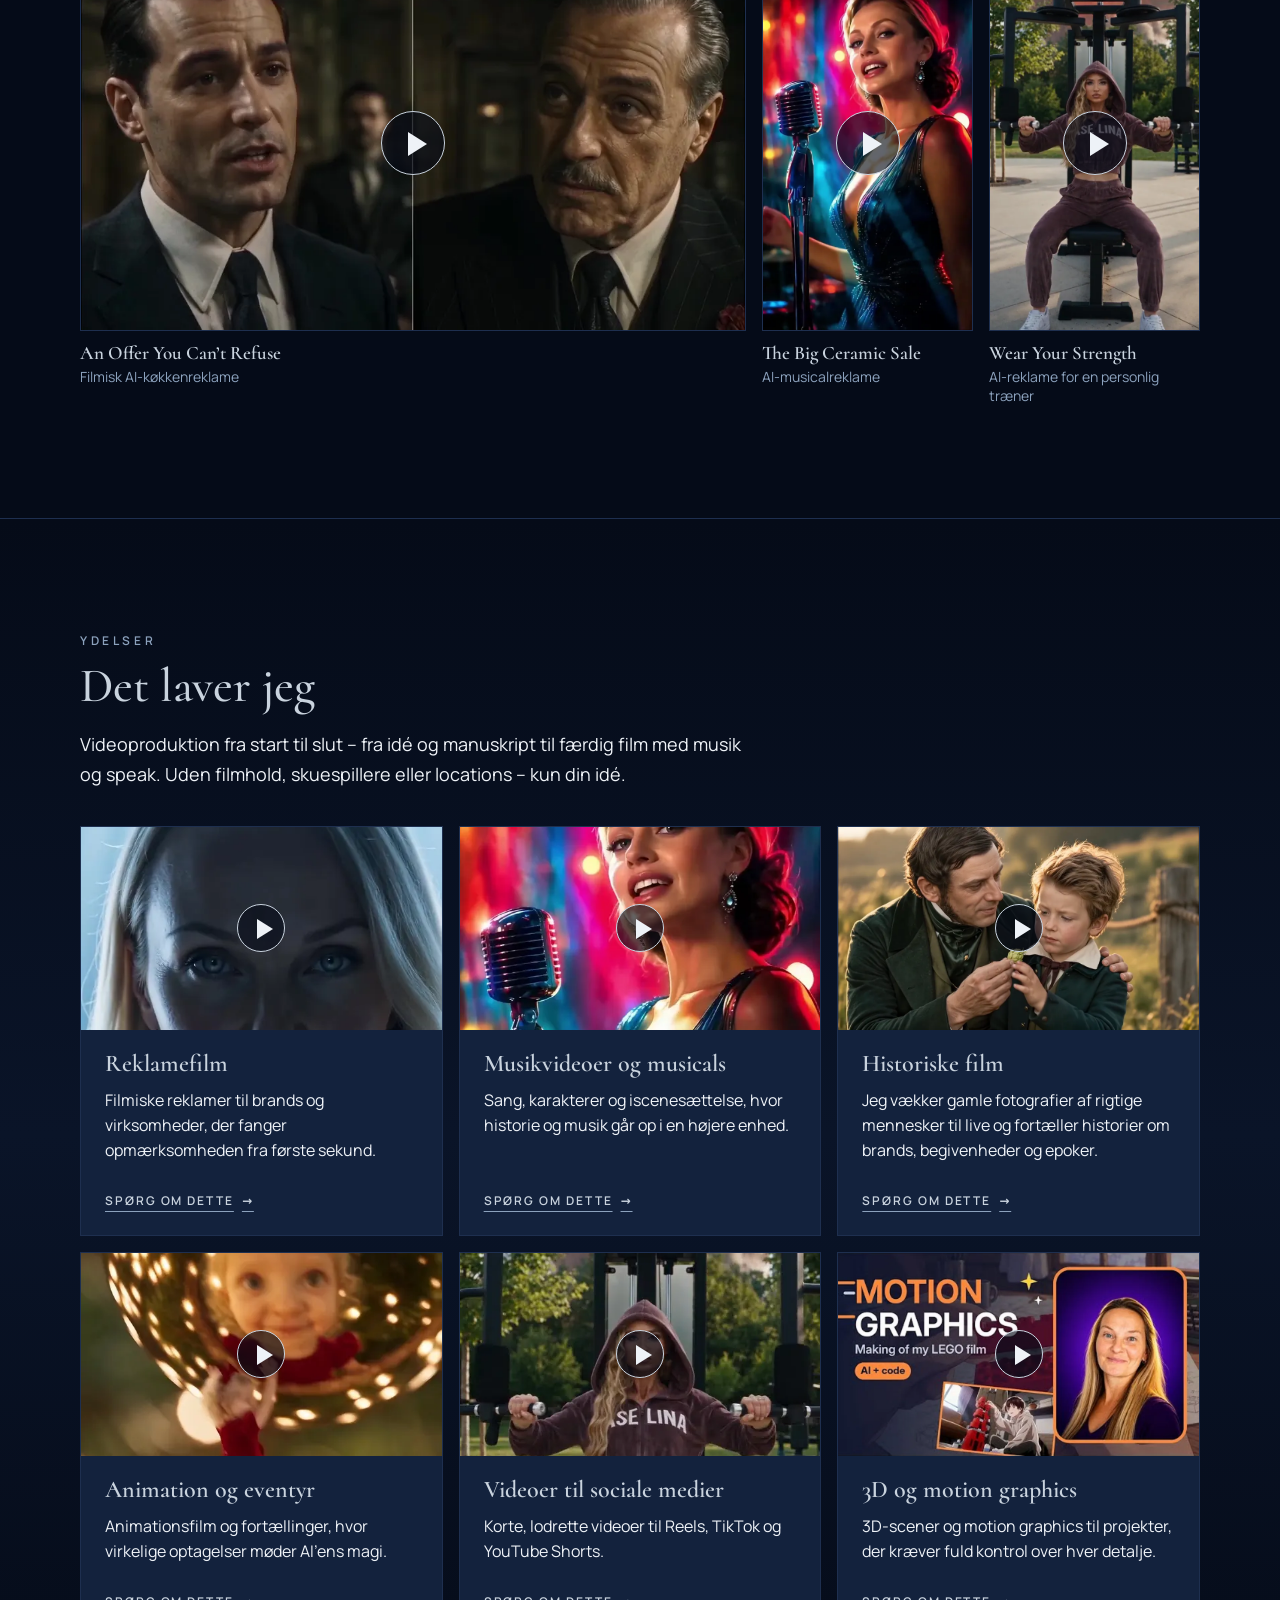
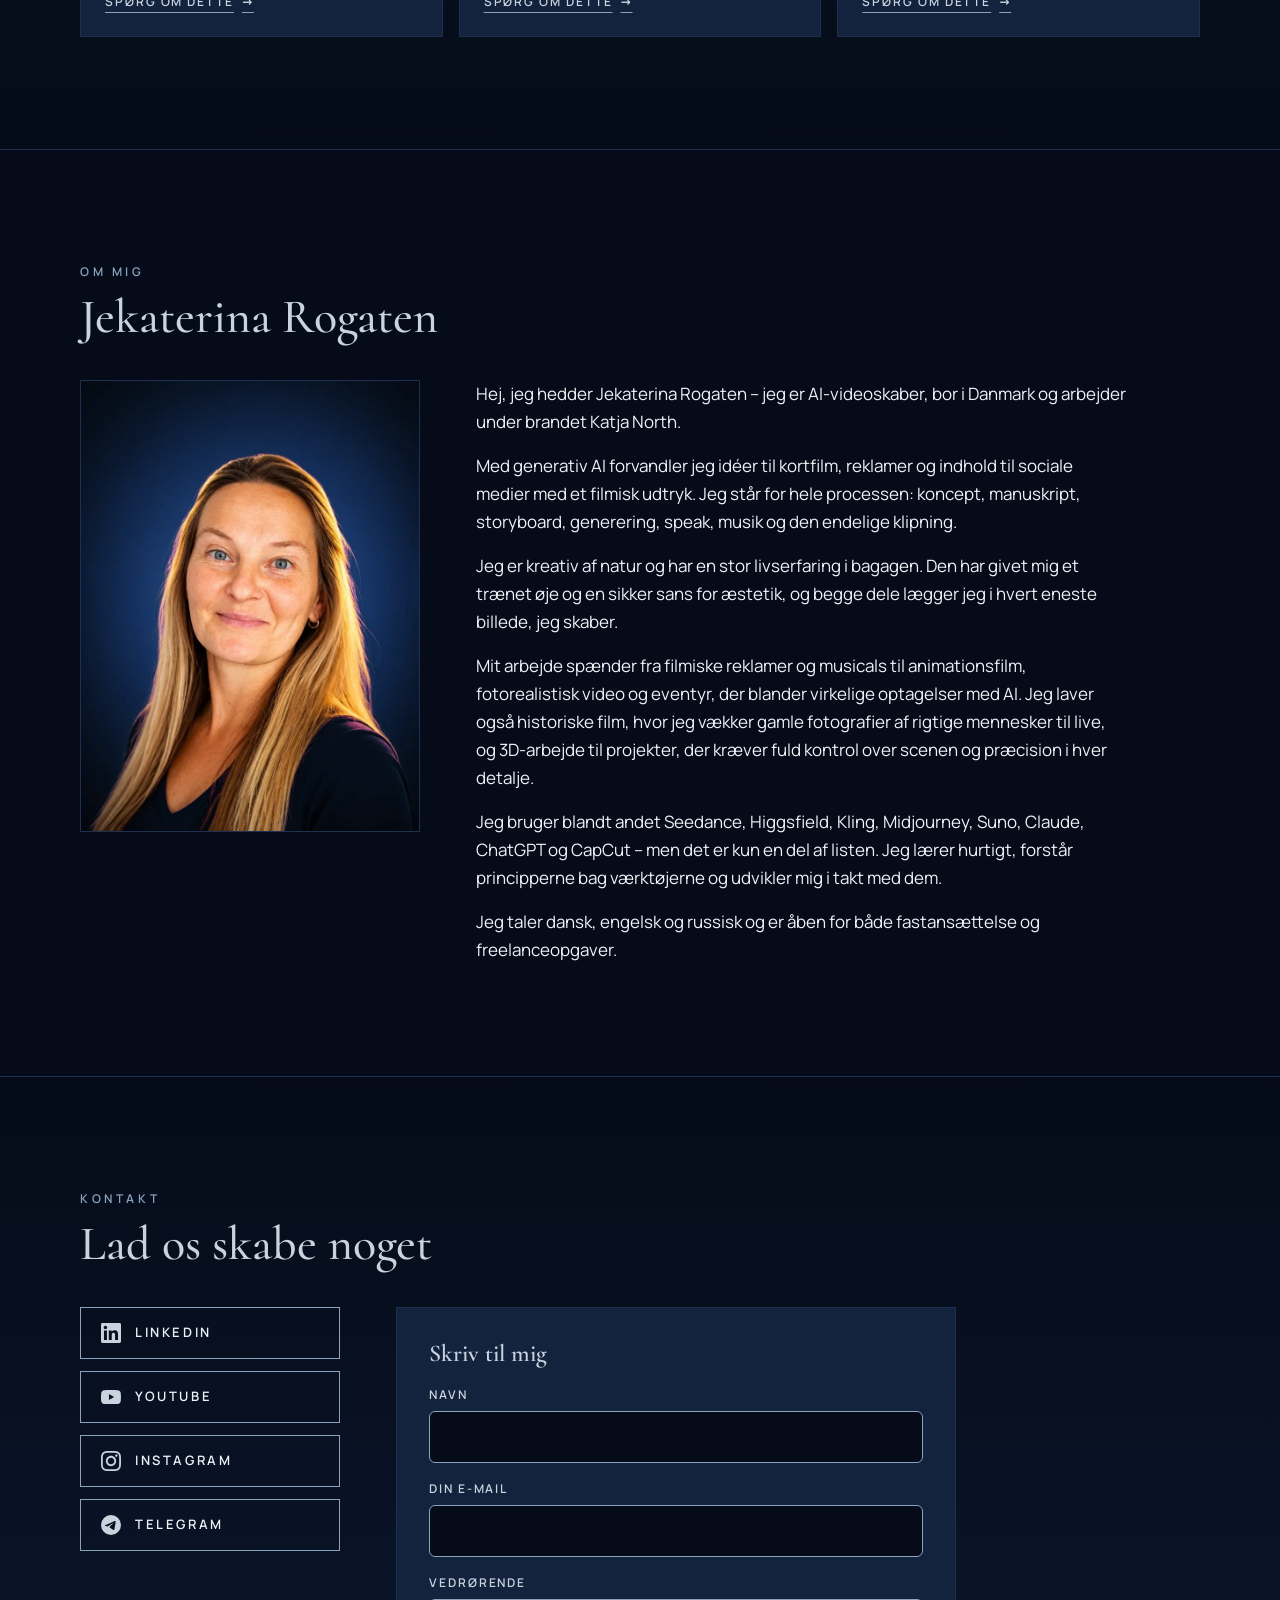
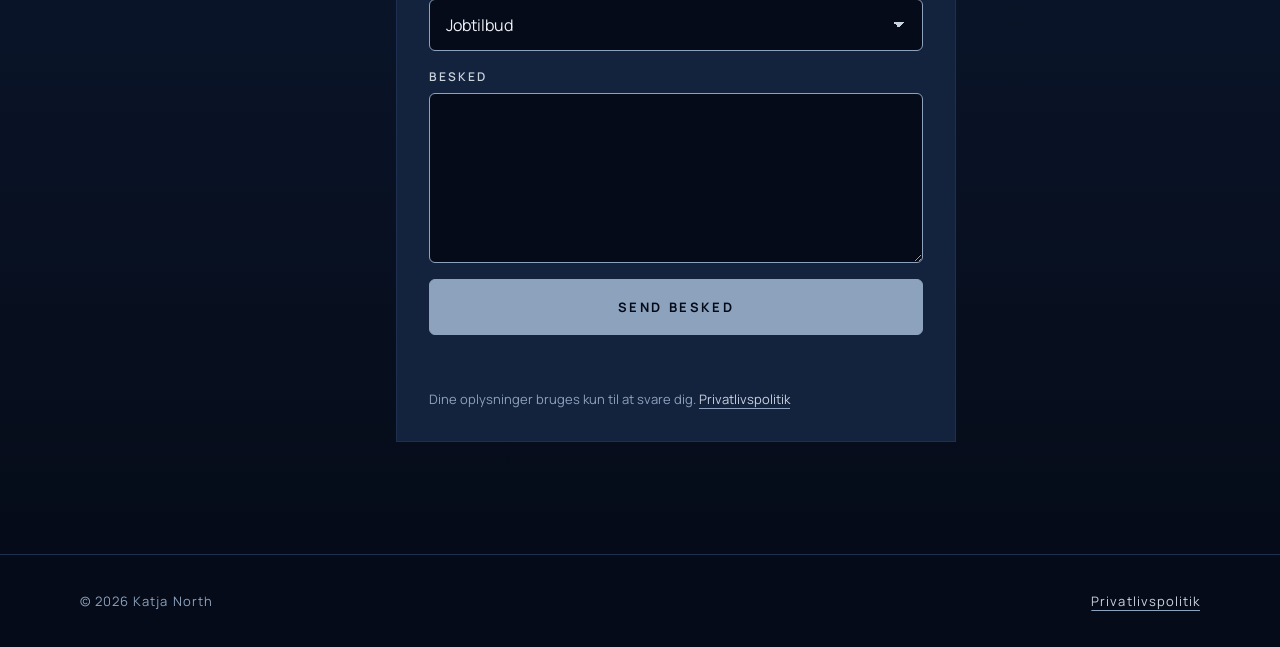
==== commit 2a07a2ac: "Motion: короткое описание, кадр в карточке услуги слева Co-Authored-By: Claude Sonnet 5.5 <noreply@a" ====
--- a/da/index.html
+++ b/da/index.html
@@ -114,7 +114,7 @@
         <div class="row-stack">
           <figure id="ex-motion" class="video wide">
             <div class="frame"><button type="button" class="play-btn" data-yt="EWrwLJ4_ZkI" data-title="Motion Graphics Showreel" aria-label="Afspil video: Motion Graphics Showreel"><img src="../assets/img/covers/EWrwLJ4_ZkI.webp" width="960" height="540" alt="" loading="lazy" decoding="async"><span class="play" aria-hidden="true"></span></button></div>
-            <figcaption><strong translate="no">Motion Graphics Showreel</strong><span data-i18n="cap.n1">Tilblivelsen af min LEGO-film: motion graphics skabt med AI og kode</span></figcaption>
+            <figcaption><strong translate="no">Motion Graphics Showreel</strong><span data-i18n="cap.n1">Motion graphics skabt med AI og kode</span></figcaption>
           </figure>
           <figure class="video wide">
             <div class="frame"><button type="button" class="play-btn" data-yt="rHyy3uDkzoM" data-title="Home, We’ll Talk" aria-label="Afspil video: Home, We’ll Talk"><img src="../assets/img/covers/rHyy3uDkzoM.webp" width="960" height="540" alt="" loading="lazy" decoding="async"><span class="play" aria-hidden="true"></span></button></div>
@@ -218,7 +218,7 @@
           </div>
         </article>
         <article>
-          <a class="card-thumb" href="#ex-motion"><img src="../assets/img/covers/EWrwLJ4_ZkI.webp" width="960" height="540" alt="" loading="lazy" decoding="async"><span class="play" aria-hidden="true"></span><span class="sr" data-i18n="svc.example">Se eksempel</span></a>
+          <a class="card-thumb" href="#ex-motion"><img src="../assets/img/covers/EWrwLJ4_ZkI.webp" width="960" height="540" alt="" style="object-position:left center" loading="lazy" decoding="async"><span class="play" aria-hidden="true"></span><span class="sr" data-i18n="svc.example">Se eksempel</span></a>
           <div class="card-body">
             <h3 data-i18n="s6.t">3D og motion graphics</h3>
             <p data-i18n="s6.d">3D-scener og motion graphics til projekter, der kræver fuld kontrol over hver detalje.</p>
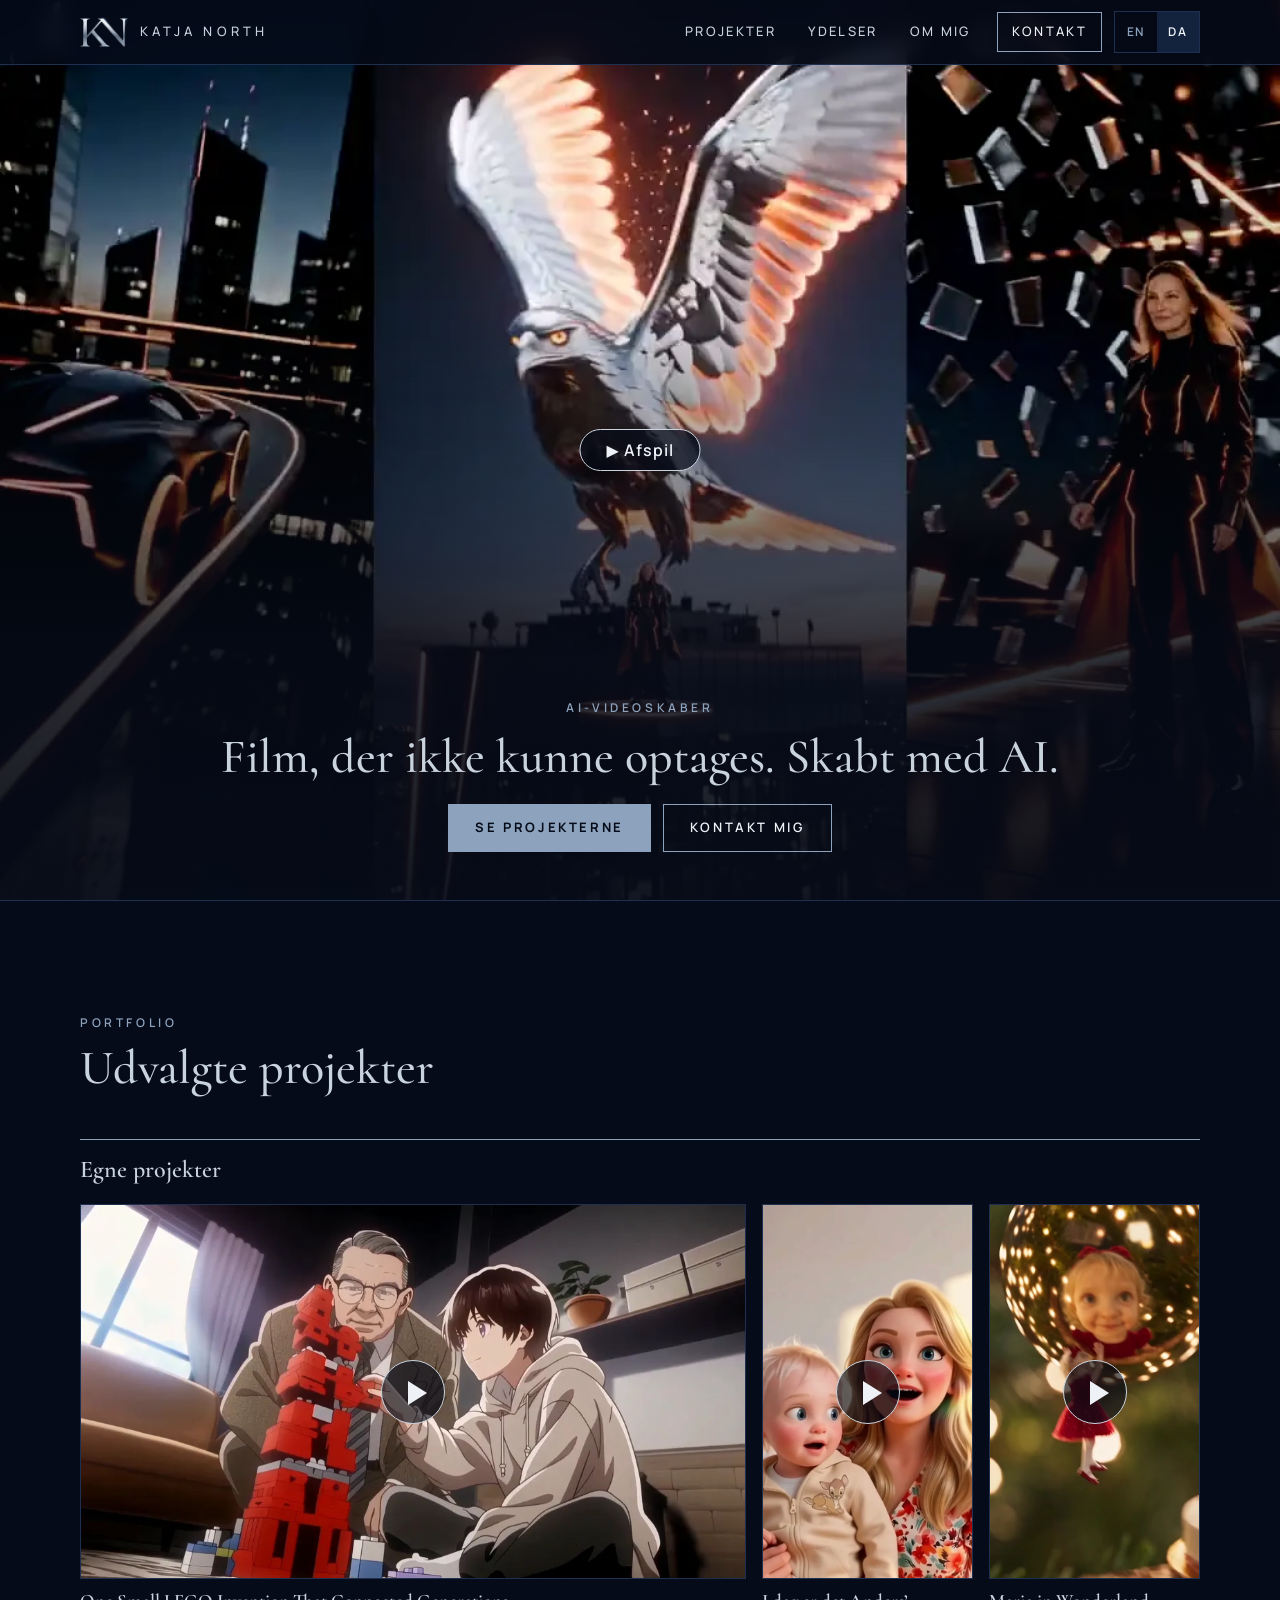
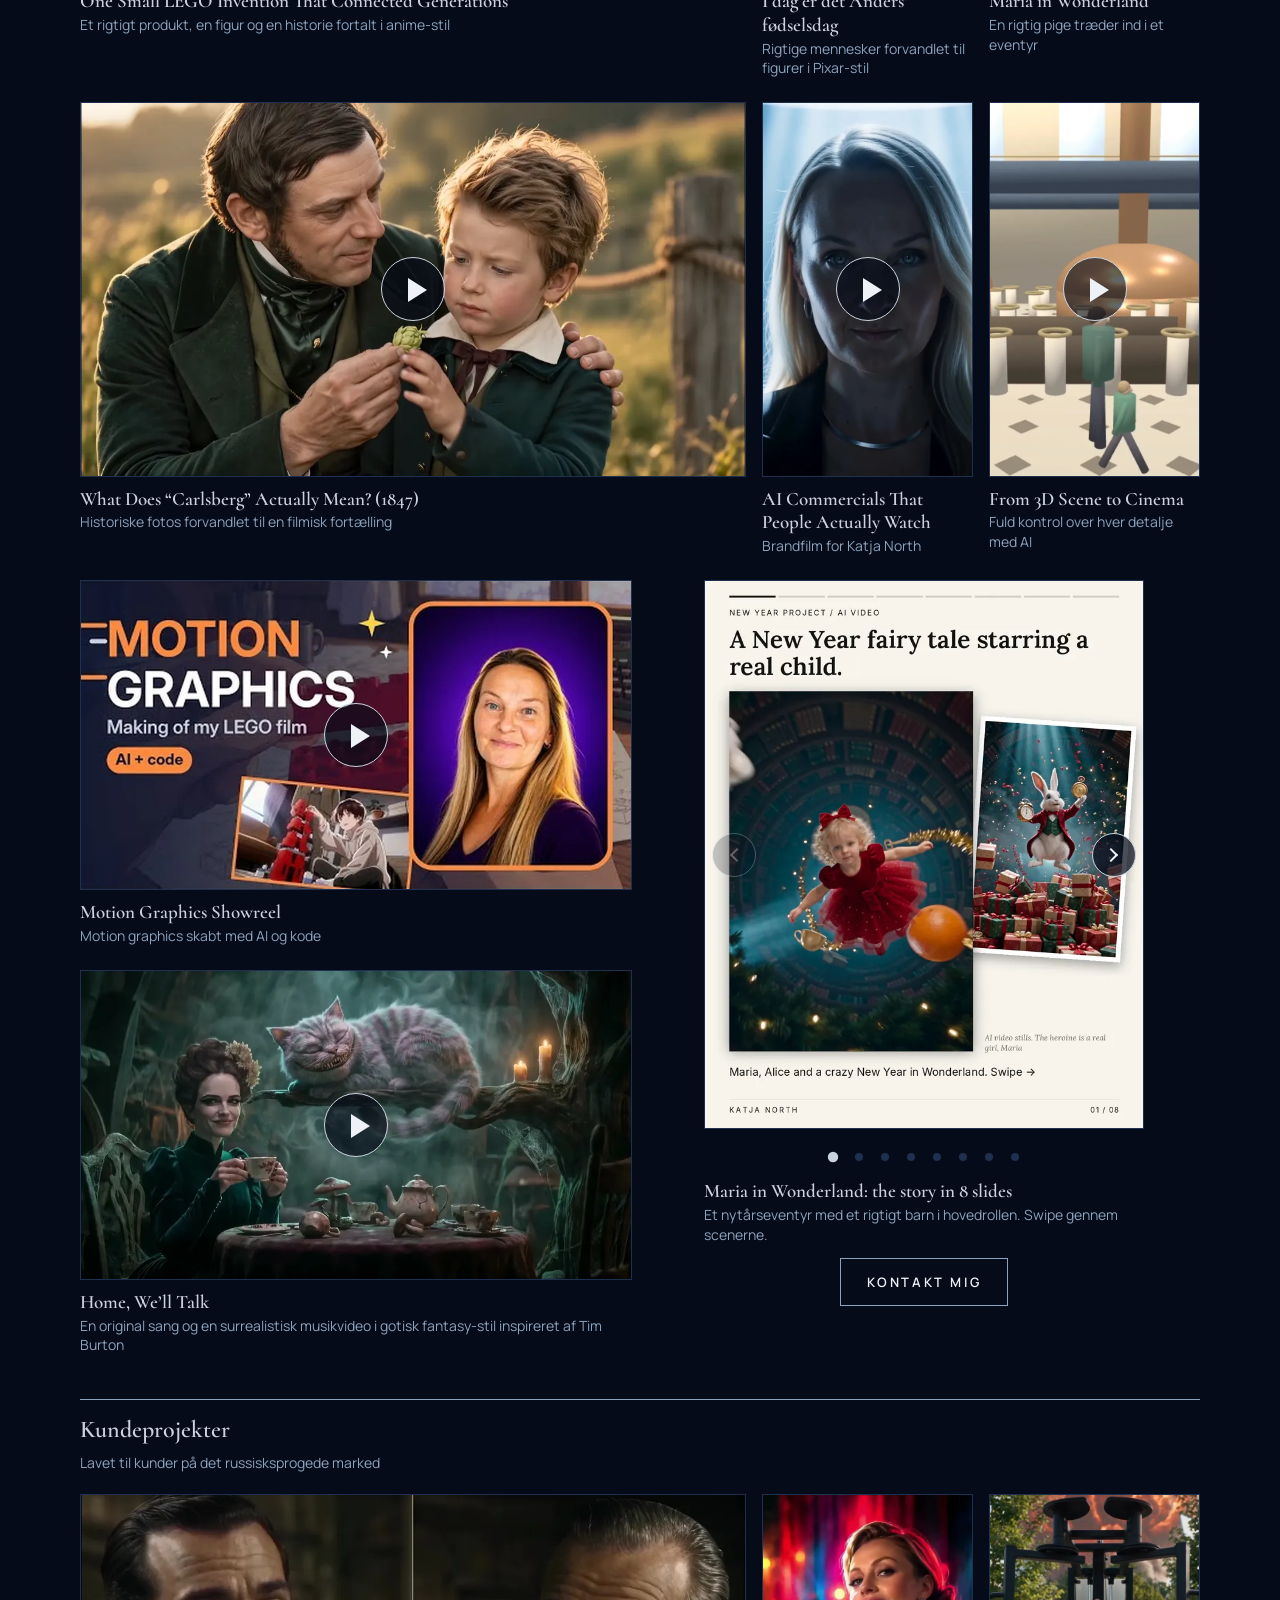
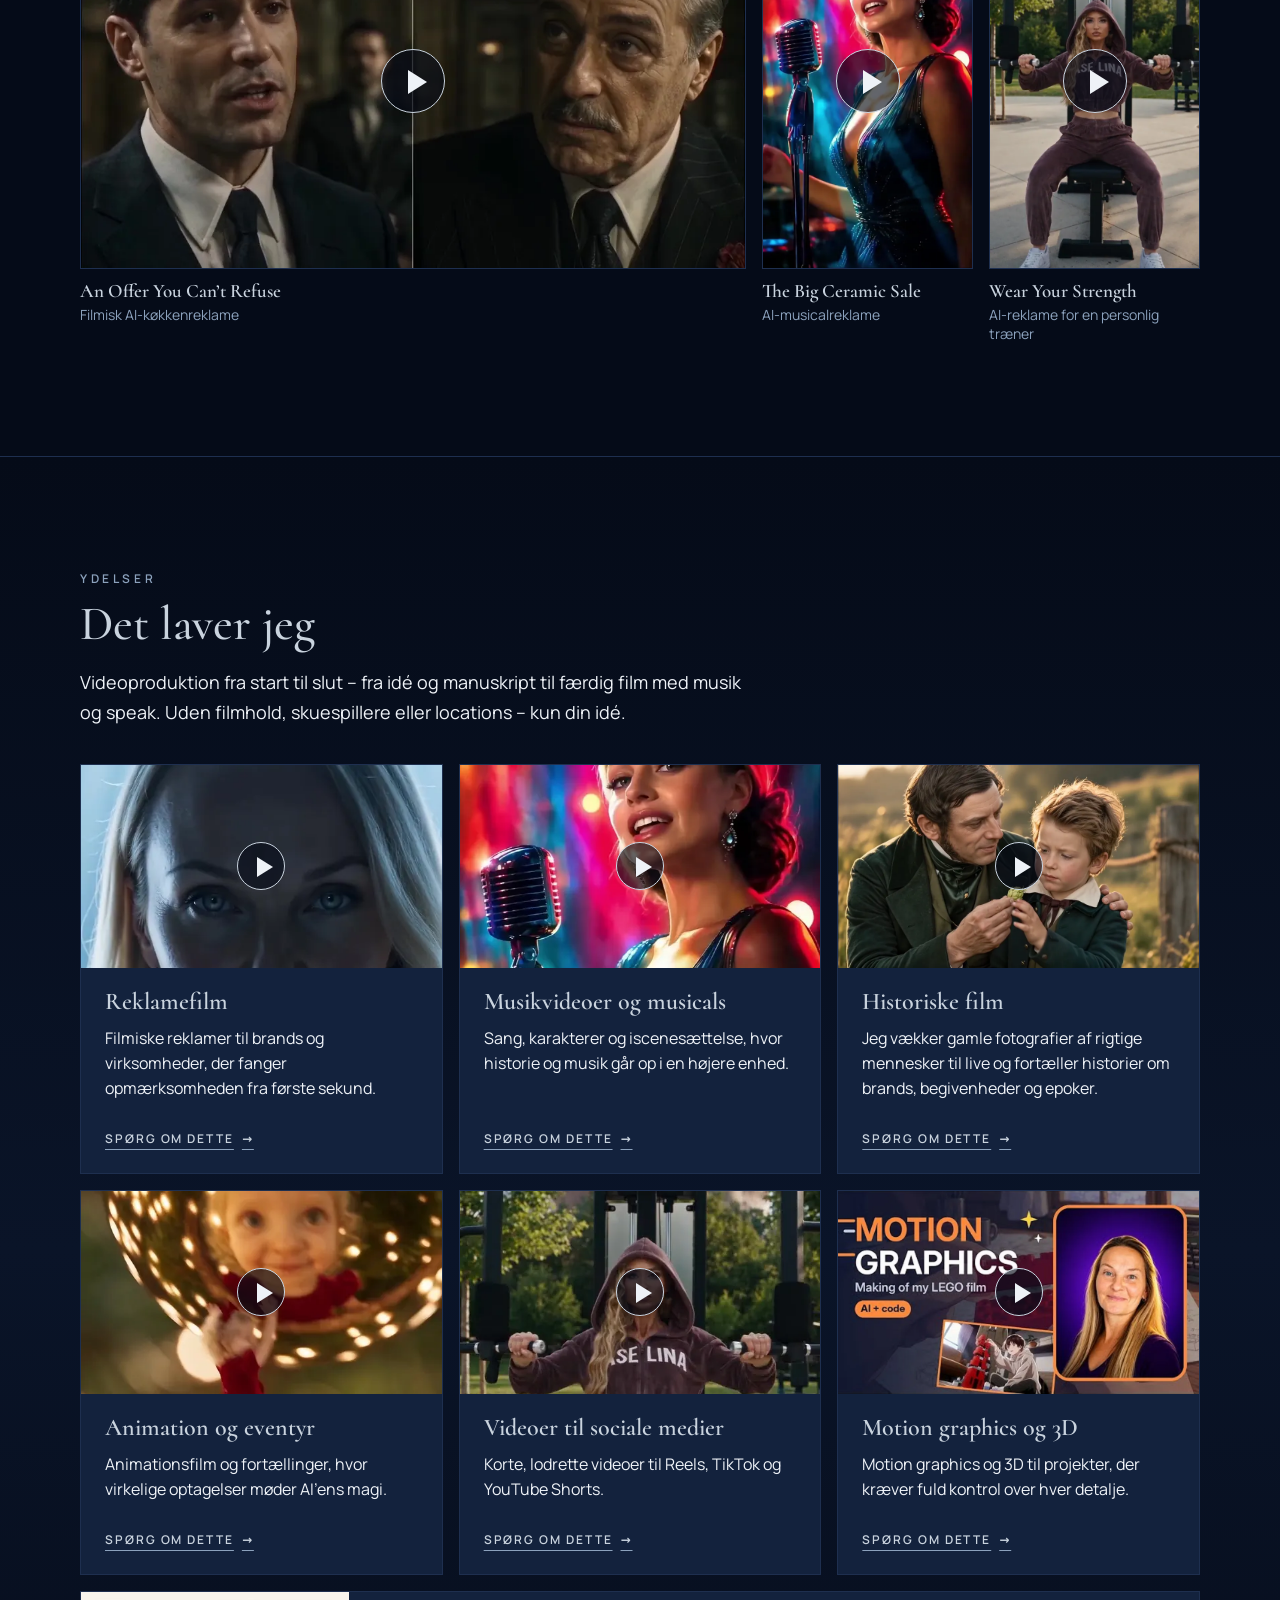
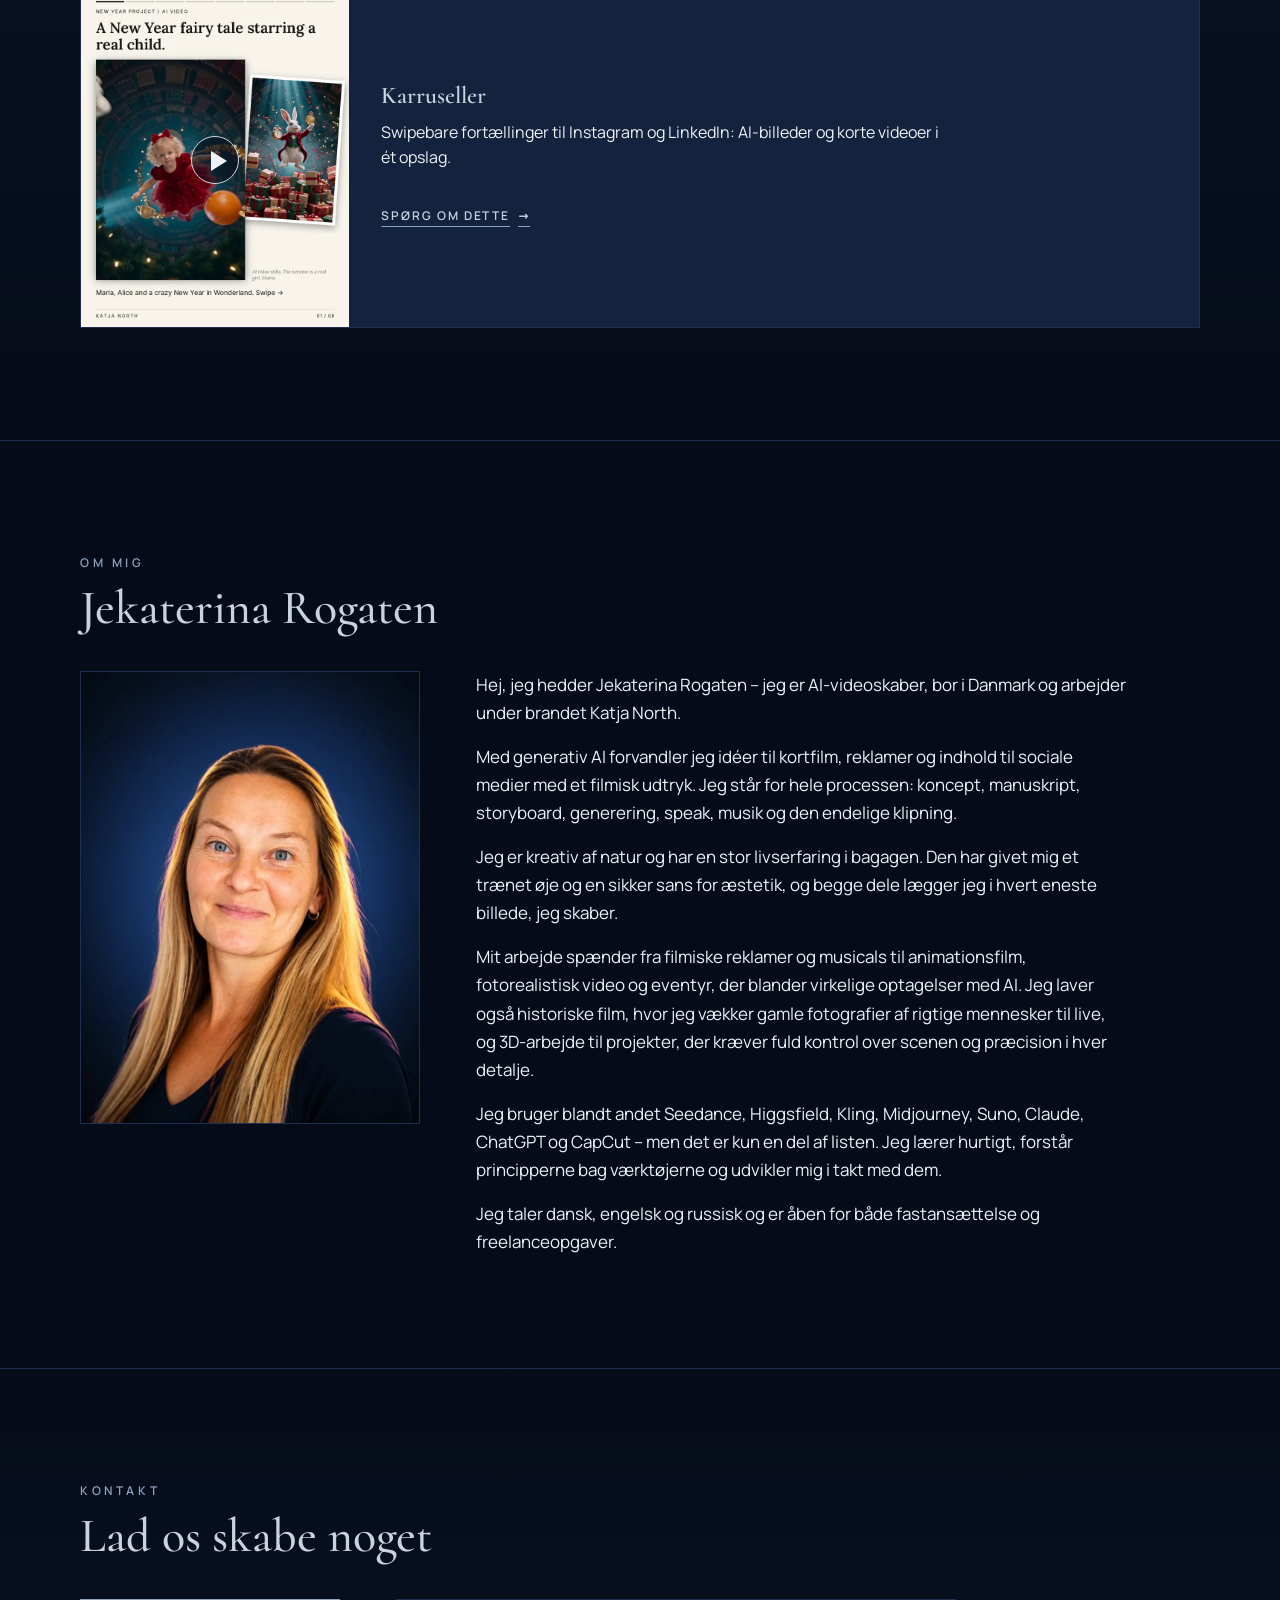
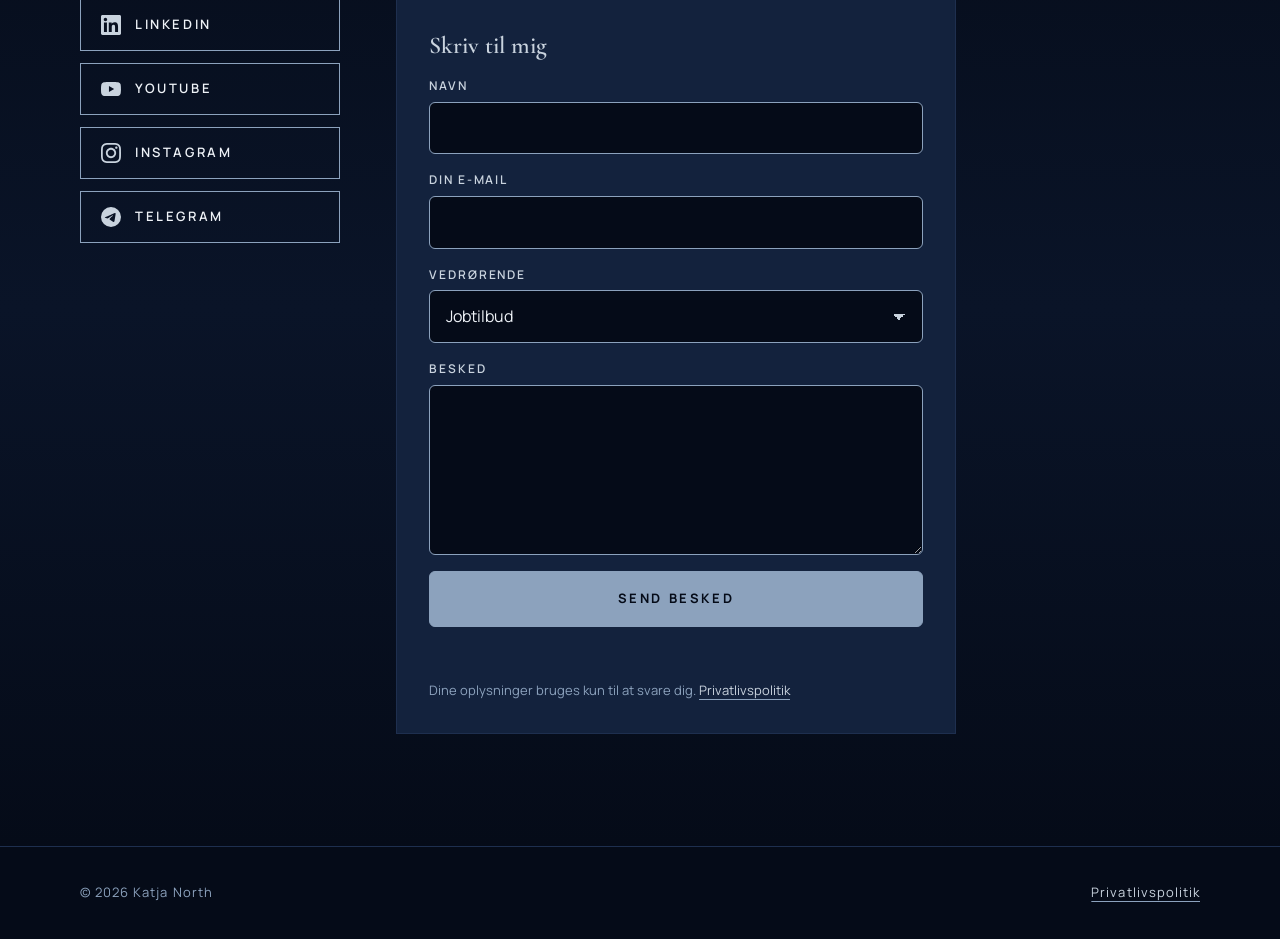
==== commit 435b8900: "Карусель по центру, кнопка под ней; карточка Motion graphics and 3D; карточка услуг Carousels Co-Aut" ====
--- a/da/index.html
+++ b/da/index.html
@@ -119,8 +119,7 @@
           <figure class="video wide">
             <div class="frame"><button type="button" class="play-btn" data-yt="rHyy3uDkzoM" data-title="Home, We’ll Talk" aria-label="Afspil video: Home, We’ll Talk"><img src="../assets/img/covers/rHyy3uDkzoM.webp" width="960" height="540" alt="" loading="lazy" decoding="async"><span class="play" aria-hidden="true"></span></button></div>
             <figcaption><strong translate="no">Home, We’ll Talk</strong><span data-i18n="cap.p4">En original sang og en surrealistisk musikvideo i gotisk fantasy-stil inspireret af Tim Burton</span></figcaption>
-            <a class="btn work-cta" href="#contact" data-i18n="hero.contact">Kontakt mig</a>
-          </figure>
+            </figure>
         </div>
         <figure class="video carousel-fig" id="carousel">
           <div class="carousel" role="region" aria-roledescription="carousel">
@@ -139,6 +138,7 @@
           </div>
           <div class="car-dots"></div>
           <figcaption><strong translate="no">Maria in Wonderland: the story in 8 slides</strong><span data-i18n="cap.p9">Et nytårseventyr med et rigtigt barn i hovedrollen. Swipe gennem scenerne.</span></figcaption>
+          <a class="btn work-cta" href="#contact" data-i18n="hero.contact">Kontakt mig</a>
         </figure>
       </div>
 
@@ -220,8 +220,18 @@
         <article>
           <a class="card-thumb" href="#ex-motion"><img src="../assets/img/covers/EWrwLJ4_ZkI.webp" width="960" height="540" alt="" style="object-position:left center" loading="lazy" decoding="async"><span class="play" aria-hidden="true"></span><span class="sr" data-i18n="svc.example">Se eksempel</span></a>
           <div class="card-body">
-            <h3 data-i18n="s6.t">3D og motion graphics</h3>
-            <p data-i18n="s6.d">3D-scener og motion graphics til projekter, der kræver fuld kontrol over hver detalje.</p>
+            <h3 data-i18n="s6.t">Motion graphics og 3D</h3>
+            <p data-i18n="s6.d">Motion graphics og 3D til projekter, der kræver fuld kontrol over hver detalje.</p>
+            <div class="card-actions">
+              <a class="card-link" href="#contact-form" data-ask data-i18n="svc.ask">Spørg om dette</a>
+            </div>
+          </div>
+        </article>
+        <article>
+          <a class="card-thumb" href="#carousel"><img src="../assets/carousel/s01.webp" width="720" height="900" alt="" loading="lazy" decoding="async"><span class="play" aria-hidden="true"></span><span class="sr" data-i18n="svc.example">Se eksempel</span></a>
+          <div class="card-body">
+            <h3 data-i18n="s7.t">Karruseller</h3>
+            <p data-i18n="s7.d">Swipebare fortællinger til Instagram og LinkedIn: AI-billeder og korte videoer i ét opslag.</p>
             <div class="card-actions">
               <a class="card-link" href="#contact-form" data-ask data-i18n="svc.ask">Spørg om dette</a>
             </div>
--- a/assets/css/style.css
+++ b/assets/css/style.css
@@ -244,7 +244,7 @@
 /* ---------- Карусель «Maria in Wonderland» ---------- */
 .row-two{align-items:start}
 .row-stack{display:flex;flex-direction:column;gap:24px;min-width:0}
-.carousel-fig{align-items:flex-start}
+.carousel-fig{align-items:center}
 .carousel-fig figcaption,.car-dots{width:100%;max-width:440px}
 .carousel{position:relative;width:100%;max-width:440px}
 .car-track{display:flex;overflow-x:auto;scroll-snap-type:x mandatory;overscroll-behavior-x:contain;scrollbar-width:none;border:1px solid var(--line);background:var(--surface)}
@@ -265,6 +265,26 @@
 .car-play{position:absolute;left:50%;top:50%;transform:translate(-50%,-50%);padding:12px 26px;border-radius:999px;border:1px solid var(--silver);background:rgba(5,11,24,.72);color:var(--text);font-weight:600;font-size:1rem;line-height:1;font-family:inherit;letter-spacing:.06em;cursor:pointer;z-index:2}
 .car-play:hover,.car-play:focus-visible{background:var(--accent);color:var(--on-accent)}
 .car-play[hidden]{display:none}
-.work-cta{align-self:flex-start;margin-top:4px}
+.work-cta{align-self:center;margin-top:4px}
 @media (max-width:760px) and (orientation:portrait){.carousel{max-width:none}}
 @media (hover:none){.car-btn{display:none}}
+
+/* ---------- Седьмая карточка услуг (карусель) занимает всю строку, чтобы не оставалась одна в ряду ---------- */
+.services article:last-child:nth-child(3n+1){grid-column:1/-1;flex-direction:row}
+.services article:last-child:nth-child(3n+1) .card-thumb{flex:none;width:clamp(200px,24%,280px);aspect-ratio:4/5}
+.services article:last-child:nth-child(3n+1) .card-body{justify-content:center;padding:24px 32px}
+.services article:last-child:nth-child(3n+1) .card-actions{margin-top:8px}
+.services article:last-child:nth-child(3n+1) .card-body p{max-width:56ch}
+.services article:last-child:nth-child(3n+1) h3{font-size:1.5rem}
+@media (max-width:900px){
+  .services article:last-child:nth-child(odd){grid-column:1/-1;flex-direction:row}
+  .services article:last-child:nth-child(odd) .card-thumb{flex:none;width:clamp(180px,34%,260px);aspect-ratio:4/5}
+  .services article:last-child:nth-child(odd) .card-body{justify-content:center;padding:20px 24px}
+  .services article:last-child:nth-child(odd) .card-actions{margin-top:8px}
+}
+@media (max-width:560px){
+  .services article:last-child:nth-child(odd) .card-thumb{width:112px;aspect-ratio:auto}
+  .services article:last-child:nth-child(odd) .card-body{justify-content:flex-start;padding:16px 16px 8px}
+}
+.carousel-fig.is-target .car-track{border-color:var(--text);box-shadow:0 0 0 3px var(--accent)}
+.car-track{transition:box-shadow .4s,border-color .4s}
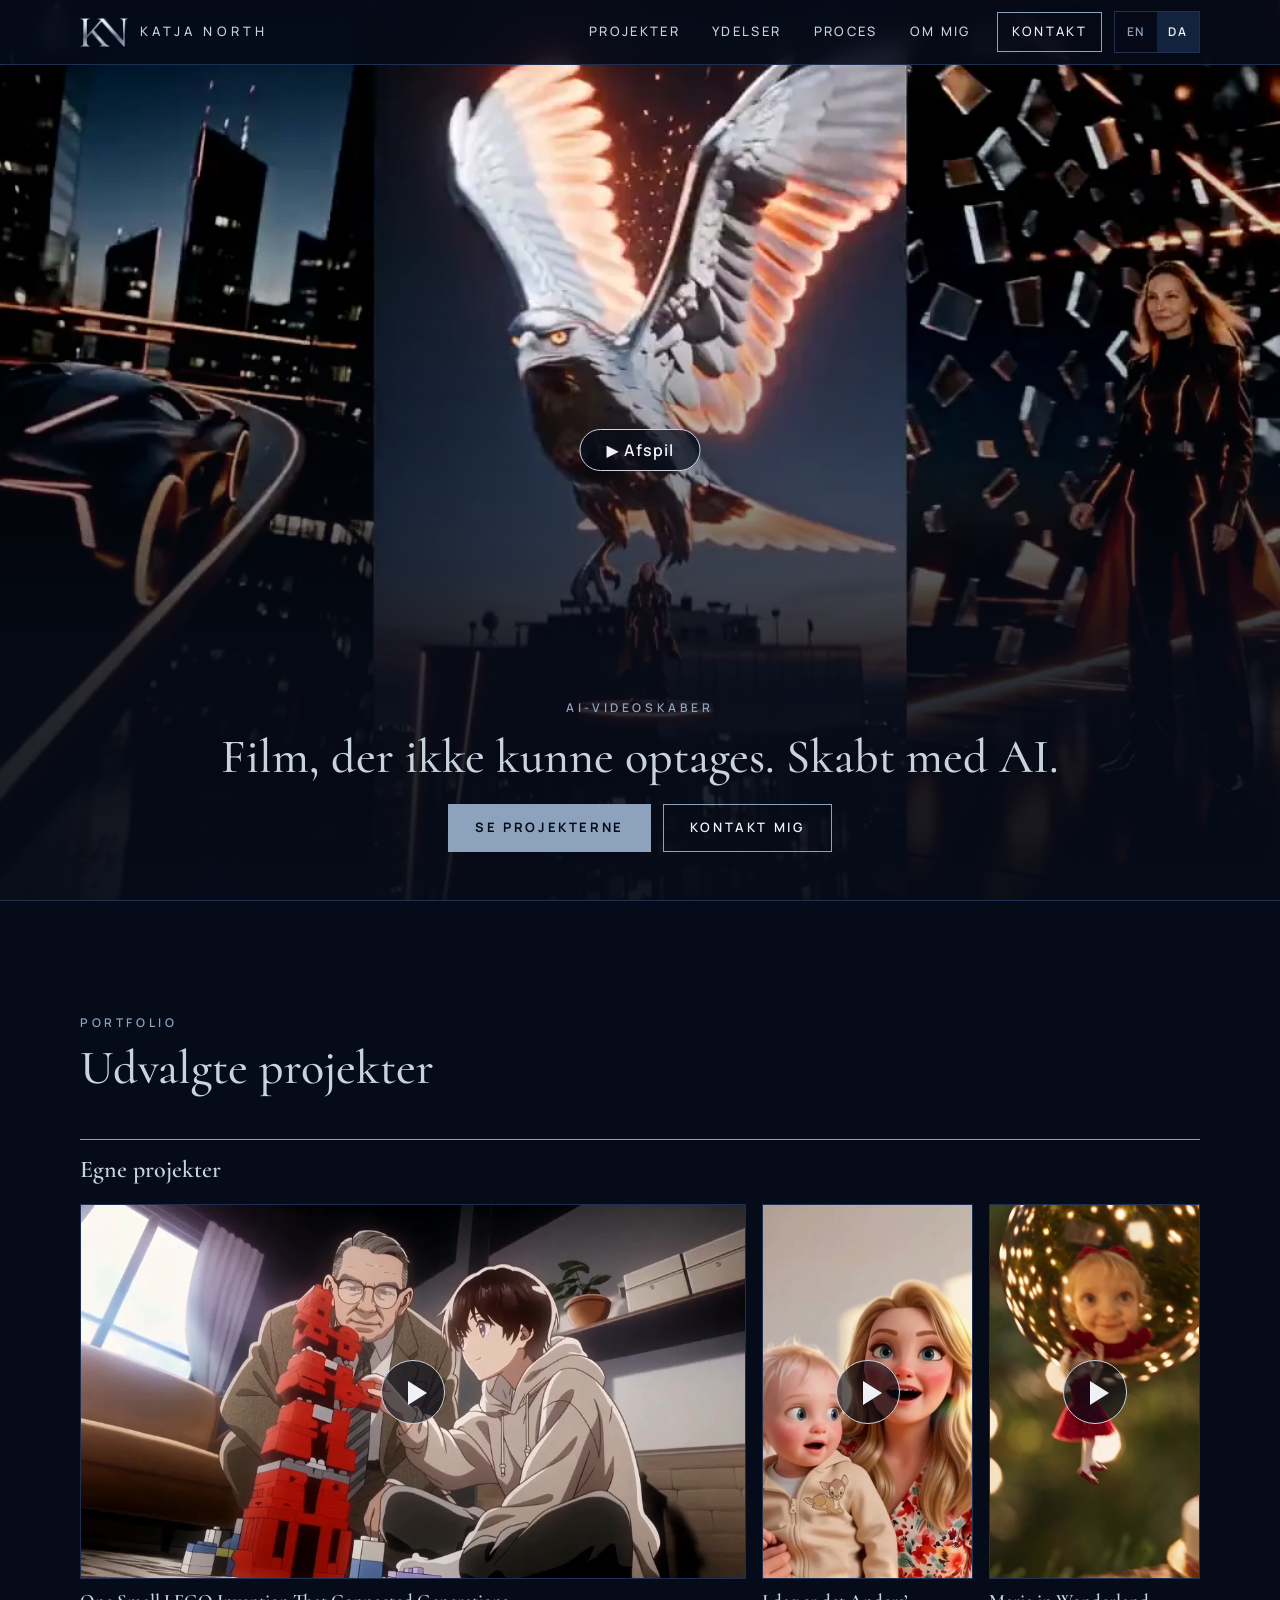
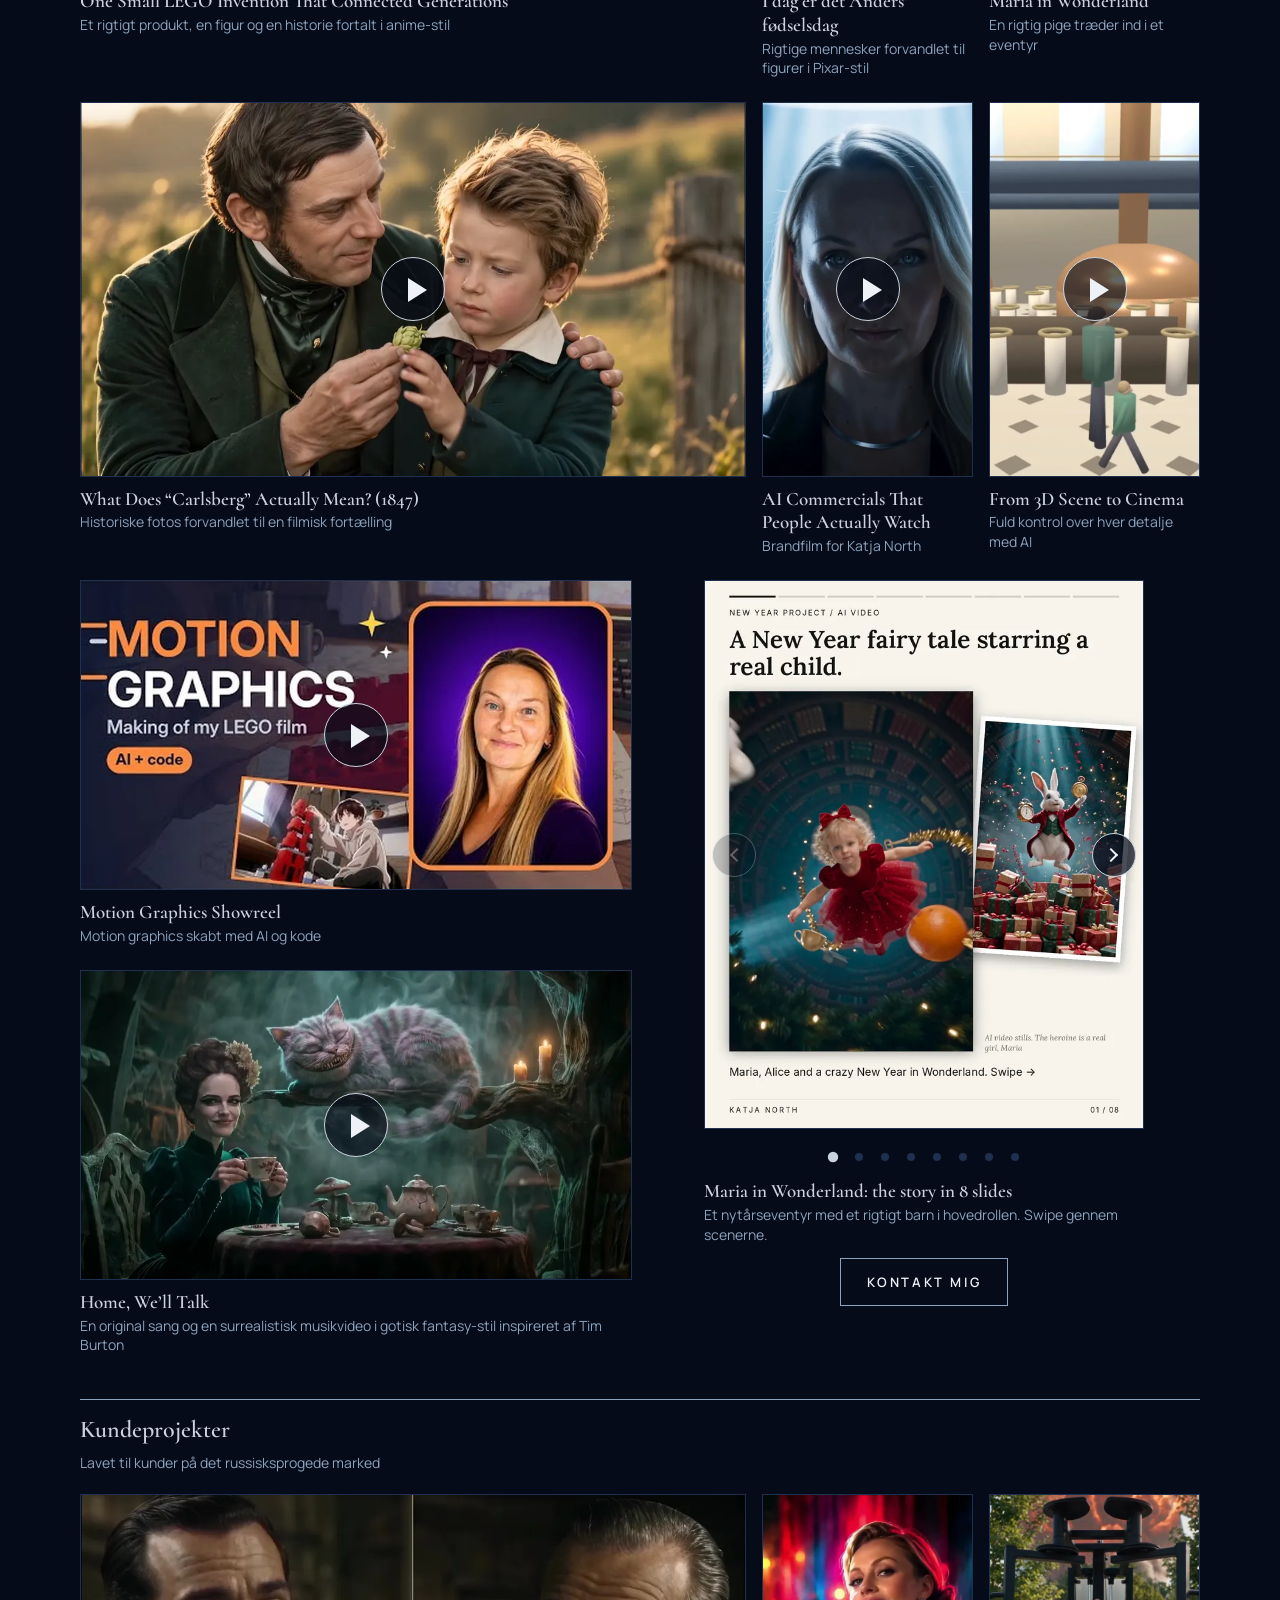
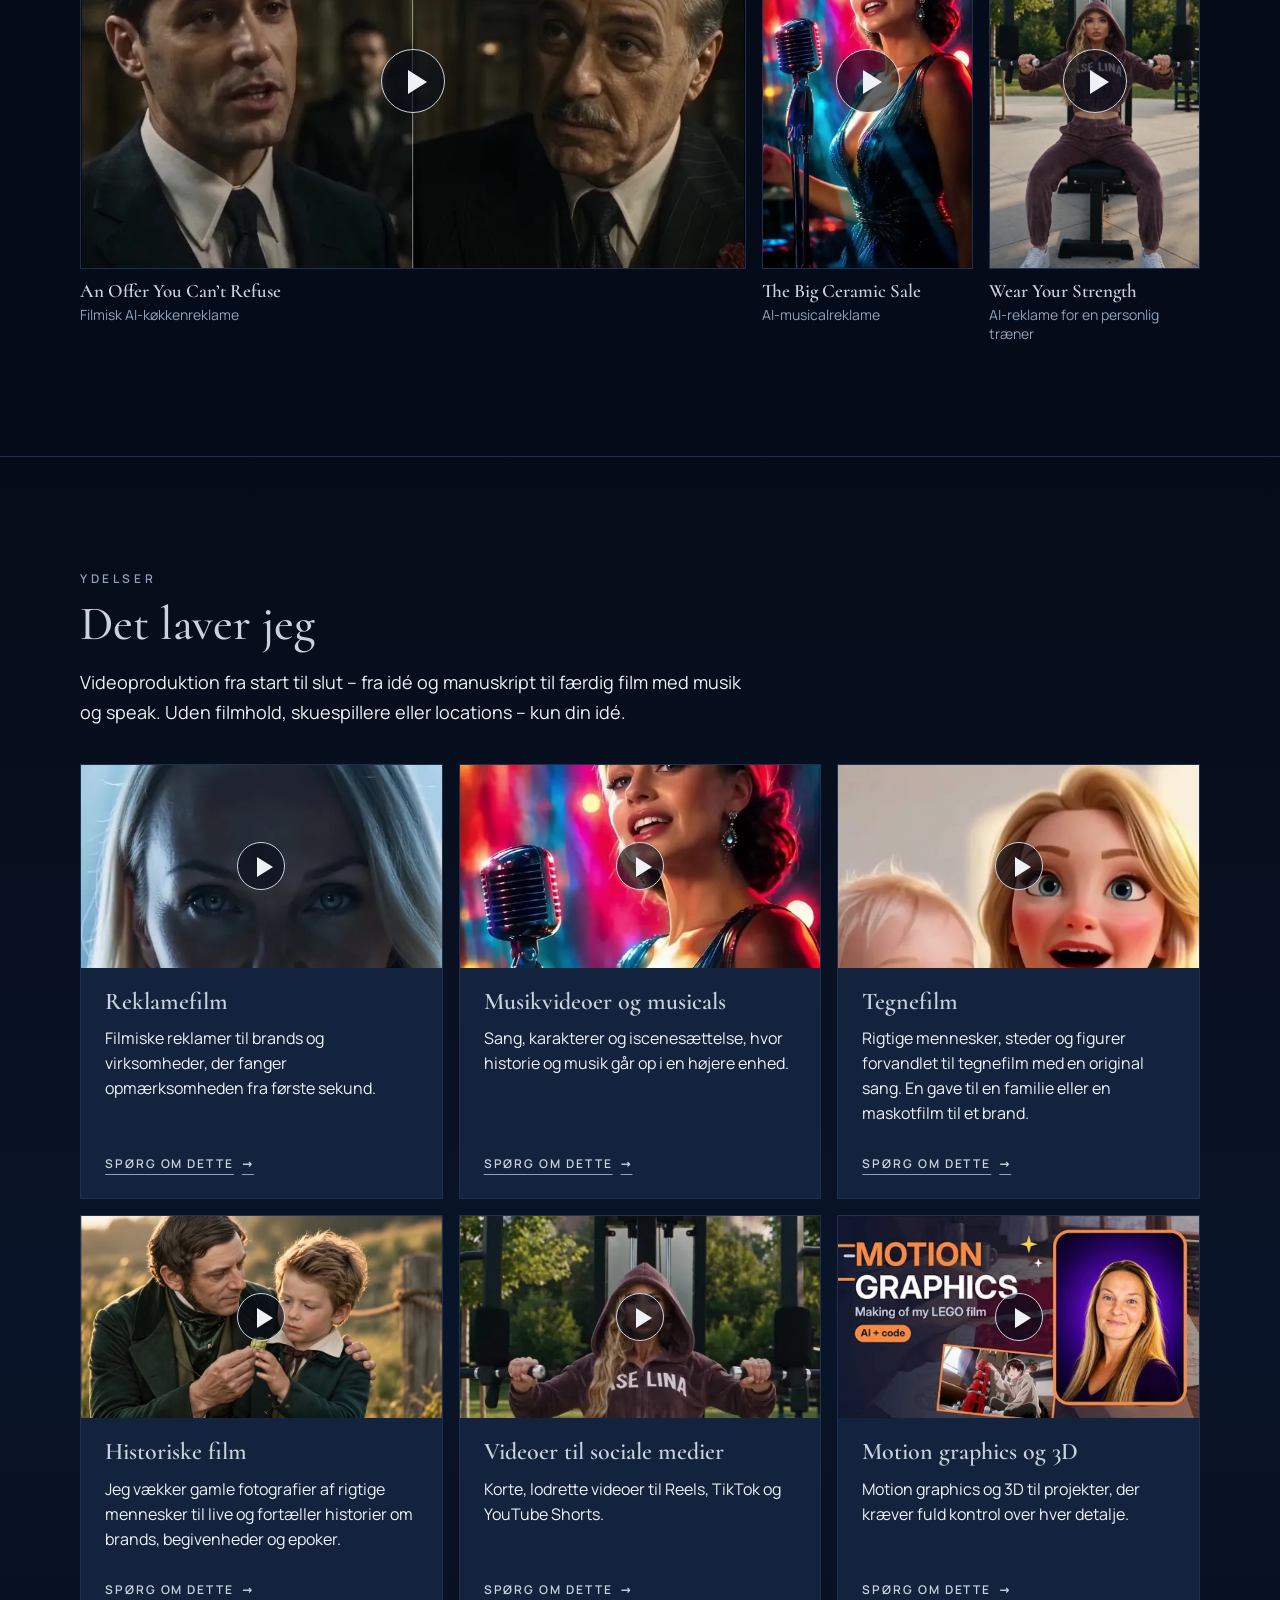
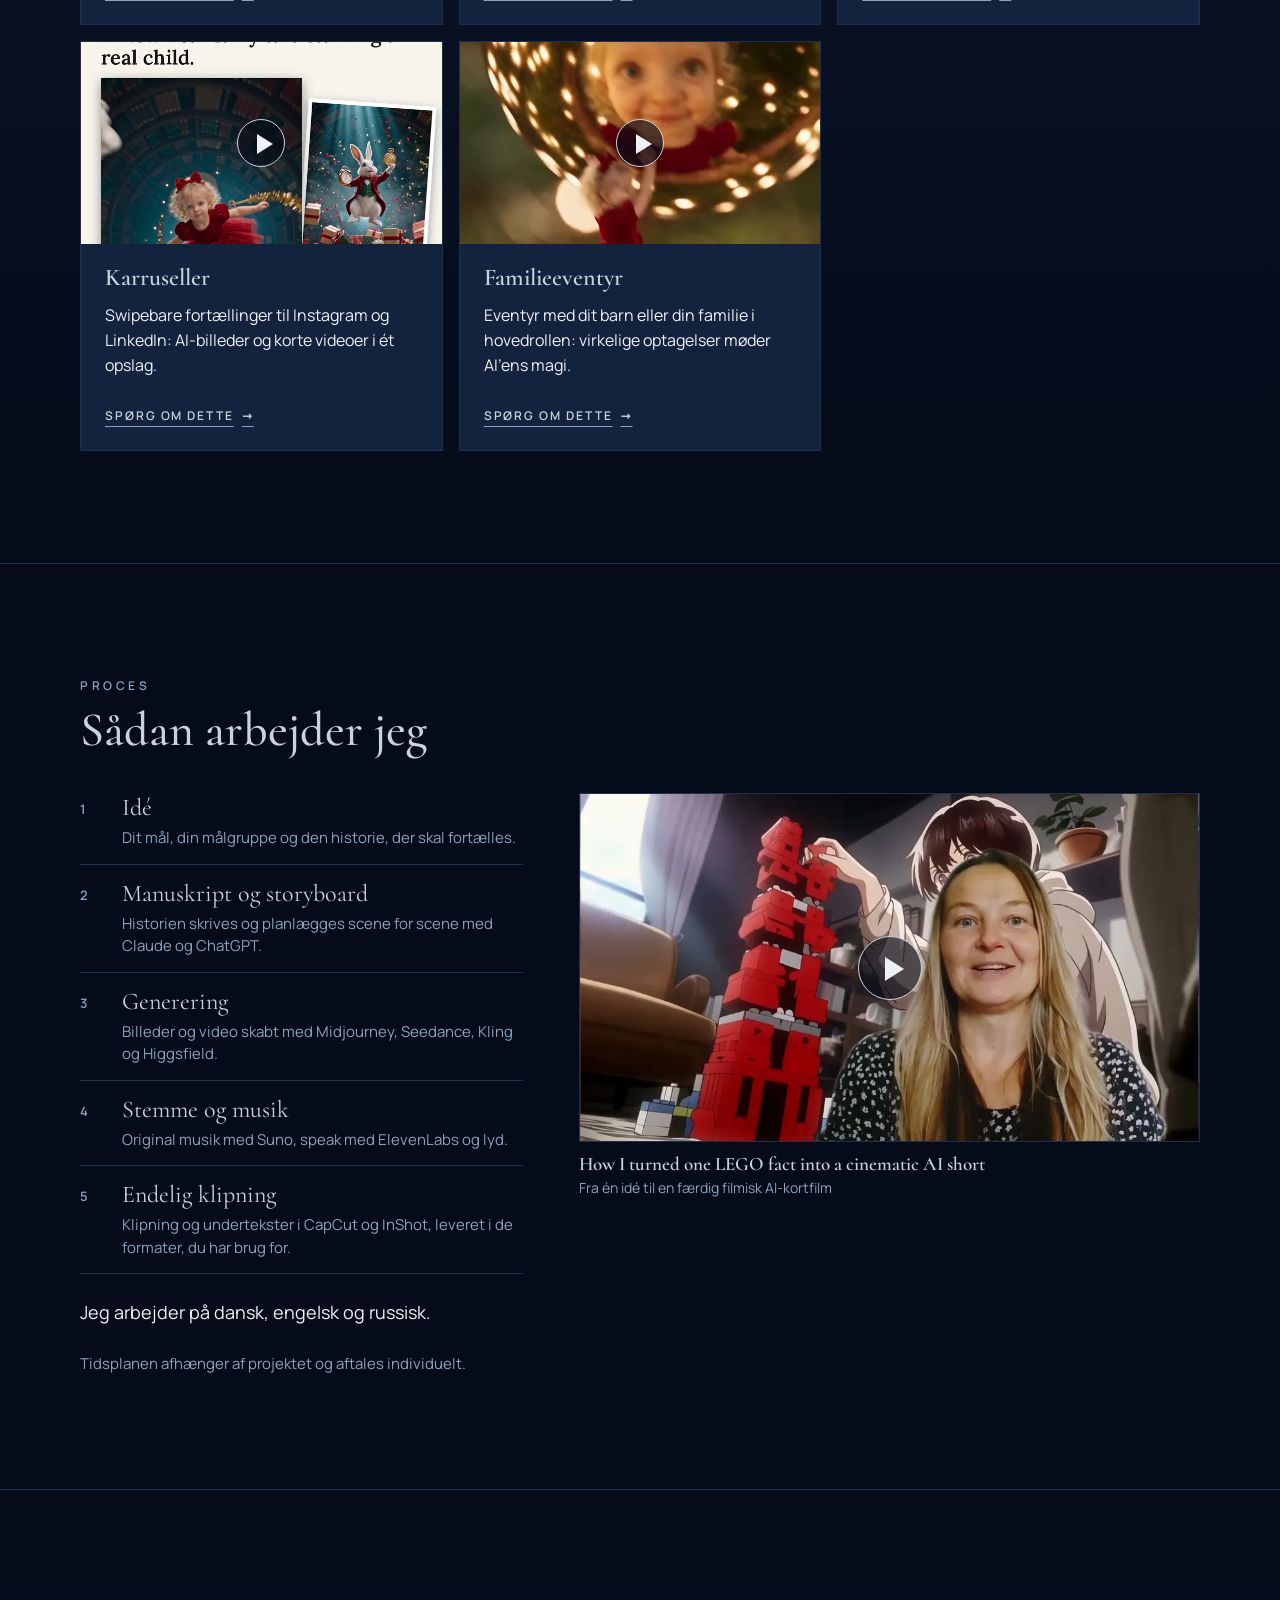
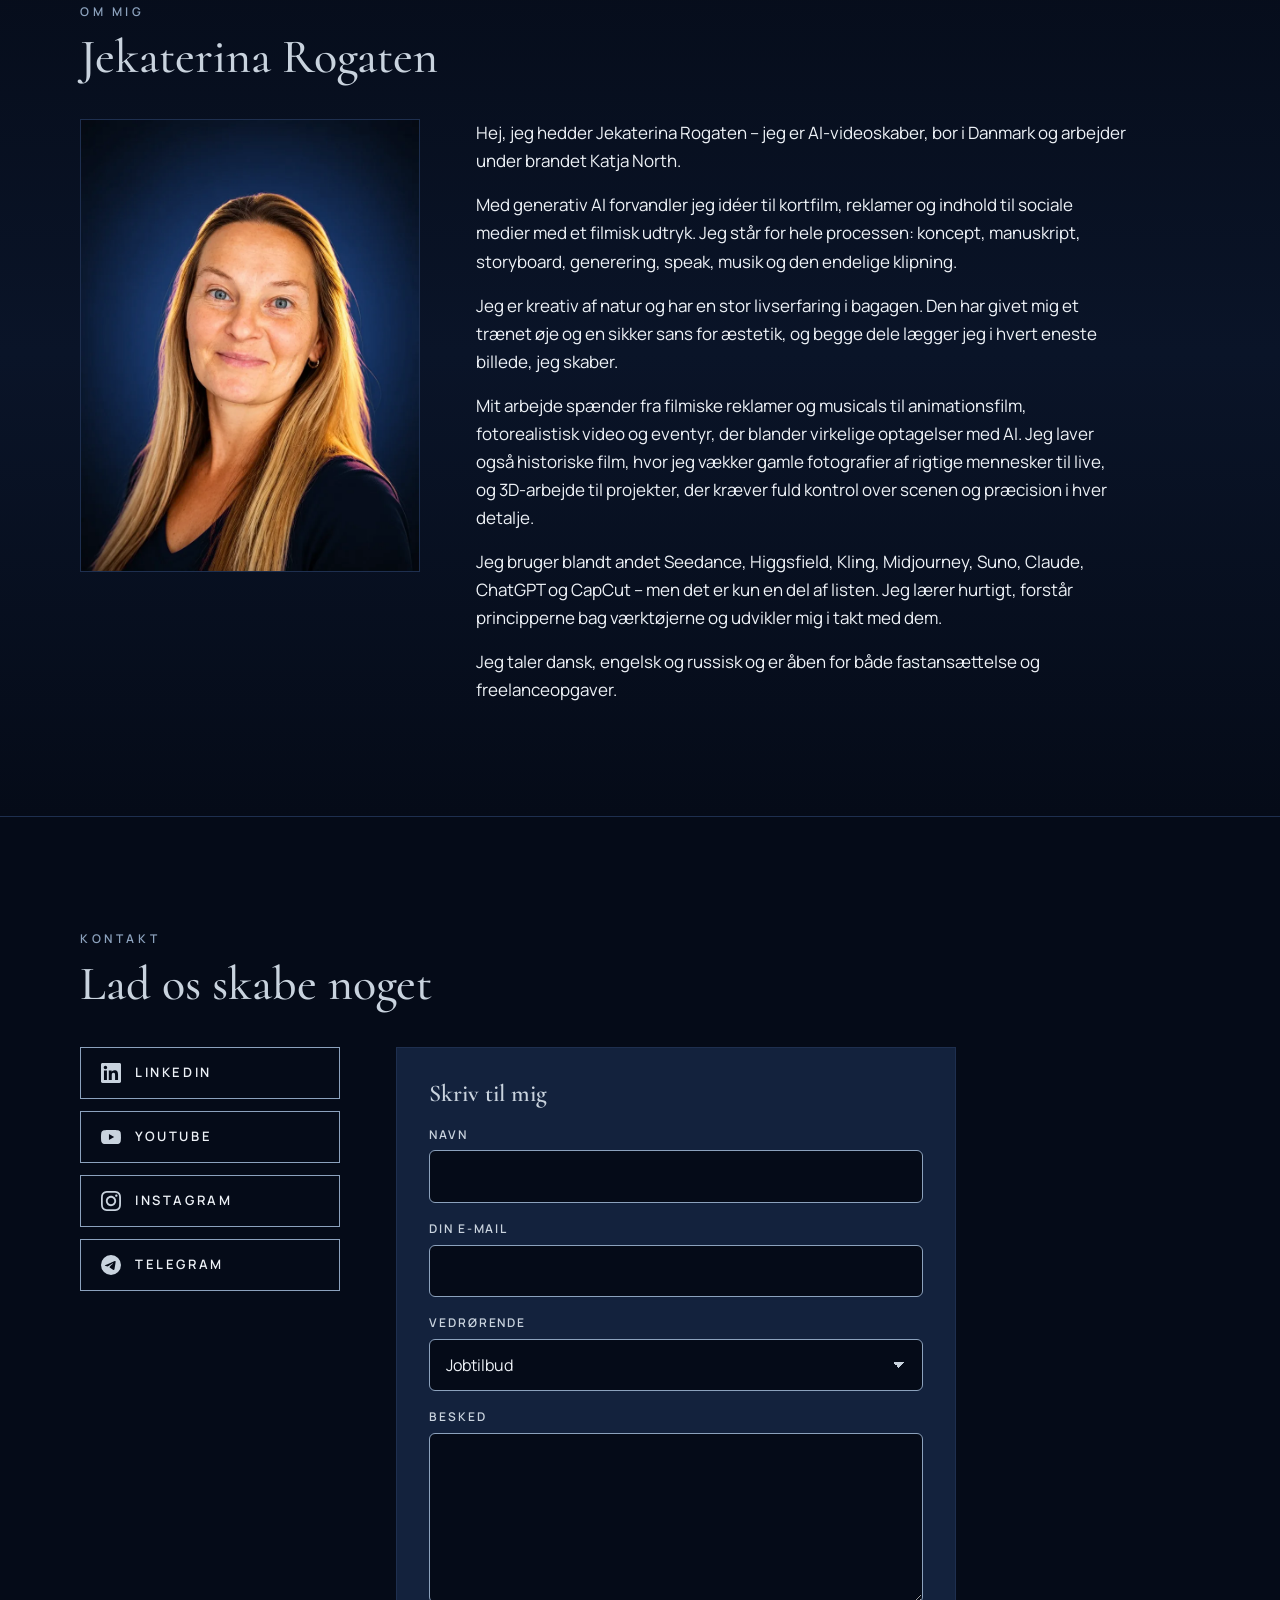
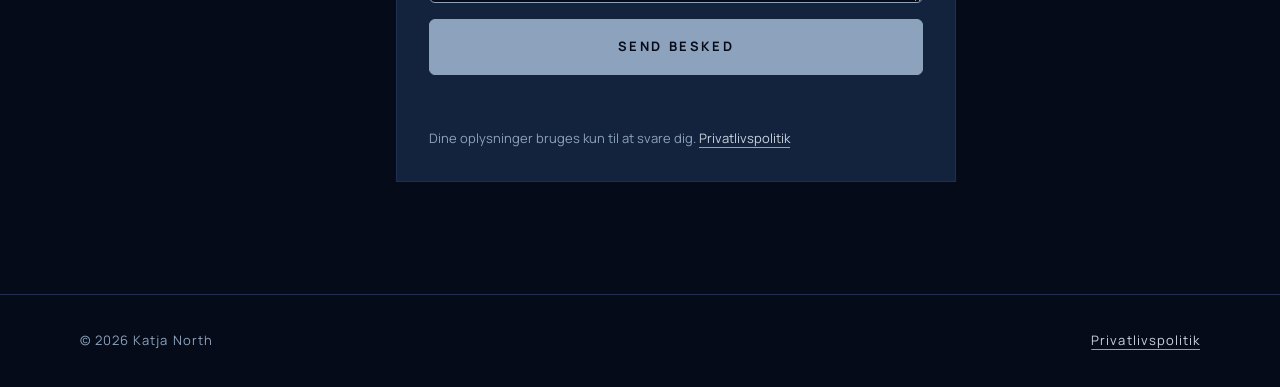
==== commit fdb12e8e: "Услуги: 8 карточек (+Cartoons, Family fairy tales); раздел Process; политика: фото клиентов Co-Autho" ====
--- a/da/index.html
+++ b/da/index.html
@@ -39,6 +39,7 @@
     <nav class="site-nav" id="site-nav" aria-label="Sektioner" data-i18n-aria="ui.sections">
       <a href="#work" data-i18n="nav.work">Projekter</a>
       <a href="#services" data-i18n="nav.services">Ydelser</a>
+      <a href="#process" data-i18n="nav.process">Proces</a>
       <a href="#about" data-i18n="nav.about">Om mig</a>
       <a href="#contact" class="nav-cta" data-i18n="nav.contact">Kontakt</a>
     </nav>
@@ -87,7 +88,7 @@
           <div class="frame"><button type="button" class="play-btn" data-yt="LkNoCXGbqpU" data-title="One Small LEGO Invention That Connected Generations" aria-label="Afspil video: One Small LEGO Invention That Connected Generations"><img src="../assets/img/covers/LkNoCXGbqpU.webp" width="960" height="540" alt="" loading="lazy" decoding="async"><span class="play" aria-hidden="true"></span></button></div>
           <figcaption><strong translate="no">One Small LEGO Invention That Connected Generations</strong><span data-i18n="cap.p5">Et rigtigt produkt, en figur og en historie fortalt i anime-stil</span></figcaption>
         </figure>
-        <figure class="video tall">
+        <figure id="ex-cartoons" class="video tall">
           <div class="frame"><button type="button" class="play-btn" data-yt="qneAWVJtMv0" data-title="I dag er det Anders’ fødselsdag" aria-label="Afspil video: I dag er det Anders’ fødselsdag"><img src="../assets/img/covers/qneAWVJtMv0.webp" width="540" height="960" alt="" loading="lazy" decoding="async"><span class="play" aria-hidden="true"></span></button></div>
           <figcaption><strong translate="no">I dag er det Anders’ fødselsdag</strong><span data-i18n="cap.p2">Rigtige mennesker forvandlet til figurer i Pixar-stil</span></figcaption>
         </figure>
@@ -188,6 +189,16 @@
           </div>
         </article>
         <article>
+          <a class="card-thumb" href="#ex-cartoons"><img src="../assets/img/covers/qneAWVJtMv0.webp" width="540" height="960" alt="" loading="lazy" decoding="async"><span class="play" aria-hidden="true"></span><span class="sr" data-i18n="svc.example">Se eksempel</span></a>
+          <div class="card-body">
+            <h3 data-i18n="s8.t">Tegnefilm</h3>
+            <p data-i18n="s8.d">Rigtige mennesker, steder og figurer forvandlet til tegnefilm med en original sang. En gave til en familie eller en maskotfilm til et brand.</p>
+            <div class="card-actions">
+              <a class="card-link" href="#contact-form" data-ask data-i18n="svc.ask">Spørg om dette</a>
+            </div>
+          </div>
+        </article>
+        <article>
           <a class="card-thumb" href="#ex-historical"><img src="../assets/img/covers/ZE6QltWo5yY.webp" width="960" height="540" alt="" loading="lazy" decoding="async"><span class="play" aria-hidden="true"></span><span class="sr" data-i18n="svc.example">Se eksempel</span></a>
           <div class="card-body">
             <h3 data-i18n="s3.t">Historiske film</h3>
@@ -198,16 +209,6 @@
           </div>
         </article>
         <article>
-          <a class="card-thumb" href="#ex-animation"><img src="../assets/img/covers/cWIKWivxySs.webp" width="960" height="540" alt="" loading="lazy" decoding="async"><span class="play" aria-hidden="true"></span><span class="sr" data-i18n="svc.example">Se eksempel</span></a>
-          <div class="card-body">
-            <h3 data-i18n="s4.t">Animation og eventyr</h3>
-            <p data-i18n="s4.d">Animationsfilm og fortællinger, hvor virkelige optagelser møder AI’ens magi.</p>
-            <div class="card-actions">
-              <a class="card-link" href="#contact-form" data-ask data-i18n="svc.ask">Spørg om dette</a>
-            </div>
-          </div>
-        </article>
-        <article>
           <a class="card-thumb" href="#ex-social"><img src="../assets/img/covers/LeQFFaoPtnA.webp" width="960" height="540" alt="" loading="lazy" decoding="async"><span class="play" aria-hidden="true"></span><span class="sr" data-i18n="svc.example">Se eksempel</span></a>
           <div class="card-body">
             <h3 data-i18n="s5.t">Videoer til sociale medier</h3>
@@ -228,7 +229,7 @@
           </div>
         </article>
         <article>
-          <a class="card-thumb" href="#carousel"><img src="../assets/carousel/s01.webp" width="720" height="900" alt="" loading="lazy" decoding="async"><span class="play" aria-hidden="true"></span><span class="sr" data-i18n="svc.example">Se eksempel</span></a>
+          <a class="card-thumb" href="#carousel"><img src="../assets/carousel/s01.webp" width="720" height="900" alt="" style="object-position:center 22%" loading="lazy" decoding="async"><span class="play" aria-hidden="true"></span><span class="sr" data-i18n="svc.example">Se eksempel</span></a>
           <div class="card-body">
             <h3 data-i18n="s7.t">Karruseller</h3>
             <p data-i18n="s7.d">Swipebare fortællinger til Instagram og LinkedIn: AI-billeder og korte videoer i ét opslag.</p>
@@ -237,6 +238,40 @@
             </div>
           </div>
         </article>
+        <article>
+          <a class="card-thumb" href="#ex-animation"><img src="../assets/img/covers/cWIKWivxySs.webp" width="960" height="540" alt="" loading="lazy" decoding="async"><span class="play" aria-hidden="true"></span><span class="sr" data-i18n="svc.example">Se eksempel</span></a>
+          <div class="card-body">
+            <h3 data-i18n="s4.t">Familieeventyr</h3>
+            <p data-i18n="s4.d">Eventyr med dit barn eller din familie i hovedrollen: virkelige optagelser møder AI’ens magi.</p>
+            <div class="card-actions">
+              <a class="card-link" href="#contact-form" data-ask data-i18n="svc.ask">Spørg om dette</a>
+            </div>
+          </div>
+        </article>
+      </div>
+    </div>
+  </section>
+
+  <section class="section" id="process">
+    <div class="wrap">
+      <p class="eyebrow" data-i18n="process.eyebrow">Proces</p>
+      <h2 data-i18n="process.title">Sådan arbejder jeg</h2>
+      <div class="process">
+        <div class="process-text">
+          <ol class="steps">
+            <li><strong data-i18n="process.s1">Idé</strong><span data-i18n="process.s1d">Dit mål, din målgruppe og den historie, der skal fortælles.</span></li>
+            <li><strong data-i18n="process.s2">Manuskript og storyboard</strong><span data-i18n="process.s2d">Historien skrives og planlægges scene for scene med Claude og ChatGPT.</span></li>
+            <li><strong data-i18n="process.s3">Generering</strong><span data-i18n="process.s3d">Billeder og video skabt med Midjourney, Seedance, Kling og Higgsfield.</span></li>
+            <li><strong data-i18n="process.s4">Stemme og musik</strong><span data-i18n="process.s4d">Original musik med Suno, speak med ElevenLabs og lyd.</span></li>
+            <li><strong data-i18n="process.s5">Endelig klipning</strong><span data-i18n="process.s5d">Klipning og undertekster i CapCut og InShot, leveret i de formater, du har brug for.</span></li>
+          </ol>
+          <p class="lead process-lang" data-i18n="process.lang">Jeg arbejder på dansk, engelsk og russisk.</p>
+          <p class="process-note" data-i18n="process.note">Tidsplanen afhænger af projektet og aftales individuelt.</p>
+        </div>
+        <figure class="video wide">
+          <div class="frame"><button type="button" class="play-btn" data-yt="yY90yuF1jq8" data-title="How I turned one LEGO fact into a cinematic AI short" aria-label="Afspil video: How I turned one LEGO fact into a cinematic AI short"><img src="../assets/img/covers/yY90yuF1jq8.webp" width="960" height="540" alt="" loading="lazy" decoding="async"><span class="play" aria-hidden="true"></span></button></div>
+          <figcaption><strong translate="no">How I turned one LEGO fact into a cinematic AI short</strong><span data-i18n="cap.n2">Fra én idé til en færdig filmisk AI-kortfilm</span></figcaption>
+        </figure>
       </div>
     </div>
   </section>
--- a/assets/css/style.css
+++ b/assets/css/style.css
@@ -269,22 +269,18 @@
 @media (max-width:760px) and (orientation:portrait){.carousel{max-width:none}}
 @media (hover:none){.car-btn{display:none}}
 
-/* ---------- Седьмая карточка услуг (карусель) занимает всю строку, чтобы не оставалась одна в ряду ---------- */
-.services article:last-child:nth-child(3n+1){grid-column:1/-1;flex-direction:row}
-.services article:last-child:nth-child(3n+1) .card-thumb{flex:none;width:clamp(200px,24%,280px);aspect-ratio:4/5}
-.services article:last-child:nth-child(3n+1) .card-body{justify-content:center;padding:24px 32px}
-.services article:last-child:nth-child(3n+1) .card-actions{margin-top:8px}
-.services article:last-child:nth-child(3n+1) .card-body p{max-width:56ch}
-.services article:last-child:nth-child(3n+1) h3{font-size:1.5rem}
-@media (max-width:900px){
-  .services article:last-child:nth-child(odd){grid-column:1/-1;flex-direction:row}
-  .services article:last-child:nth-child(odd) .card-thumb{flex:none;width:clamp(180px,34%,260px);aspect-ratio:4/5}
-  .services article:last-child:nth-child(odd) .card-body{justify-content:center;padding:20px 24px}
-  .services article:last-child:nth-child(odd) .card-actions{margin-top:8px}
-}
-@media (max-width:560px){
-  .services article:last-child:nth-child(odd) .card-thumb{width:112px;aspect-ratio:auto}
-  .services article:last-child:nth-child(odd) .card-body{justify-content:flex-start;padding:16px 16px 8px}
-}
 .carousel-fig.is-target .car-track{border-color:var(--text);box-shadow:0 0 0 3px var(--accent)}
 .car-track{transition:box-shadow .4s,border-color .4s}
+
+/* ---------- Раздел «Процесс» ---------- */
+.process{display:grid;grid-template-columns:minmax(0,5fr) minmax(0,7fr);gap:32px 56px;align-items:start;margin-top:36px}
+.process-text{display:flex;flex-direction:column;gap:24px}
+.steps{list-style:none;counter-reset:st;display:flex;flex-direction:column;gap:14px;margin:0;padding:0}
+.steps li{counter-increment:st;display:grid;grid-template-columns:1.6rem minmax(0,1fr);column-gap:16px;row-gap:4px;padding-bottom:14px;border-bottom:1px solid var(--line)}
+.steps li::before{content:counter(st);grid-row:1/3;padding-top:.45em;font-size:.8125rem;font-weight:600;letter-spacing:.16em;color:var(--accent)}
+.steps strong{font-family:var(--display);font-weight:400;font-size:1.5rem;line-height:1.25;color:var(--silver)}
+.steps span{font-size:.9375rem;line-height:1.5;color:var(--accent)}
+.process-lang{font-size:1.125rem;color:var(--text)}
+.process-note{margin:0;font-size:.9375rem;color:var(--accent)}
+.process .lead{margin-top:0}
+@media (max-width:900px){.process{grid-template-columns:minmax(0,1fr)}}
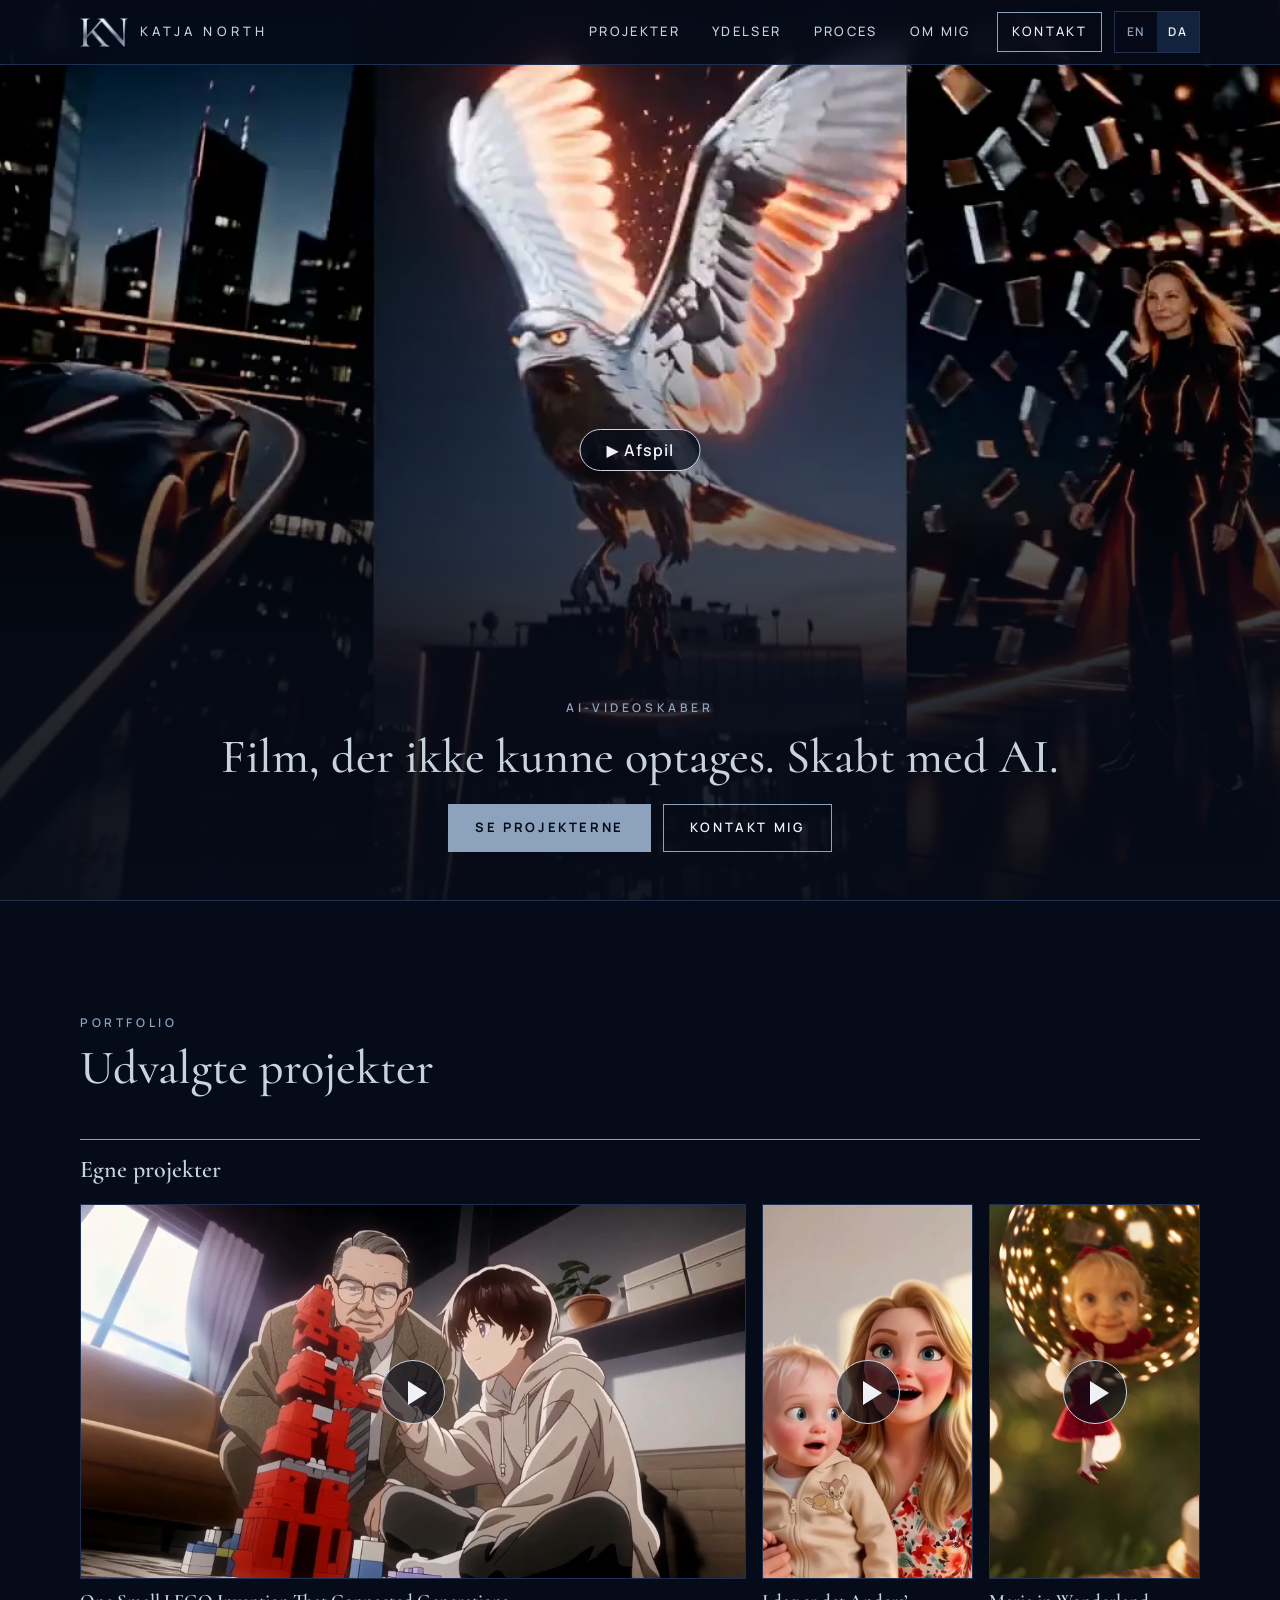
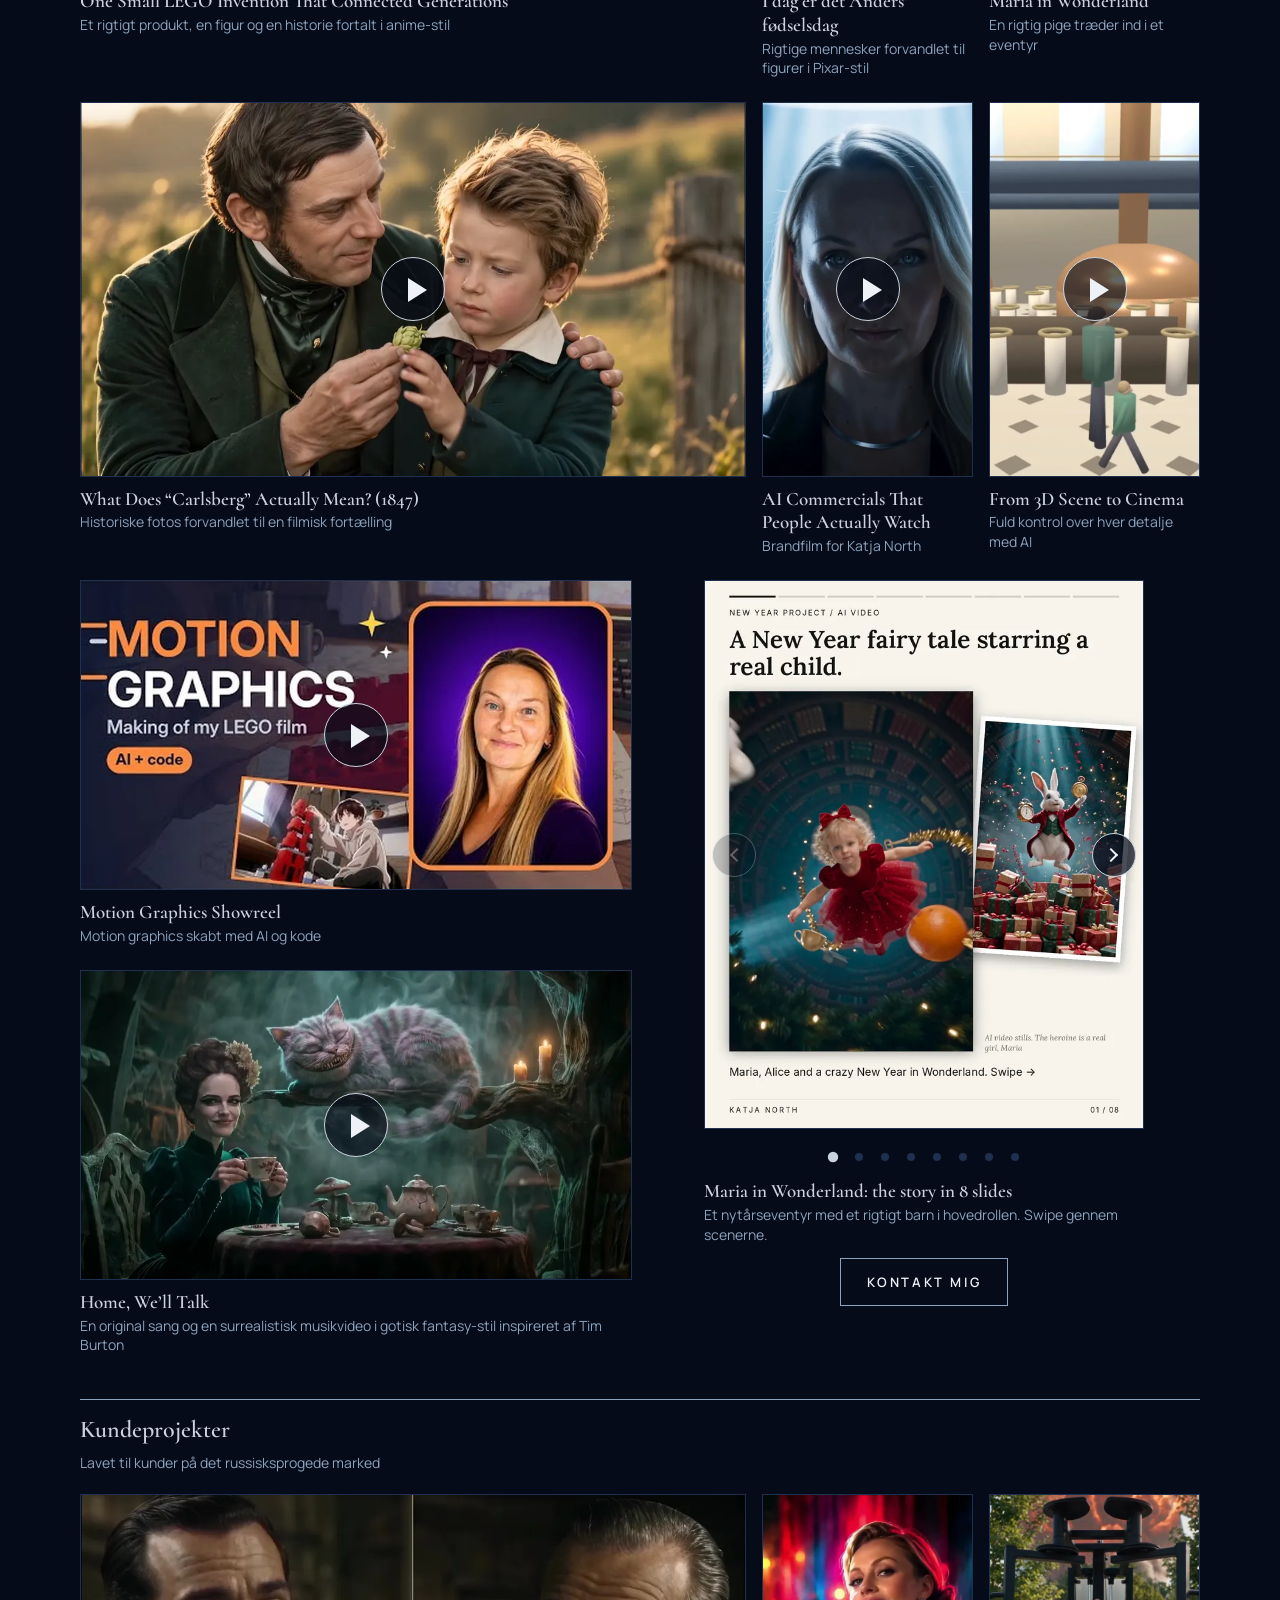
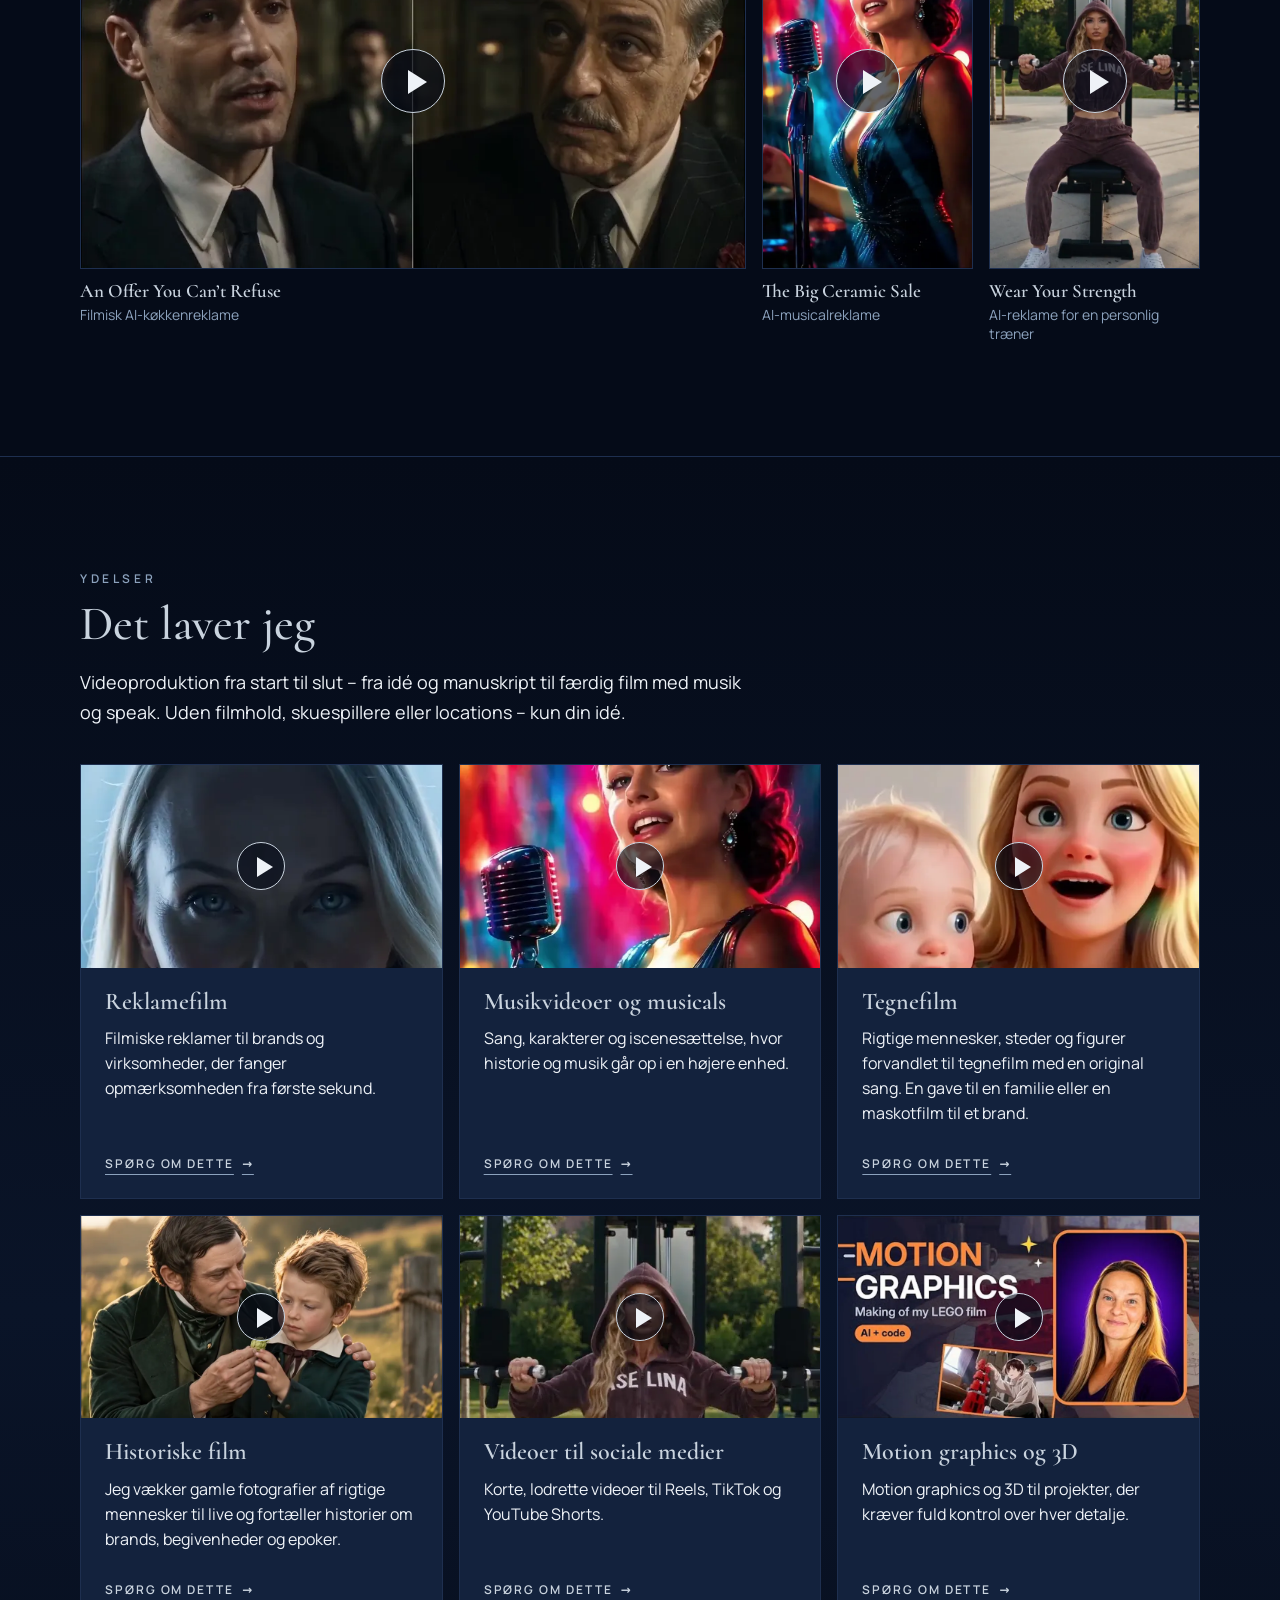
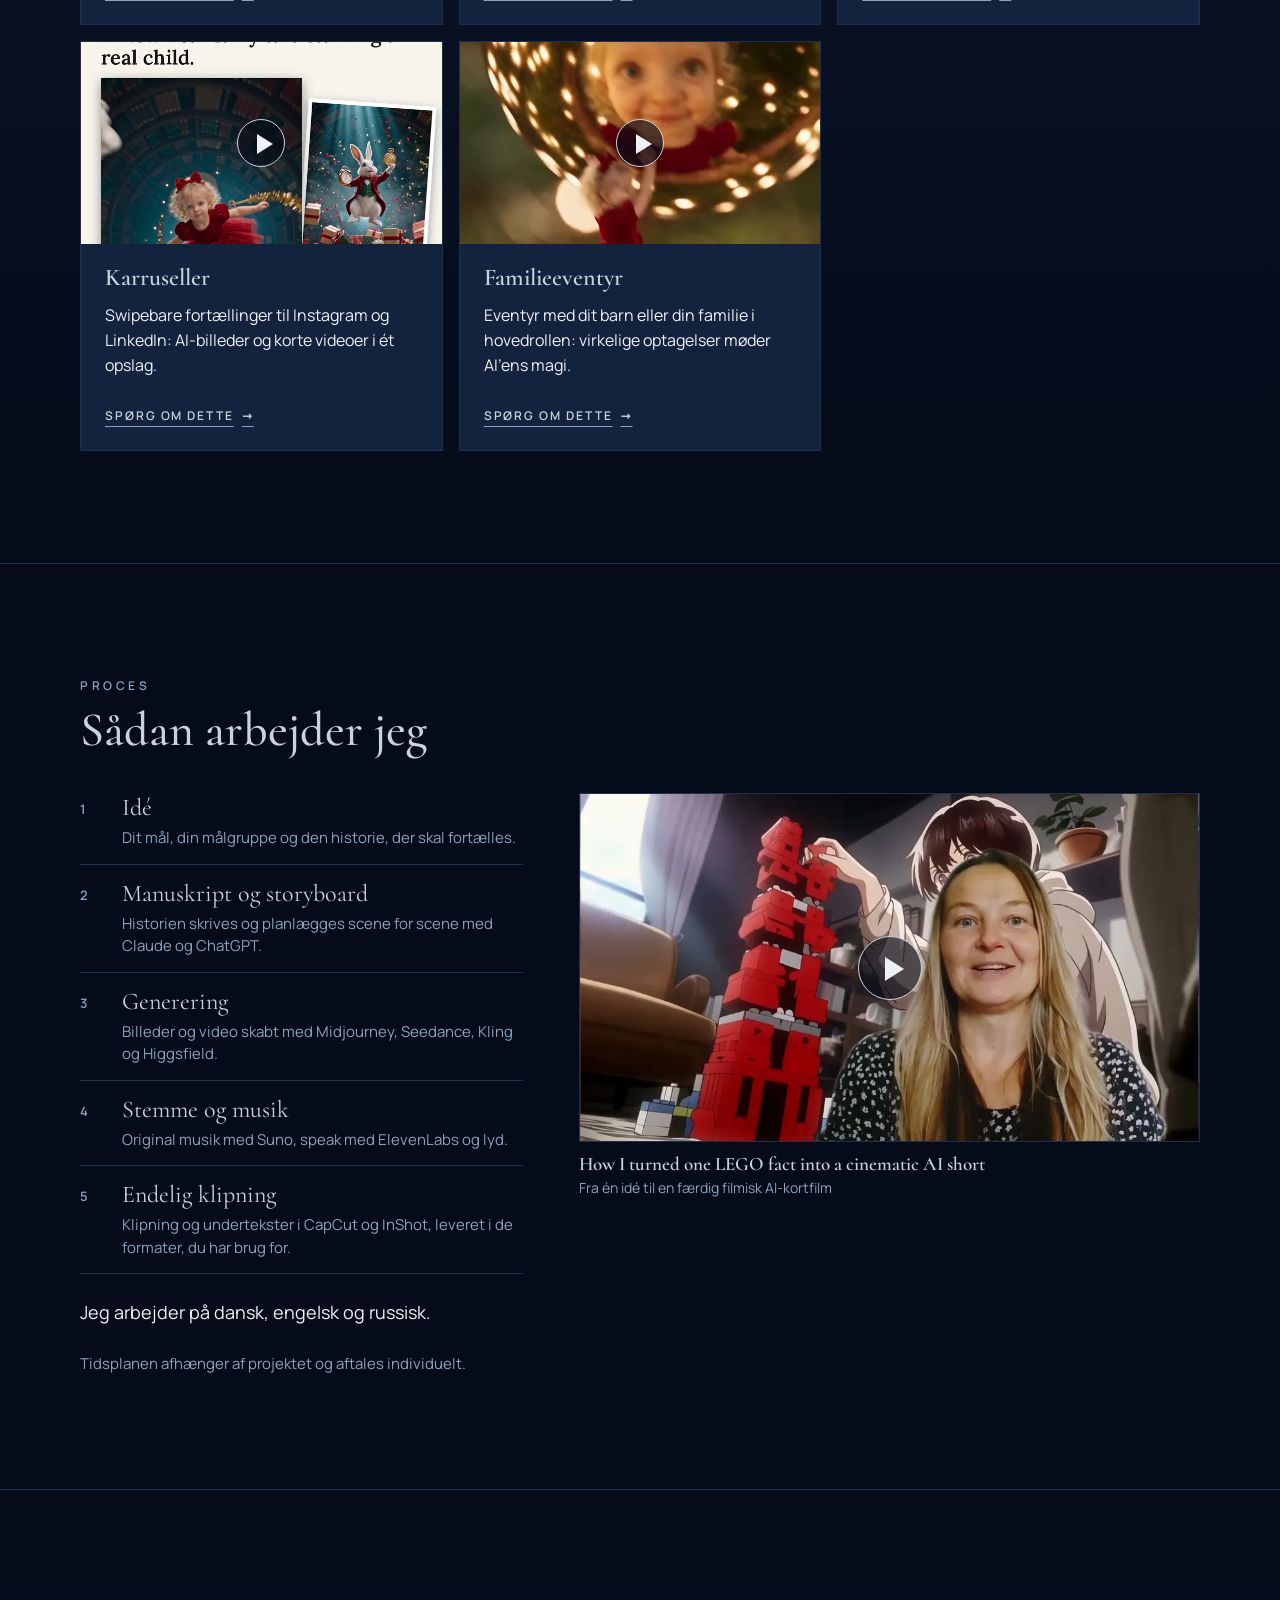
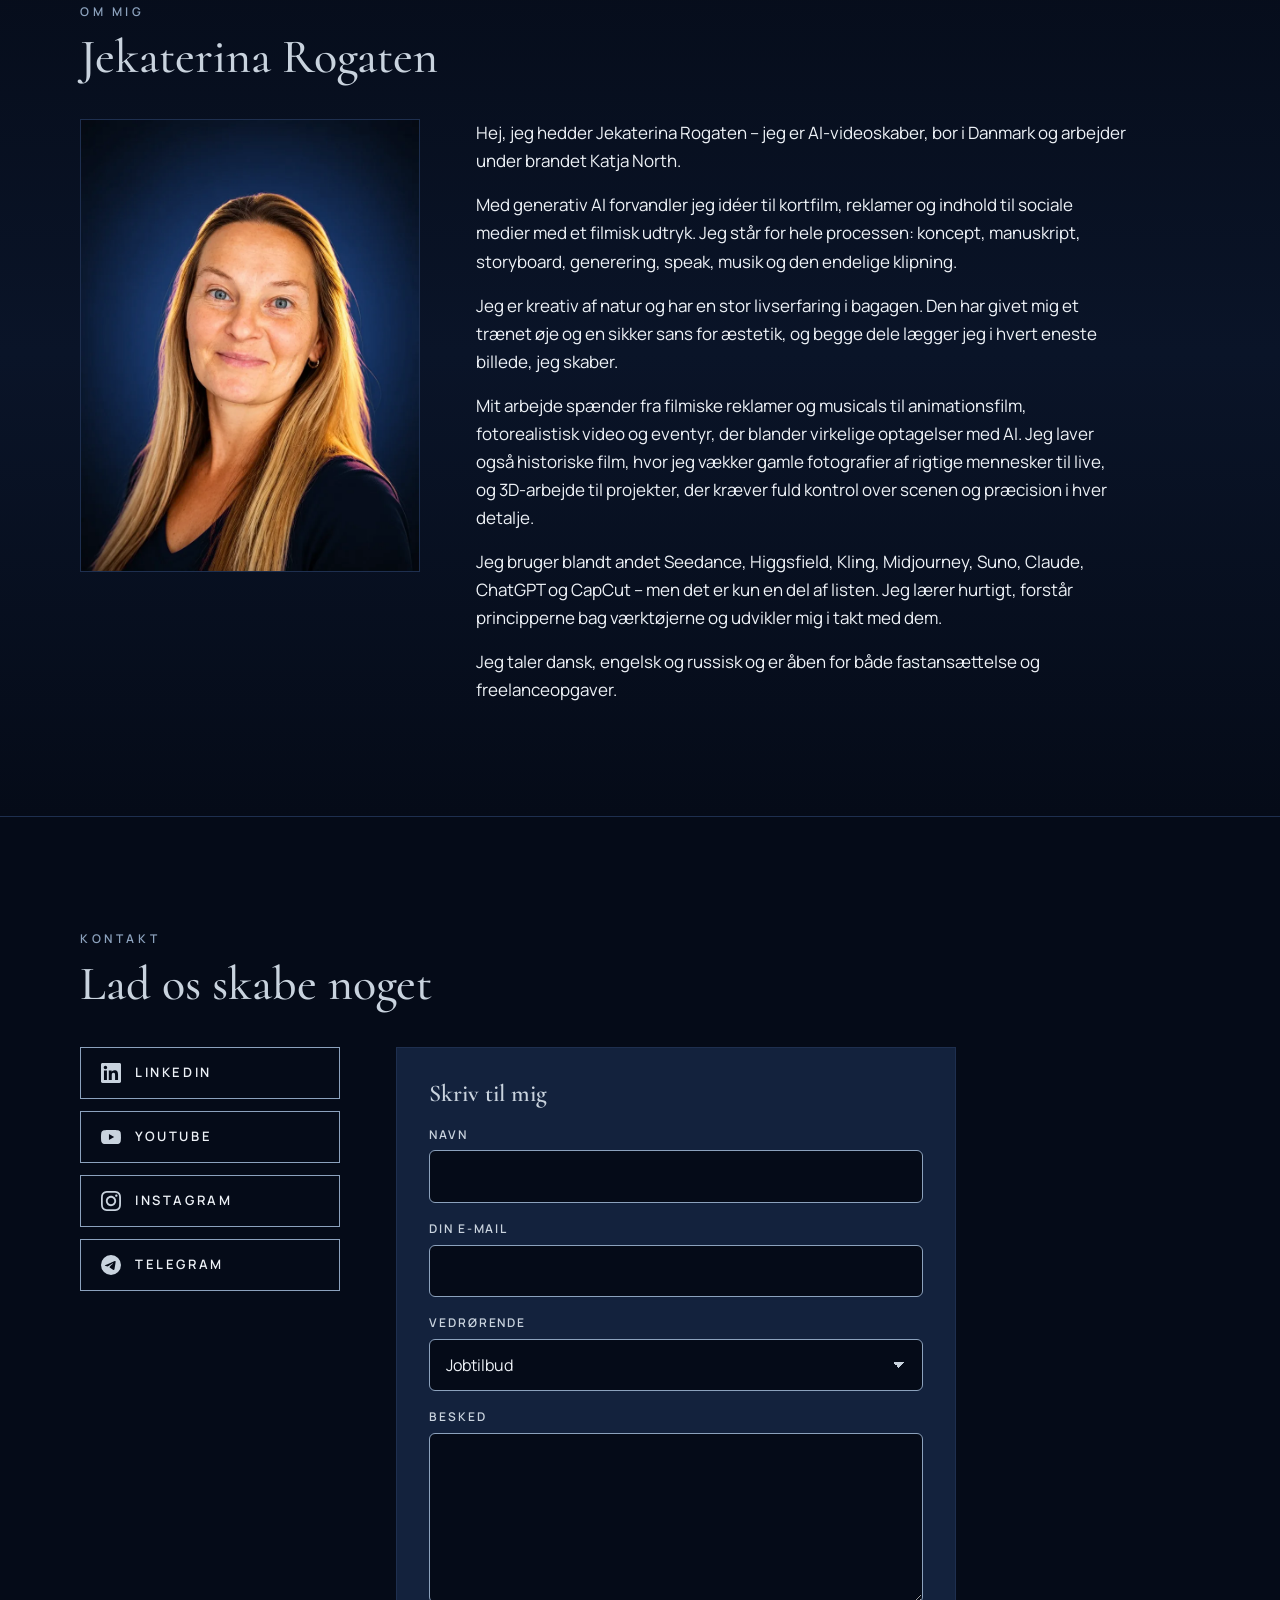
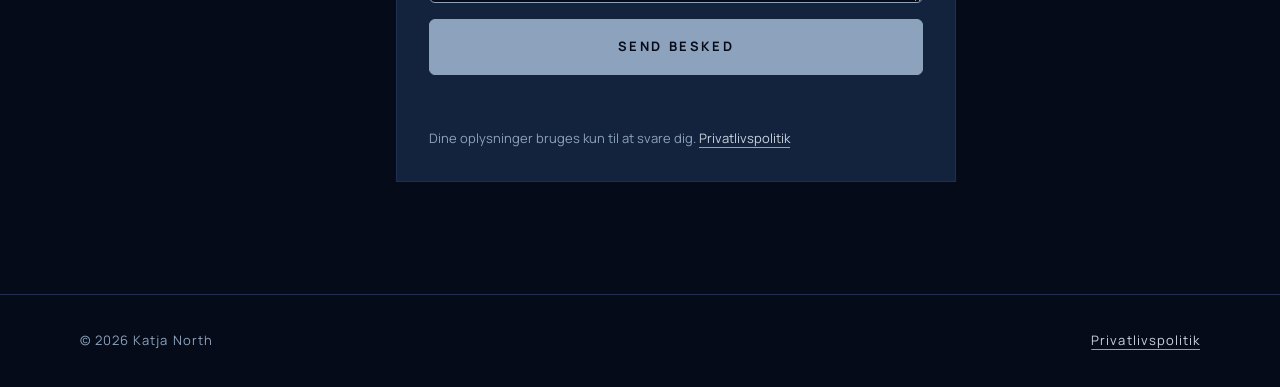
==== commit a75acc2c: "Cartoons: кадр в карточке сдвинут на лица Co-Authored-By: Claude Sonnet 5.5 <noreply@anthropic.com> " ====
--- a/da/index.html
+++ b/da/index.html
@@ -189,7 +189,7 @@
           </div>
         </article>
         <article>
-          <a class="card-thumb" href="#ex-cartoons"><img src="../assets/img/covers/qneAWVJtMv0.webp" width="540" height="960" alt="" loading="lazy" decoding="async"><span class="play" aria-hidden="true"></span><span class="sr" data-i18n="svc.example">Se eksempel</span></a>
+          <a class="card-thumb" href="#ex-cartoons"><img src="../assets/img/covers/qneAWVJtMv0.webp" width="540" height="960" alt="" style="object-position:center 46%" loading="lazy" decoding="async"><span class="play" aria-hidden="true"></span><span class="sr" data-i18n="svc.example">Se eksempel</span></a>
           <div class="card-body">
             <h3 data-i18n="s8.t">Tegnefilm</h3>
             <p data-i18n="s8.d">Rigtige mennesker, steder og figurer forvandlet til tegnefilm med en original sang. En gave til en familie eller en maskotfilm til et brand.</p>
